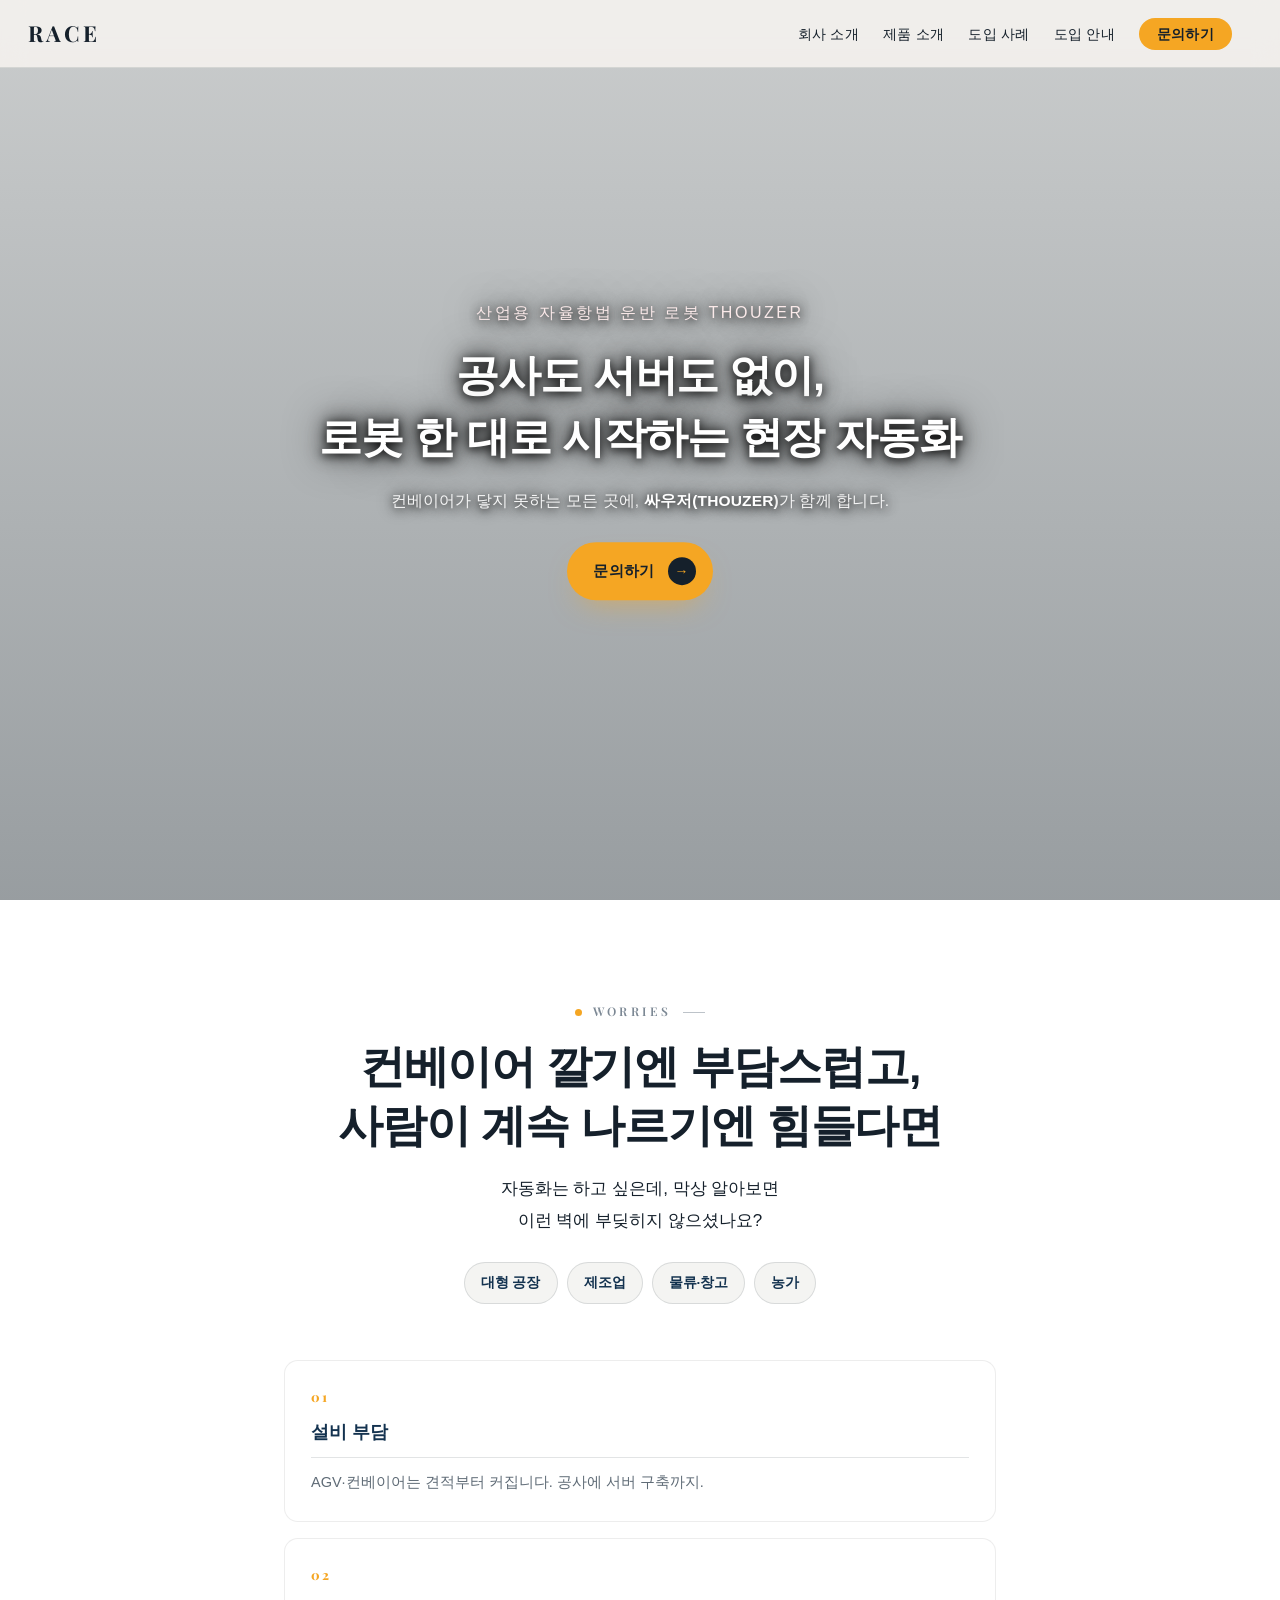
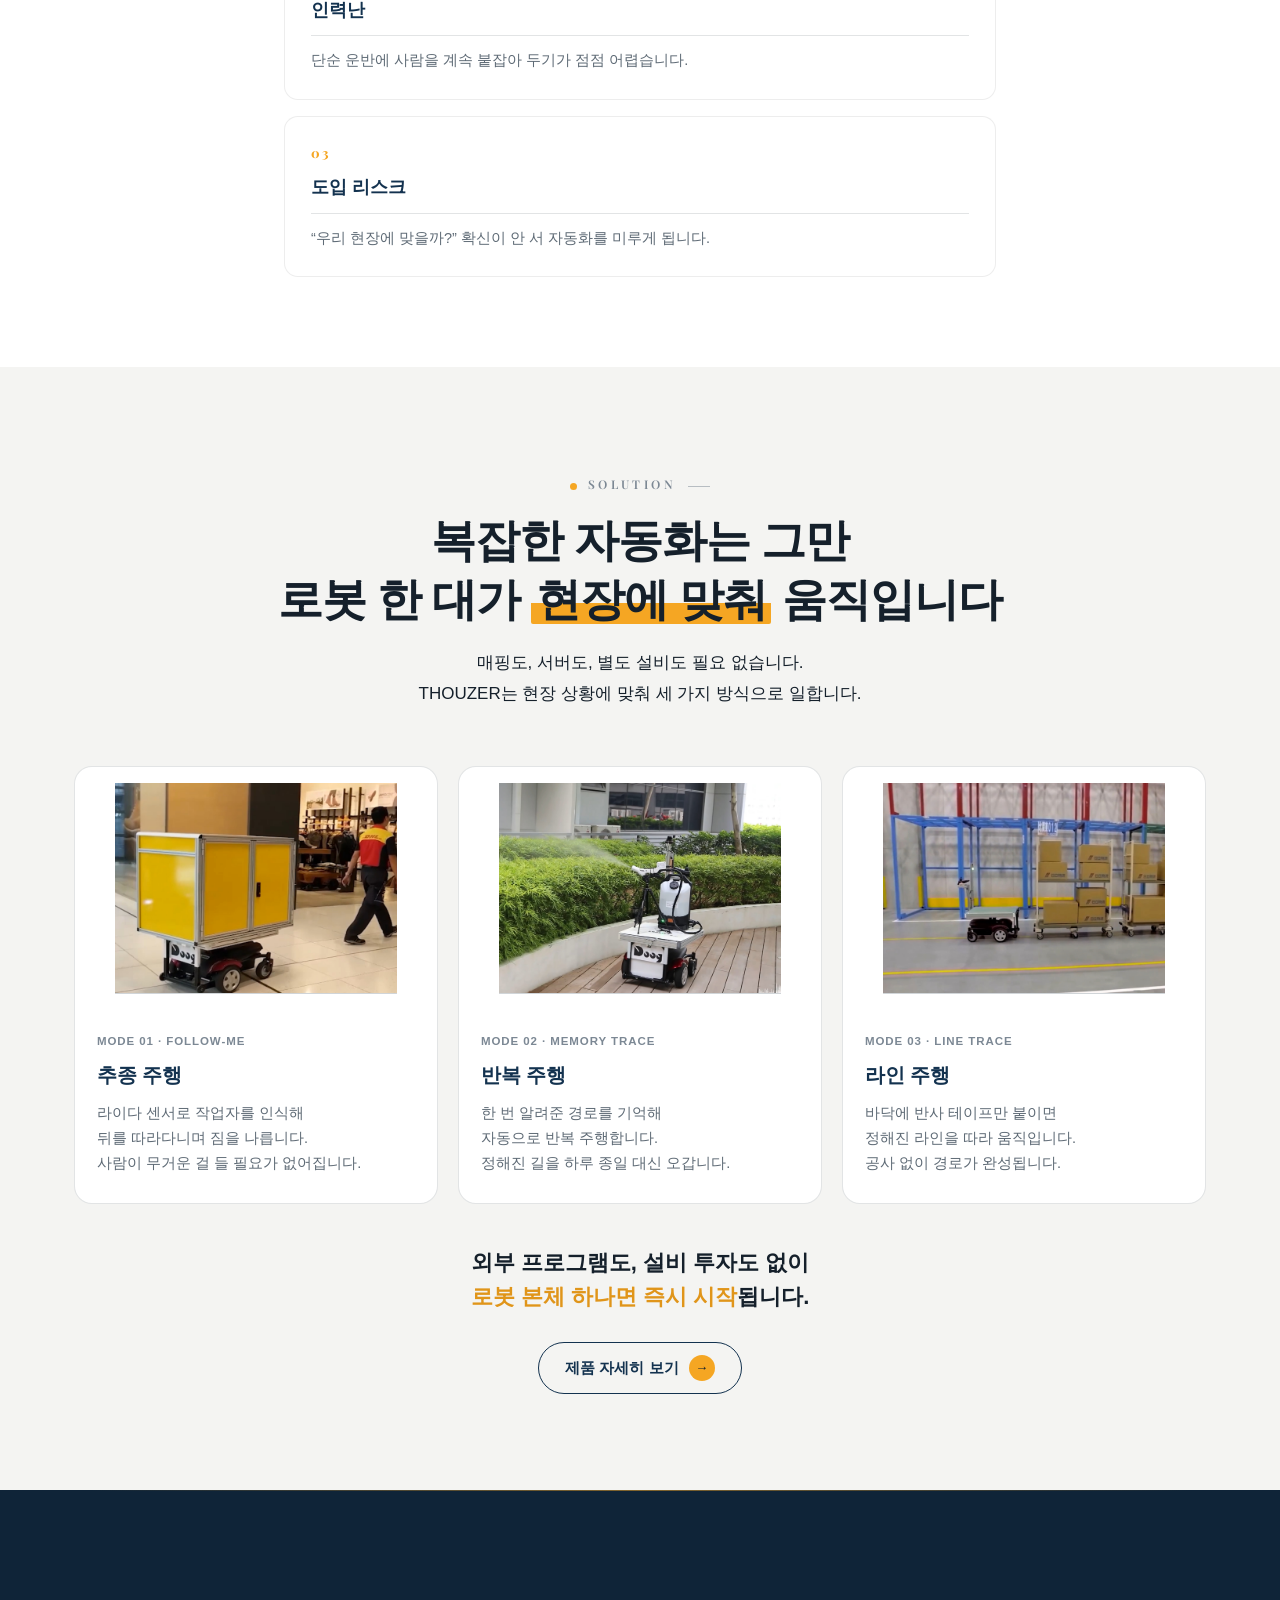
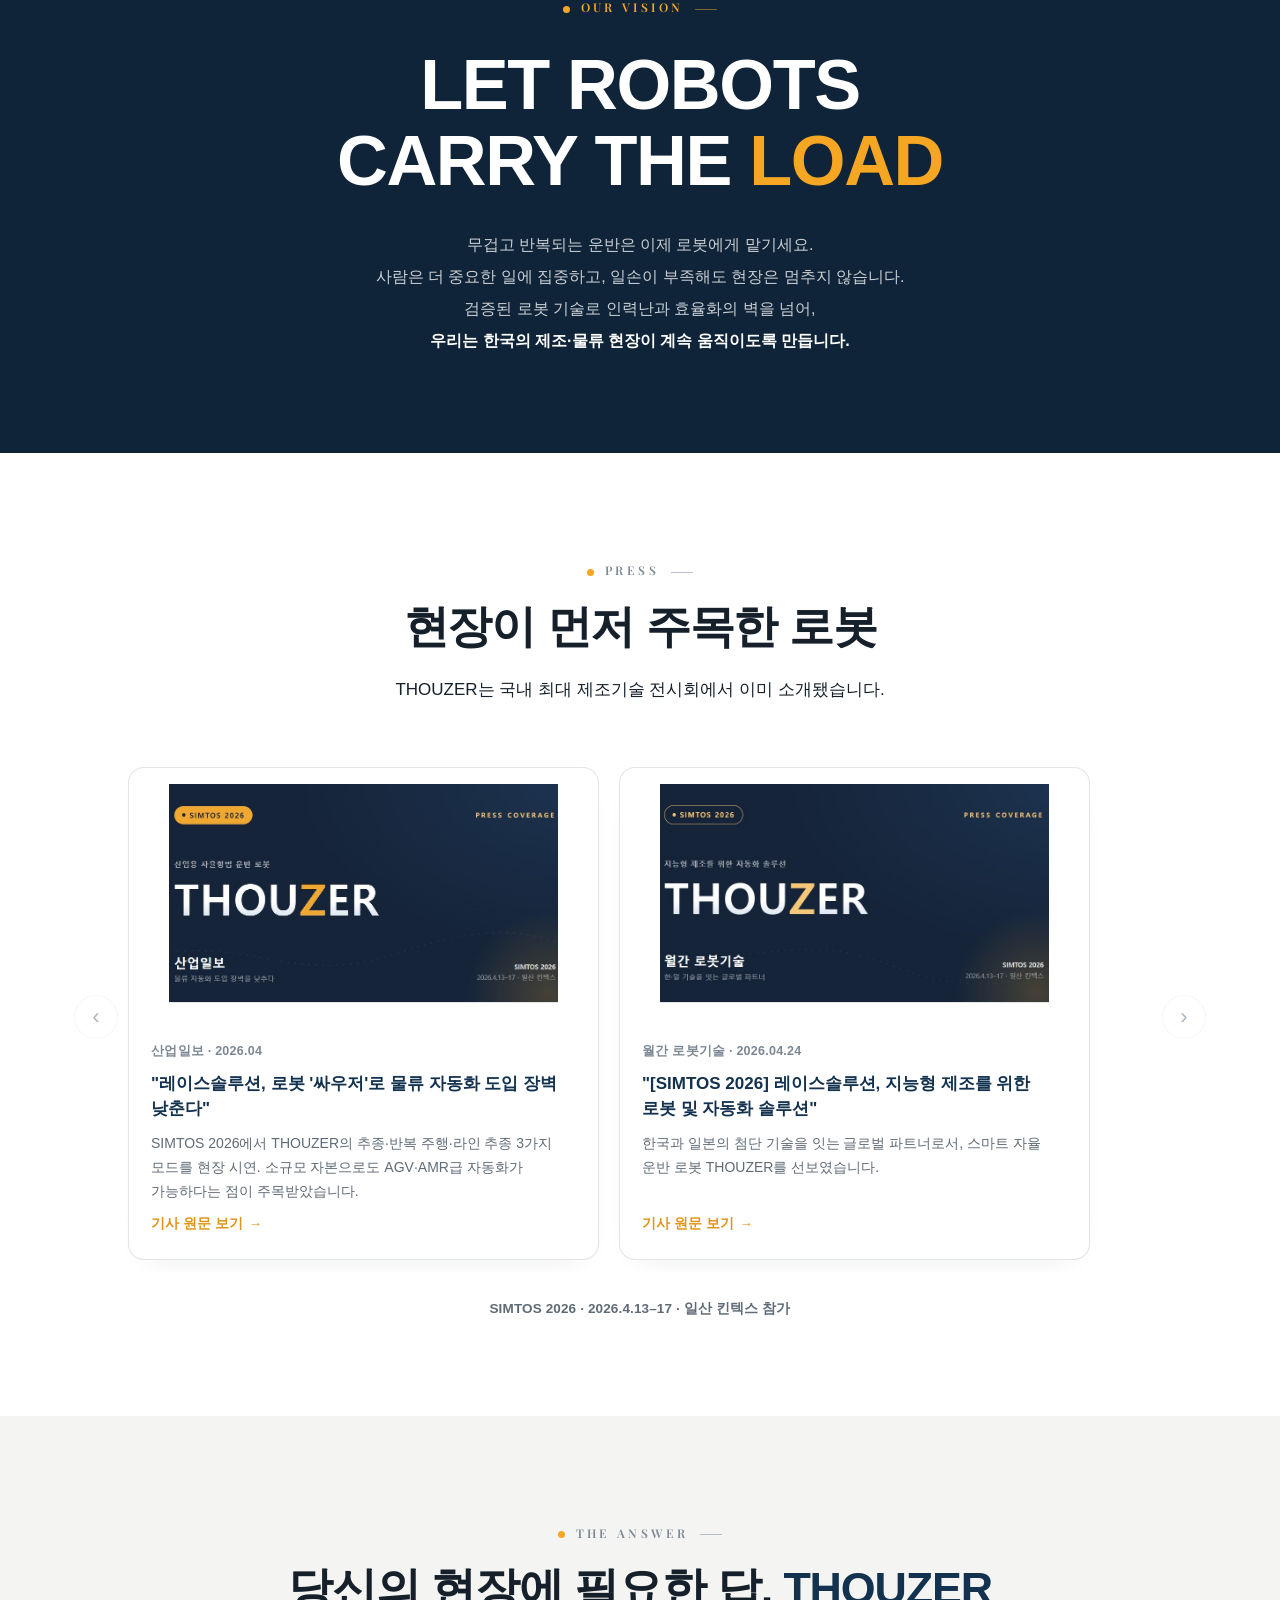
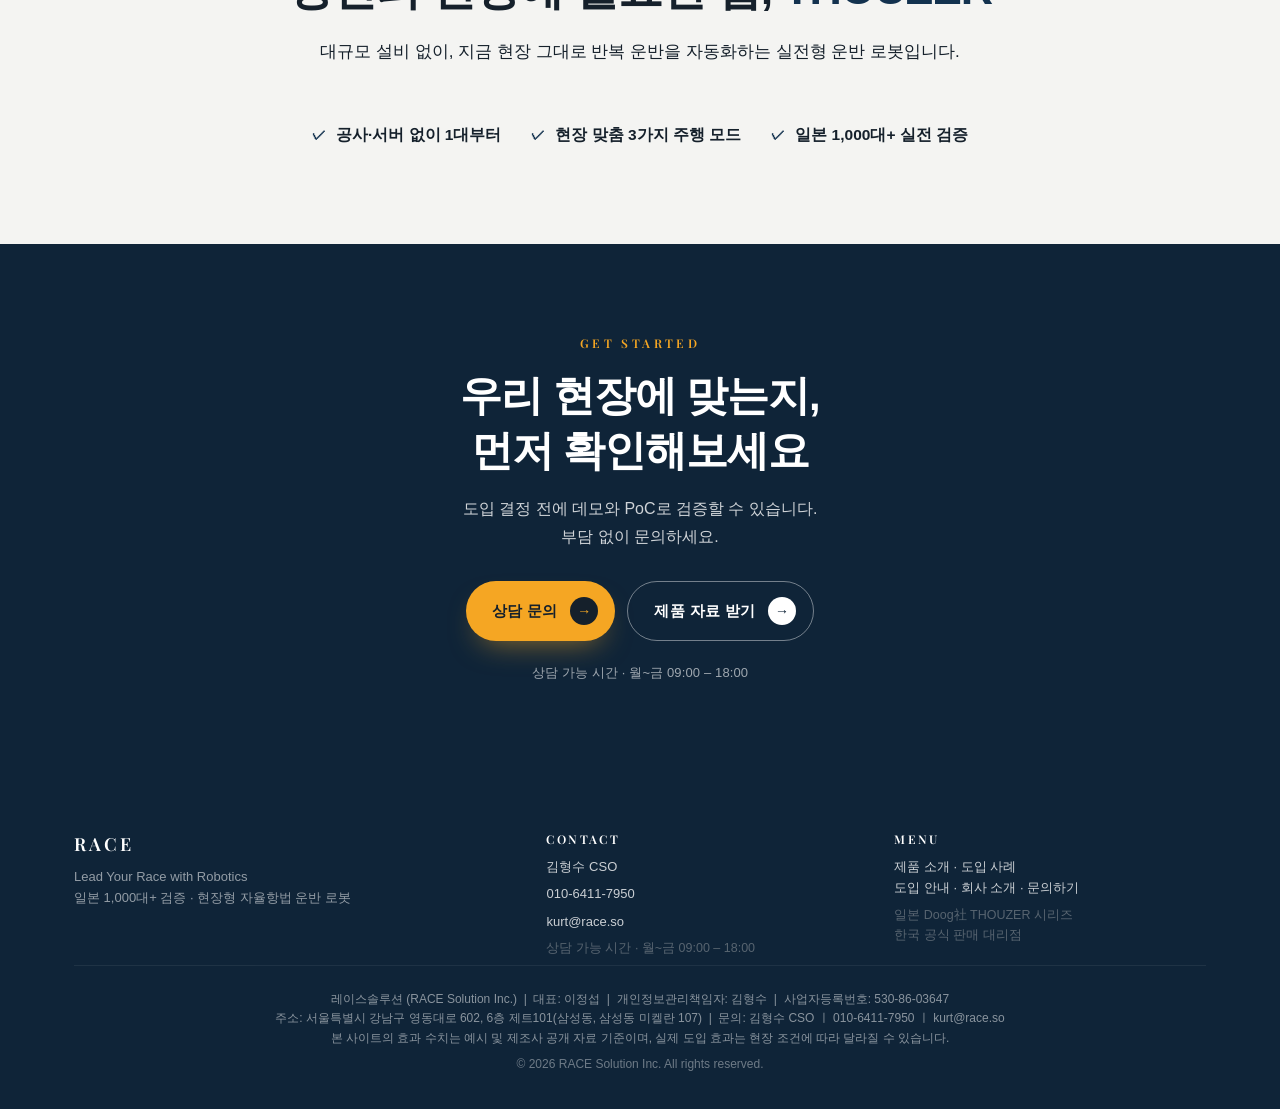
==== index.html @ 28250130 "재업로드" ====
<!DOCTYPE html>
<html lang="ko">
<head>
  <meta charset="UTF-8">
  <meta name="viewport" content="width=device-width, initial-scale=1.0, viewport-fit=cover">
  <title>THOUZER — 사람을 따라가는 현장형 운반 로봇 | RACE Solution</title>
  <meta name="description" content="공장 전체를 바꾸지 않아도, 사람이 매일 반복해서 걷고 옮기는 구간부터 자동화하세요. 일본 현장에서 1,000대 이상 배포된 검증된 자율항법 운반 로봇 THOUZER. 우리 현장에 맞는지 먼저 확인해보세요.">
  <meta property="og:title" content="사람이 계속 옮기는 그 일, 이제 로봇이 따라가게 하세요">
  <meta property="og:description" content="농가·제조업·물류 현장의 반복 운반 업무를 대규모 설비 없이 1대부터 자동화. 일본 1,000대+ 배포 실적. 우리 현장에 맞는지 무료 상담.">
  <meta property="og:type" content="website">

  <link rel="preconnect" href="https://fonts.googleapis.com">
  <link rel="preconnect" href="https://fonts.gstatic.com" crossorigin>
  <link rel="stylesheet" href="https://fonts.googleapis.com/css2?family=Playfair+Display:wght@400;500;600&family=Noto+Serif+KR:wght@400;500;600&family=Pretendard:wght@300;400;500;600;700;800&display=swap">

  <link rel="stylesheet" href="css/base.css?v=20260708a">
  <link rel="stylesheet" href="css/custom.css?v=20260709a">
</head>
<body class="has-v3 has-v7">

  <!-- Header -->
  <header class="v3-header">
    <a href="index.html" class="v3-logo">RACE</a>
    <nav class="v3-nav">
      <a href="company.html">회사 소개</a>
      <a href="product.html">제품 소개</a>
      <a href="cases.html">도입 사례</a>
      <a href="guide.html">도입 안내</a>
      <a href="contact.html" class="v3-nav-cta">문의하기</a>
    </nav>
  </header>

  <main>

    <!-- Hero -->
    <section class="v7-hero v3-hero">
      <div class="v7-hero-bg">
        <video id="v7-hero-video"
          src="image/hero/hero.mp4"
          autoplay muted loop playsinline preload="auto"
          controlslist="nodownload noplaybackrate" disablepictureinpicture
          oncontextmenu="return false"></video>
      </div>
      <div class="v7-hero-inner">
        <div class="v7-hero-panel">
          <p class="v7-hero-lead">산업용 자율항법 운반 로봇 THOUZER</p>
          <h1 class="v7-hero-headline">
            <span class="v7-hl-line">공사도 서버도 없이,</span>
            <span class="v7-hl-line">로봇 한 대로 시작하는 현장 자동화</span>
          </h1>
          <p class="v7-hero-subline">컨베이어가 닿지 못하는 모든 곳에, <strong>싸우저(THOUZER)</strong>가 함께 합니다.</p>
          <div class="v7-hero-cta-row">
            <a href="contact.html" class="v3-btn">문의하기 <span>→</span></a>
          </div>
        </div>
      </div>
    </section>

    <!-- 문제 공감 -->
    <section class="v5-worry">
      <div class="v3-container-narrow">
        <header class="v3-section-head">
          <p class="v3-eyebrow">WORRIES</p>
          <h2 class="v3-title worry-title">컨베이어 깔기엔 부담스럽고,<br>사람이 계속 나르기엔 힘들다면</h2>
          <p class="v3-lede">자동화는 하고 싶은데, 막상 알아보면<br>이런 벽에 부딪히지 않으셨나요?</p>
          <div class="case-fields worry-chips">
            <span>대형 공장</span><span>제조업</span><span>물류·창고</span><span>농가</span>
          </div>
        </header>
        <ul class="v5-worry-list">
          <li class="v5-worry-card">
            <span class="v5-worry-num">01</span>
            <p class="v5-worry-q">설비 부담</p>
            <p class="v5-worry-a">AGV·컨베이어는 견적부터 커집니다. 공사에 서버 구축까지.</p>
          </li>
          <li class="v5-worry-card">
            <span class="v5-worry-num">02</span>
            <p class="v5-worry-q">인력난</p>
            <p class="v5-worry-a">단순 운반에 사람을 계속 붙잡아 두기가 점점 어렵습니다.</p>
          </li>
          <li class="v5-worry-card">
            <span class="v5-worry-num">03</span>
            <p class="v5-worry-q">도입 리스크</p>
            <p class="v5-worry-a">“우리 현장에 맞을까?” 확신이 안 서 자동화를 미루게 됩니다.</p>
          </li>
        </ul>
      </div>
    </section>

    <!-- 제품 핵심 요약 (3가지 주행 모드) -->
    <section id="solution" class="v3-section features">
      <div class="v3-container">
        <header class="v3-section-head">
          <p class="v3-eyebrow">SOLUTION</p>
          <h2 class="v3-title">복잡한 자동화는 그만<br>로봇 한 대가 <strong>현장에 맞춰</strong> 움직입니다</h2>
          <p class="v3-lede">매핑도, 서버도, 별도 설비도 필요 없습니다.<br>THOUZER는 현장 상황에 맞춰 세 가지 방식으로 일합니다.</p>
        </header>

        <div class="mode-grid">
          <article class="mode-card">
            <figure class="mode-img"><img src="image/mode1.jpg" alt="자동추종(Follow-Me) 모드 — 작업자를 따라 운반하는 THOUZER" loading="lazy"></figure>
            <div class="mode-body">
              <span class="mode-en">Mode 01 · Follow-Me</span>
              <h3 class="mode-title">추종 주행</h3>
              <p class="mode-desc">라이다 센서로 작업자를 인식해<br>뒤를 따라다니며 짐을 나릅니다.<br>사람이 무거운 걸 들 필요가 없어집니다.</p>
            </div>
          </article>
          <article class="mode-card">
            <figure class="mode-img"><img src="image/mode2.jpg" alt="메모리트레이스(Memory Trace) 모드 — 경로를 기억해 반복 주행하는 THOUZER" loading="lazy"></figure>
            <div class="mode-body">
              <span class="mode-en">Mode 02 · Memory Trace</span>
              <h3 class="mode-title">반복 주행</h3>
              <p class="mode-desc">한 번 알려준 경로를 기억해<br>자동으로 반복 주행합니다.<br>정해진 길을 하루 종일 대신 오갑니다.</p>
            </div>
          </article>
          <article class="mode-card">
            <figure class="mode-img"><img src="image/mode3.jpg" alt="라인트레이스(Line Trace) 모드 — 바닥 라인을 따라 주행하는 THOUZER" loading="lazy"></figure>
            <div class="mode-body">
              <span class="mode-en">Mode 03 · Line Trace</span>
              <h3 class="mode-title">라인 주행</h3>
              <p class="mode-desc">바닥에 반사 테이프만 붙이면<br>정해진 라인을 따라 움직입니다.<br>공사 없이 경로가 완성됩니다.</p>
            </div>
          </article>
        </div>

        <p class="mode-close">외부 프로그램도, 설비 투자도 없이<br><strong>로봇 본체 하나면 즉시 시작</strong>됩니다.</p>
        <div class="home-more"><a href="product.html" class="more-link">제품 자세히 보기 <span>→</span></a></div>
      </div>
    </section>

    <!-- OUR VISION -->
    <section id="vision-home" class="v3-section vision-home">
      <div class="v3-container-narrow">
        <header class="v3-section-head">
          <p class="v3-eyebrow">OUR VISION</p>
          <h2 class="vision-en">LET ROBOTS<br>CARRY THE <span>LOAD</span></h2>
        </header>
        <p class="vision-copy">무겁고 반복되는 운반은 이제 로봇에게 맡기세요.<br>사람은 더 중요한 일에 집중하고, 일손이 부족해도 현장은 멈추지 않습니다.<br>검증된 로봇 기술로 인력난과 효율화의 벽을 넘어,<br><strong>우리는 한국의 제조·물류 현장이 계속 움직이도록 만듭니다.</strong></p>
      </div>
    </section>

    <!-- PRESS -->
    <section id="press" class="v3-section press">
      <div class="v3-container">
        <header class="v3-section-head">
          <p class="v3-eyebrow">PRESS</p>
          <h2 class="v3-title">현장이 먼저 주목한 로봇</h2>
          <p class="v3-lede">THOUZER는 국내 최대 제조기술 전시회에서 이미 소개됐습니다.</p>
        </header>

        <div class="press-slider">
          <button type="button" class="press-arrow press-prev" aria-label="이전 기사">‹</button>
          <div class="press-track">
            <article class="press-card">
              <a href="https://kidd.co.kr/news/245705" target="_blank" rel="noopener" class="press-card-link">
                <figure class="press-thumb"><img src="image/press/press1.jpg" alt="산업일보 기사 — THOUZER SIMTOS 2026 현장 시연"></figure>
                <div class="press-body">
                  <p class="press-meta">산업일보 · 2026.04</p>
                  <h3 class="press-title">"레이스솔루션, 로봇 '싸우저'로 물류 자동화 도입 장벽 낮춘다"</h3>
                  <p class="press-excerpt">SIMTOS 2026에서 THOUZER의 추종·반복 주행·라인 추종 3가지 모드를 현장 시연. 소규모 자본으로도 AGV·AMR급 자동화가 가능하다는 점이 주목받았습니다.</p>
                  <span class="press-more">기사 원문 보기 <em>→</em></span>
                </div>
              </a>
            </article>
            <article class="press-card">
              <a href="https://robotzine.co.kr/detail/277845" target="_blank" rel="noopener" class="press-card-link">
                <figure class="press-thumb"><img src="image/press/press2.jpg" alt="월간 로봇기술 기사 — THOUZER SIMTOS 2026 부스"></figure>
                <div class="press-body">
                  <p class="press-meta">월간 로봇기술 · 2026.04.24</p>
                  <h3 class="press-title">"[SIMTOS 2026] 레이스솔루션, 지능형 제조를 위한 로봇 및 자동화 솔루션"</h3>
                  <p class="press-excerpt">한국과 일본의 첨단 기술을 잇는 글로벌 파트너로서, 스마트 자율 운반 로봇 THOUZER를 선보였습니다.</p>
                  <span class="press-more">기사 원문 보기 <em>→</em></span>
                </div>
              </a>
            </article>
          </div>
          <button type="button" class="press-arrow press-next" aria-label="다음 기사">›</button>
        </div>

        <p class="press-note">SIMTOS 2026 · 2026.4.13–17 · 일산 킨텍스 참가</p>
      </div>
    </section>

    <!-- Why RACE 요약 -->
    <section class="v3-section whyrace">
      <div class="v3-container">
        <header class="v3-section-head">
          <p class="v3-eyebrow">THE ANSWER</p>
          <h2 class="v3-title">당신의 현장에 필요한 답, <strong>THOUZER</strong></h2>
          <p class="v3-lede">대규모 설비 없이, 지금 현장 그대로 반복 운반을 자동화하는 실전형 운반 로봇입니다.</p>
        </header>
        <ul class="why-points">
          <li>공사·서버 없이 1대부터</li>
          <li>현장 맞춤 3가지 주행 모드</li>
          <li>일본 1,000대+ 실전 검증</li>
        </ul>
      </div>
    </section>

    <!-- 최종 CTA 밴드 -->
    <section id="cta-band" class="cta-band">
      <div class="v3-container-narrow">
        <p class="cta-band-eyebrow">GET STARTED</p>
        <h2 class="cta-band-title">우리 현장에 맞는지,<br>먼저 확인해보세요</h2>
        <p class="cta-band-desc">도입 결정 전에 데모와 PoC로 검증할 수 있습니다.<br>부담 없이 문의하세요.</p>
        <div class="cta-band-btns">
          <a href="contact.html" class="v3-btn">상담 문의 <span>→</span></a>
          <a href="contact.html" class="v3-btn cta-ghost">제품 자료 받기 <span>→</span></a>
        </div>
        <p class="cta-hours">상담 가능 시간 · 월~금 09:00 – 18:00</p>
      </div>
    </section>

  </main>

  <!-- Sticky Mobile CTA -->
  <a href="contact.html" class="v3-sticky-cta">
    <span>우리 현장에 맞는지 확인하기</span>
    <svg width="14" height="14" viewBox="0 0 20 20" fill="none" stroke="currentColor" stroke-width="2" stroke-linecap="round" stroke-linejoin="round"><path d="M4 10h12M11 5l5 5-5 5"/></svg>
  </a>

  <!-- Footer -->
  <footer class="v3-footer">
    <div class="v3-container">
      <div class="v3-footer-grid">
        <div>
          <p class="v3-footer-logo">RACE</p>
          <p class="v3-footer-tag">Lead Your Race with Robotics<br>일본 1,000대+ 검증 · 현장형 자율항법 운반 로봇</p>
        </div>
        <div>
          <p class="v3-footer-heading">Contact</p>
          <p>김형수 CSO</p>
          <p><a href="tel:010-6411-7950">010-6411-7950</a></p>
          <p><a href="mailto:kurt@race.so">kurt@race.so</a></p>
          <p class="v3-footer-hours">상담 가능 시간 · 월~금 09:00 – 18:00</p>
        </div>
        <div>
          <p class="v3-footer-heading">Menu</p>
          <p><a href="product.html">제품 소개</a> · <a href="cases.html">도입 사례</a><br><a href="guide.html">도입 안내</a> · <a href="company.html">회사 소개</a> · <a href="contact.html">문의하기</a></p>
          <p class="v3-footer-partner">일본 Doog社 THOUZER 시리즈<br>한국 공식 판매 대리점</p>
        </div>
      </div>
      <p class="v3-footer-biz">레이스솔루션 (RACE Solution Inc.) &nbsp;|&nbsp; 대표: 이정섭 &nbsp;|&nbsp; 개인정보관리책임자: 김형수 &nbsp;|&nbsp; 사업자등록번호: 530-86-03647<br>주소: 서울특별시 강남구 영동대로 602, 6층 제트101(삼성동, 삼성동 미켈란 107) &nbsp;|&nbsp; 문의: 김형수 CSO ㅣ 010-6411-7950 ㅣ kurt@race.so<br>본 사이트의 효과 수치는 예시 및 제조사 공개 자료 기준이며, 실제 도입 효과는 현장 조건에 따라 달라질 수 있습니다.</p>
      <p class="v3-footer-copy">&copy; 2026 RACE Solution Inc. All rights reserved.</p>
    </div>
  </footer>

  <script src="js/config.js"></script>
  <script src="js/interactions.js"></script>
  <script>
  /* PRESS 슬라이더 — 좌우 화살표로 카드 이동 */
  (() => {
    const slider = document.querySelector('.press-slider');
    if (!slider) return;
    const track = slider.querySelector('.press-track');
    const prev = slider.querySelector('.press-prev');
    const next = slider.querySelector('.press-next');
    const step = () => (track.querySelector('.press-card')?.offsetWidth || 320) + 20;
    prev && prev.addEventListener('click', () => track.scrollBy({ left: -step(), behavior: 'smooth' }));
    next && next.addEventListener('click', () => track.scrollBy({ left: step(), behavior: 'smooth' }));
    const sync = () => {
      const max = track.scrollWidth - track.clientWidth - 2;
      if (prev) prev.style.opacity = track.scrollLeft <= 2 ? '.35' : '1';
      if (next) next.style.opacity = track.scrollLeft >= max ? '.35' : '1';
    };
    track.addEventListener('scroll', sync); window.addEventListener('resize', sync); sync();
  })();
  </script>
</body>
</html>
---- css/base.css ----
/* ============================================================
   base.css — 랜딩 디자인 시스템 (실제 v7 라이브 CSS 결합본)
   로드 순서대로 합침: landing-v2 → landing-v3 → landing-v5 → landing-v7
   --------------------------------------------------------------
   ★ 톤 바꾸기: 아래 :root 변수만 교체하면 전체 색이 바뀐다.
     - 메인 디자인 토큰(v3):  --v3-accent(포인트) / --v3-bg(배경) / --v3-text(글자)
     - 폼 디자인 토큰(v2):    --color-accent / --color-bg / --color-text
       (단계형 폼 step-form.html 은 v2 토큰을 쓰므로 폼 색도 바꾸려면 여기 수정)
   ★ 폰트: Playfair Display(영문 라벨) / Noto Serif KR(제목) / Pretendard(본문)
   ★ body 에 class="has-v3 has-v7" 를 줘야 v7 오버라이드가 적용된다.
   ============================================================ */


/* ===== landing-v2.css ===== */
/* ============================================================
   ROI STUDIO Landing v2
   디자인 토큰: 아이보리 + 샴페인골드 / Playfair + Pretendard
   ============================================================ */

.br-mobile { display: none; }
@media (max-width: 768px) {
  .br-mobile { display: inline; }
}

:root {
  --color-bg:        #faf8f5;
  --color-bg-alt:    #ffffff;
  --color-text:      #1a1a1a;
  --color-text-sub:  #707070;
  --color-accent:    #b8936a;
  --color-line:      #e5e0d8;

  --font-heading: 'Playfair Display', 'Noto Serif KR', serif;
  --font-body:    'Pretendard', -apple-system, BlinkMacSystemFont, 'Segoe UI', sans-serif;
  --ls-caps:      0.15em;

  --space-section: clamp(4rem, 10vw, 8rem);
  --space-block:   clamp(2rem, 5vw, 4rem);
  --container-max: 1280px;
}

/* Reset ------------------------------------------------------ */
*, *::before, *::after { box-sizing: border-box; }
html { -webkit-text-size-adjust: 100%; scroll-behavior: smooth; }
body {
  margin: 0;
  font-family: var(--font-body);
  font-weight: 400;
  font-size: 16px;
  line-height: 1.7;
  color: var(--color-text);
  background: var(--color-bg);
  -webkit-font-smoothing: antialiased;
  -moz-osx-font-smoothing: grayscale;
}
img { max-width: 100%; display: block; }
a { color: inherit; text-decoration: none; }
button { font-family: inherit; cursor: pointer; }
fieldset { border: 0; padding: 0; margin: 0; }
legend { padding: 0; }
[hidden] { display: none !important; }

/* Layout ----------------------------------------------------- */
.v2-container {
  width: 100%;
  max-width: var(--container-max);
  margin: 0 auto;
  padding: 0 24px;
}
.v2-container-narrow {
  width: 100%;
  max-width: 720px;
  margin: 0 auto;
  padding: 0 24px;
}

/* Header ----------------------------------------------------- */
.v2-header {
  position: sticky;
  top: 0;
  z-index: 50;
  background: rgba(250, 248, 245, 0.92);
  backdrop-filter: blur(12px);
  -webkit-backdrop-filter: blur(12px);
  border-bottom: 1px solid var(--color-line);
}
.v2-header .v2-container {
  display: flex;
  align-items: center;
  justify-content: space-between;
  padding-top: 18px;
  padding-bottom: 18px;
}
.v2-logo {
  display: inline-flex;
  align-items: center;
  color: var(--color-text);
}
.v2-logo img {
  height: 40px;
  width: auto;
  display: block;
}
@media (max-width: 768px) {
  .v2-logo img { height: 30px; }
}
.v2-header-cta {
  display: inline-flex;
  align-items: center;
  font-size: 14px;
  font-weight: 500;
  color: var(--color-text);
  border-bottom: 1px solid var(--color-text);
  padding-bottom: 2px;
  transition: color 0.2s, border-color 0.2s;
}
.v2-header-cta:hover {
  color: var(--color-accent);
  border-color: var(--color-accent);
}
@media (max-width: 640px) {
  .v2-header-cta { font-size: 13px; }
}

/* Buttons ---------------------------------------------------- */
.v2-btn {
  display: inline-flex;
  align-items: center;
  justify-content: center;
  font-family: var(--font-body);
  font-size: 15px;
  font-weight: 500;
  padding: 14px 32px;
  border-radius: 0;
  border: 1px solid transparent;
  cursor: pointer;
  transition: background 0.2s, color 0.2s, border-color 0.2s;
  letter-spacing: 0.02em;
}
.v2-btn-primary {
  background: #fff5f3;
  color: #1a1a1a;
  border: 1px solid #d4a5a5;
  border-radius: 999px;
  padding: 14px 36px;
  letter-spacing: 0.02em;
  transition: background 0.2s ease, color 0.2s ease, border-color 0.2s ease;
}
.v2-btn-primary:hover {
  background: #d4a5a5;
  color: #fff;
  border-color: #d4a5a5;
}
.v2-btn-outline {
  background: transparent;
  color: var(--color-text);
  border-color: var(--color-text);
}
.v2-btn-outline:hover {
  background: var(--color-text);
  color: var(--color-bg-alt);
}

/* Section common --------------------------------------------- */
.v2-section { padding: var(--space-section) 0; }
.v2-section + .v2-section { border-top: 1px solid var(--color-line); }
.v2-section-head { margin-bottom: var(--space-block); }
.v2-section-head-center { text-align: center; }
.v2-section-title {
  font-family: var(--font-heading);
  font-size: clamp(1.75rem, 4vw, 2.75rem);
  font-weight: 500;
  line-height: 1.35;
  margin: 0 0 24px;
  letter-spacing: -0.01em;
  color: var(--color-text);
}
.v2-section-lede {
  font-size: 16px;
  line-height: 1.85;
  color: var(--color-text-sub);
  margin: 0 0 16px;
}
.v2-section-lede:last-child { margin-bottom: 0; }

/* Hero ------------------------------------------------------- */
.v2-hero {
  position: relative;
  height: 100vh;
  height: 100svh;
  min-height: 640px;
  max-height: 1000px;
  overflow: hidden;
}
.v2-hero-image { position: absolute; inset: 0; }
.v2-hero-image img {
  width: 100%;
  height: 100%;
  object-fit: cover;
  object-position: center 30%;
  filter: none;
}
.v2-hero-image::after {
  content: '';
  position: absolute;
  inset: 0;
  background: linear-gradient(to bottom, rgba(0, 0, 0, 0) 35%, rgba(0, 0, 0, 0.35) 60%, rgba(0, 0, 0, 0.65) 80%, rgba(0, 0, 0, 0.88) 100%);
  pointer-events: none;
}
.v2-hero-content {
  position: absolute;
  inset: 0;
  display: flex;
  align-items: flex-end;
  padding-bottom: clamp(60px, 10vh, 100px);
  z-index: 1;
}
.v2-hero-content .v2-container-narrow {
  text-align: center;
}
.v2-hero-headline .hero-mobile { display: none; }
.v2-hero-headline .hero-pc { display: inline; }
@media (max-width: 768px) {
  .v2-hero-headline .hero-mobile { display: inline; }
  .v2-hero-headline .hero-pc { display: none; }
}
.v2-hero-headline {
  font-family: var(--font-heading);
  font-size: clamp(1.75rem, 4.5vw, 3rem);
  font-weight: 500;
  line-height: 1.4;
  color: #fff;
  margin: 0 0 20px;
  letter-spacing: -0.01em;
  text-shadow: 0 2px 28px rgba(0,0,0,0.55), 0 1px 4px rgba(0,0,0,0.35);
}
.v2-hero-sub {
  font-size: 17px;
  line-height: 1.85;
  color: rgba(255,255,255,0.95);
  margin: 0 0 36px;
  text-shadow: 0 2px 20px rgba(0,0,0,0.55), 0 1px 4px rgba(0,0,0,0.35);
}
.v2-hero-line { display: block; white-space: nowrap; }
@media (max-width: 768px) {
  .v2-hero-headline { font-size: clamp(1.2rem, 5.6vw, 1.8rem); line-height: 1.5; }
  .v2-hero-sub { font-size: 14.5px; line-height: 1.75; }
}
.v2-hero .v2-btn-primary {
  background: #fff5f3;
  color: #1a1a1a;
  border-color: rgba(255, 255, 255, 0.7);
}
.v2-hero .v2-btn-primary:hover {
  background: #d4a5a5;
  color: #fff;
  border-color: #d4a5a5;
}
.v2-hero-cta-btn {
  font-size: 13.5px;
  padding: 10px 24px;
}

/* PC: 좌하단 코너 배치 (Jacquemus / Burberry 스타일) ---- */
@media (min-width: 769px) {
  .v2-hero-image img { object-position: center 22%; }
  .v2-hero-content {
    justify-content: flex-start;
    padding-bottom: clamp(44px, 6vh, 72px);
  }
  .v2-hero-content .v2-container-narrow {
    text-align: left;
    max-width: 580px;
    margin: 0;
    padding-left: clamp(40px, 6vw, 80px);
    padding-right: 24px;
  }
  .v2-hero-headline {
    font-size: clamp(2.2rem, 3.7vw, 2.95rem);
    line-height: 1.4;
  }
}

/* Mood Intro ------------------------------------------------- */
.v2-mood-grid {
  display: grid;
  grid-template-columns: repeat(3, 1fr);
  gap: 12px;
}
.v2-mood-tile { margin: 0; }
.v2-mood-tile img {
  width: 100%;
  aspect-ratio: 3 / 4;
  object-fit: cover;
}
@media (max-width: 640px) {
  .v2-mood-grid { grid-template-columns: repeat(2, 1fr); gap: 8px; }
}

/* Empathy ---------------------------------------------------- */
.v2-empathy-grid {
  display: grid;
  grid-template-columns: 1fr 1fr;
  gap: 64px;
  align-items: stretch;
  margin-bottom: 64px;
}
.v2-empathy-photo {
  margin: 0;
  position: relative;
  overflow: hidden;
  border-radius: 4px;
  min-height: 0;
}
.v2-empathy-photo img {
  position: absolute;
  inset: 0;
  width: 100%;
  height: 100%;
  object-fit: cover;
  display: block;
}
.v2-empathy-bubbles {
  display: flex;
  flex-direction: column;
  gap: 20px;
}
.v2-empathy-bubble {
  position: relative;
  background: #f5f1ea;
  padding: 22px 28px;
  border-radius: 18px;
  font-size: 16px;
  line-height: 1.7;
  color: var(--color-text);
  align-self: flex-start;
  max-width: 92%;
  opacity: 0;
  transform: translateY(12px);
  transition: opacity 0.6s ease, transform 0.6s ease;
}
.v2-empathy-bubble.is-visible {
  opacity: 1;
  transform: translateY(0);
}
.v2-empathy-bubble p { margin: 0; }
.v2-highlight {
  position: relative;
  background: none;
  color: inherit;
  font-weight: 500;
  display: inline-block;
}
.v2-highlight::after {
  content: '';
  position: absolute;
  left: 0;
  bottom: -2px;
  width: 0;
  height: 2px;
  background: #d4a5a5;
  border-radius: 2px;
  transition: width 0.9s cubic-bezier(0.22, 1, 0.36, 1) 0.25s;
}
.v2-empathy-bubble.is-visible .v2-highlight::after,
.v2-mood-intro.is-visible .v2-highlight::after {
  width: 100%;
}
.v2-mood-intro .v2-highlight:nth-of-type(1)::after { transition-delay: 0.2s; }
.v2-mood-intro .v2-highlight:nth-of-type(2)::after { transition-delay: 0.5s; }
.v2-mood-intro .v2-highlight:nth-of-type(3)::after { transition-delay: 0.8s; }
.v2-empathy-bubble::before {
  content: '';
  position: absolute;
  left: -10px;
  top: 26px;
  width: 0;
  height: 0;
  border-style: solid;
  border-width: 8px 12px 8px 0;
  border-color: transparent #f5f1ea transparent transparent;
}
.v2-empathy-bubble.is-right {
  align-self: flex-end;
}
.v2-empathy-bubble.is-right::before {
  left: auto;
  right: -10px;
  border-width: 8px 0 8px 12px;
  border-color: transparent transparent transparent #f5f1ea;
}
.v2-empathy-lede {
  margin: 64px auto 8px;
  text-align: center;
  opacity: 0;
  transform: translateY(12px);
  transition: opacity 0.6s ease, transform 0.6s ease;
}
.v2-empathy-lede.is-visible {
  opacity: 1;
  transform: translateY(0);
}
.v2-empathy-conclusion {
  margin: 8px auto 0;
  font-family: inherit;
  font-size: 16px;
  line-height: 1.85;
  color: var(--color-text-sub);
  text-align: center;
  opacity: 0;
  transform: translateY(12px);
  transition: opacity 0.6s ease, transform 0.6s ease;
}
.v2-empathy-conclusion.is-visible {
  opacity: 1;
  transform: translateY(0);
}
.v2-empathy-conclusion strong { font-weight: 600; }
@media (max-width: 768px) {
  .v2-empathy-grid {
    grid-template-columns: 1fr;
    gap: 32px;
  }
  .v2-empathy-photo { order: 2; position: static; overflow: visible; }
  .v2-empathy-photo img { position: static; aspect-ratio: 3 / 4; height: auto; }
  .v2-empathy-bubbles { order: 1; }
  .v2-empathy-bubble { max-width: 85%; }
}
.v2-empathy-note {
  margin-top: 80px;
  text-align: center;
  font-family: var(--font-heading);
  font-size: clamp(1.125rem, 2.5vw, 1.5rem);
  font-weight: 500;
  line-height: 1.5;
  color: var(--color-accent);
}
.v2-empathy-note strong {
  font-weight: 600;
}

/* Portfolio (6 moods) --------------------------------------- */
.v2-mood-block { margin-top: var(--space-block); }
.v2-mood-block:first-of-type { margin-top: var(--space-block); }
.v2-mood-head { text-align: center; margin-bottom: 32px; }
.v2-mood-label {
  display: inline-block;
  font-family: var(--font-heading);
  font-size: 14px;
  font-weight: 600;
  letter-spacing: 0.22em;
  color: var(--color-accent);
  margin: 0 0 14px;
  padding: 6px 16px;
  text-transform: uppercase;
  border: 1px solid rgba(184, 147, 106, 0.4);
  border-radius: 999px;
  background: rgba(184, 147, 106, 0.06);
}
.v2-mood-title {
  font-family: var(--font-heading);
  font-size: clamp(1.25rem, 2.5vw, 1.625rem);
  font-weight: 500;
  margin: 0;
  color: var(--color-text);
}
.v2-mood-slider {
  position: relative;
}
.v2-mood-photos {
  display: flex;
  gap: 16px;
  overflow-x: auto;
  scroll-snap-type: x mandatory;
  scrollbar-width: none;
  -ms-overflow-style: none;
  -webkit-overflow-scrolling: touch;
  touch-action: pan-x pan-y;
  cursor: grab;
  user-select: none;
}
.v2-mood-photos.is-grabbing {
  cursor: grabbing;
  scroll-snap-type: none;
}
.v2-mood-photos figure { cursor: zoom-in; }
.v2-mood-photos.is-grabbing figure { cursor: grabbing; }
.v2-mood-photos img { -webkit-user-drag: none; user-drag: none; pointer-events: none; }

/* Lightbox */
.v2-lightbox {
  position: fixed;
  inset: 0;
  z-index: 9999;
  background: rgba(0, 0, 0, 0.92);
  display: flex;
  align-items: center;
  justify-content: center;
  padding: 40px;
  cursor: zoom-out;
  animation: v2LbFade 0.2s ease;
}
.v2-lightbox img {
  max-width: 100%;
  max-height: 100%;
  object-fit: contain;
  user-select: none;
  -webkit-user-drag: none;
}
.v2-lightbox-close {
  position: absolute;
  top: 24px;
  right: 24px;
  width: 44px;
  height: 44px;
  background: transparent;
  border: 1px solid rgba(255, 255, 255, 0.4);
  color: #fff;
  font-size: 22px;
  line-height: 1;
  border-radius: 50%;
  cursor: pointer;
  transition: background 0.2s;
}
.v2-lightbox-close:hover { background: rgba(255, 255, 255, 0.12); }
@keyframes v2LbFade {
  from { opacity: 0; }
  to { opacity: 1; }
}
.v2-mood-photos::-webkit-scrollbar { display: none; }
.v2-mood-photos figure {
  margin: 0;
  flex: 0 0 calc((100% - 32px) / 3);
  scroll-snap-align: start;
  position: relative;
  aspect-ratio: 3 / 4;
  overflow: hidden;
  background: #f5f1ea;
}
.v2-mood-photos figure::before {
  content: '';
  position: absolute;
  inset: 0;
  background-image: var(--bg-img);
  background-size: cover;
  background-position: center;
  filter: blur(28px) brightness(0.95);
  transform: scale(1.2);
  z-index: 0;
  opacity: 0;
  transition: opacity 0.2s;
}
.v2-mood-photos figure.is-landscape::before { opacity: 1; }
.v2-mood-photos img {
  position: relative;
  z-index: 1;
  width: 100%;
  height: 100%;
  object-fit: cover;
  display: block;
}
.v2-mood-photos figure.is-landscape img {
  object-fit: contain;
}
.v2-mood-arrow {
  position: absolute;
  top: 50%;
  transform: translateY(-50%);
  z-index: 2;
  width: 44px;
  height: 44px;
  border: none;
  border-radius: 50%;
  background: rgba(255, 255, 255, 0.92);
  color: #333;
  font-size: 22px;
  font-family: 'Playfair Display', serif;
  line-height: 1;
  cursor: pointer;
  display: flex;
  align-items: center;
  justify-content: center;
  box-shadow: 0 2px 12px rgba(0, 0, 0, 0.12);
  transition: background 0.2s, opacity 0.2s;
}
.v2-mood-arrow:hover { background: #fff; }
.v2-mood-arrow-prev { left: -22px; }
.v2-mood-arrow-next { right: -22px; }
.v2-mood-arrow.is-disabled {
  opacity: 0;
  pointer-events: none;
}
@media (max-width: 768px) {
  .v2-mood-photos { gap: 12px; overscroll-behavior-x: contain; }
  .v2-mood-photos figure { flex: 0 0 100%; scroll-snap-stop: always; }
  .v2-mood-arrow { display: none; }
  .v2-mood-title { font-size: 1.05rem; line-height: 1.45; }
}
.v2-mood-footer {
  text-align: center;
  margin-top: 64px;
  font-family: var(--font-heading);
  font-size: clamp(1rem, 2vw, 1.25rem);
  line-height: 1.7;
  color: var(--color-text);
}

/* Method ----------------------------------------------------- */
.v2-method-list {
  list-style: none;
  margin: 0;
  padding: 0;
  display: grid;
  grid-template-columns: repeat(3, 1fr);
  gap: 48px;
}
.v2-method-declaration {
  text-align: center;
  font-family: var(--font-heading);
  font-size: clamp(1.125rem, 2.5vw, 1.5rem);
  font-weight: 500;
  line-height: 1.65;
  color: var(--color-accent);
  margin: 0 0 32px;
}
.v2-method-detail {
  text-align: center;
  font-size: 15px;
  line-height: 2;
  color: var(--color-text-sub);
  margin: 0 0 16px;
}

/* Distinction (로이만의 차별점) ------------------------------ */
.v2-distinction {
  background: var(--color-bg-alt);
}
.v2-distinction-eyebrow {
  font-family: var(--font-heading);
  font-size: 12px;
  font-weight: 600;
  letter-spacing: 0.28em;
  color: var(--color-accent);
  margin: 0 0 14px;
  text-transform: uppercase;
}
.v2-distinction-list {
  list-style: none;
  margin: 0;
  padding: 0;
  display: grid;
  grid-template-columns: repeat(3, 1fr);
  gap: 24px;
}
.v2-distinction-item {
  position: relative;
  padding: 36px 30px 32px;
  background: #fdfaf6;
  border: 1px solid rgba(110, 90, 70, 0.16);
  border-radius: 22px;
  display: grid;
  grid-template-columns: auto 1fr;
  column-gap: 14px;
  row-gap: 14px;
  align-items: center;
  transition: transform 0.35s ease, box-shadow 0.35s ease, border-color 0.35s ease;
}
.v2-distinction-item:hover {
  transform: translateY(-3px);
  box-shadow: 0 14px 36px rgba(110, 90, 70, 0.08);
  border-color: rgba(110, 90, 70, 0.24);
}
.v2-distinction-num {
  display: inline-block;
  font-family: var(--font-heading);
  font-size: 12px;
  font-weight: 600;
  letter-spacing: 0.18em;
  color: var(--color-accent);
  margin: 0;
  padding: 0;
  background: none;
  border: none;
  align-self: center;
}
.v2-distinction-title {
  font-family: var(--font-heading);
  font-size: clamp(1.0625rem, 1.5vw, 1.2rem);
  font-weight: 500;
  line-height: 1.5;
  margin: 0;
  color: var(--color-text);
}
.v2-distinction-desc {
  grid-column: 1 / -1;
  font-size: 14px;
  line-height: 1.85;
  color: var(--color-text-sub);
  margin: 0;
  word-break: keep-all;
}
@media (max-width: 768px) {
  .v2-distinction-list { grid-template-columns: 1fr; gap: 14px; }
  .v2-distinction-item { padding: 28px 24px 24px; border-radius: 18px; }
}
.v2-method-list li { text-align: center; }
.v2-method-num {
  display: block;
  font-family: var(--font-heading);
  font-size: 14px;
  letter-spacing: var(--ls-caps);
  color: var(--color-accent);
  margin-bottom: 20px;
}
.v2-method-title {
  font-family: var(--font-heading);
  font-size: 22px;
  font-weight: 500;
  margin: 0 0 20px;
}
.v2-method-list p {
  font-size: 15px;
  line-height: 1.85;
  color: var(--color-text-sub);
  margin: 0;
}
@media (max-width: 768px) {
  .v2-method-list { grid-template-columns: 1fr; gap: 40px; }
}

/* Philosophy ------------------------------------------------- */
.v2-philosophy { background: var(--color-bg-alt); }
.v2-philosophy-body {
  text-align: center;
  font-size: 16px;
  line-height: 1.95;
  color: var(--color-text);
}
.v2-philosophy-body p { margin: 0 0 24px; }
.v2-philosophy-quote {
  margin-top: 48px;
  text-align: center;
  font-family: var(--font-heading);
  font-size: clamp(1.25rem, 3vw, 1.75rem);
  font-weight: 500;
  line-height: 1.5;
  color: var(--color-accent);
}

/* System ----------------------------------------------------- */
.v2-system-points {
  list-style: none;
  margin: 0 auto var(--space-block);
  padding: 0;
  max-width: 720px;
  text-align: center;
}
.v2-system-points li {
  font-size: 16px;
  line-height: 1.85;
  padding: 18px 0;
  border-top: 1px solid var(--color-line);
}
.v2-system-points li:last-child { border-bottom: 1px solid var(--color-line); }
.v2-system-visual { margin: var(--space-block) 0 0; }
.v2-system-visual img { width: 100%; }

/* Locations -------------------------------------------------- */
.v2-locations-grid {
  display: grid;
  grid-template-columns: 1fr 1fr;
  gap: 32px;
}
.v2-location {
  background: var(--color-bg-alt);
  padding: 40px 32px;
  border: 1px solid var(--color-line);
}
.v2-location-tag {
  font-size: 12px;
  letter-spacing: var(--ls-caps);
  color: var(--color-accent);
  margin: 0 0 12px;
  text-transform: uppercase;
}
.v2-location-title {
  font-family: var(--font-heading);
  font-size: clamp(1.25rem, 2.5vw, 1.625rem);
  font-weight: 500;
  margin: 0 0 16px;
  line-height: 1.4;
}
.v2-location p {
  font-size: 15px;
  line-height: 1.85;
  color: var(--color-text-sub);
  margin: 0 0 24px;
}
.v2-location figure { margin: 0; }
.v2-location img { width: 100%; aspect-ratio: 4 / 3; object-fit: cover; }
.v2-locations-quote {
  margin: var(--space-block) 0 0;
  text-align: center;
  font-family: var(--font-heading);
  font-size: clamp(1.125rem, 2.5vw, 1.5rem);
  color: var(--color-accent);
}
@media (max-width: 768px) {
  .v2-locations-grid { grid-template-columns: 1fr; }
}

/* Reviews ---------------------------------------------------- */
.v2-reviews {
  background: var(--color-bg-alt);
  padding-top: calc(var(--space-section) + 40px);
  padding-bottom: calc(var(--space-section) + 40px);
}
.v2-reviews .v2-section-title {
  font-family: var(--font-heading);
  font-size: clamp(1.125rem, 2.5vw, 1.5rem);
  font-weight: 500;
  line-height: 1.5;
  color: var(--color-accent);
}
.v2-reviews .v2-section-head { margin-bottom: calc(var(--space-block) + 24px); }
.v2-reviews-slider {
  position: relative;
}
.v2-reviews-grid {
  display: grid;
  grid-auto-flow: column;
  grid-auto-columns: calc((100% - 28px) / 2);
  gap: 28px;
  overflow-x: auto;
  scroll-snap-type: x mandatory;
  scroll-padding: 4px;
  padding: 4px 4px 28px;
  scrollbar-width: none;
  -ms-overflow-style: none;
}
.v2-reviews-grid::-webkit-scrollbar { display: none; }
.v2-review { scroll-snap-align: start; }
.v2-reviews-arrow {
  position: absolute;
  top: 50%;
  transform: translateY(-50%);
  width: 44px;
  height: 44px;
  border-radius: 50%;
  background: #fff;
  border: 1px solid rgba(110, 90, 70, 0.2);
  color: var(--color-text);
  font-size: 22px;
  line-height: 1;
  cursor: pointer;
  display: flex;
  align-items: center;
  justify-content: center;
  box-shadow: 0 6px 20px rgba(110, 90, 70, 0.1);
  transition: opacity 0.25s ease, transform 0.25s ease;
  z-index: 2;
  font-family: inherit;
}
.v2-reviews-arrow:hover { transform: translateY(-50%) scale(1.06); }
.v2-reviews-arrow.is-disabled { opacity: 0; pointer-events: none; }
.v2-reviews-arrow-prev { left: -22px; }
.v2-reviews-arrow-next { right: -22px; }
.v2-reviews-dots {
  display: flex;
  justify-content: center;
  gap: 8px;
  margin-top: 12px;
}
.v2-reviews-dot {
  width: 7px;
  height: 7px;
  border-radius: 50%;
  background: rgba(110, 90, 70, 0.25);
  border: none;
  cursor: pointer;
  padding: 0;
  transition: background 0.2s ease, width 0.2s ease;
}
.v2-reviews-dot.is-active {
  background: var(--color-accent);
  width: 22px;
  border-radius: 4px;
}
.v2-review {
  margin: 0;
  padding: 52px 40px 40px;
  background: #fdfaf6;
  border: 1px solid rgba(110, 90, 70, 0.18);
  border-radius: 28px;
  position: relative;
  box-shadow: 0 4px 18px rgba(110, 90, 70, 0.06), 0 1px 3px rgba(110, 90, 70, 0.04);
  transition: transform 0.4s ease, box-shadow 0.4s ease, border-color 0.4s ease;
  overflow: hidden;
}
.v2-review:hover {
  transform: translateY(-4px);
  box-shadow: 0 18px 44px rgba(110, 90, 70, 0.1), 0 4px 10px rgba(110, 90, 70, 0.05);
  border-color: rgba(110, 90, 70, 0.28);
}
.v2-review::before {
  content: '\201C';
  position: absolute;
  top: 22px;
  left: 30px;
  font-family: 'Playfair Display', serif;
  font-weight: 500;
  font-size: 72px;
  line-height: 1;
  color: var(--color-accent);
  opacity: 0.2;
  pointer-events: none;
}
.v2-review-body {
  font-size: 15px;
  line-height: 1.95;
  margin: 0;
  color: var(--color-text);
  white-space: pre-line;
  letter-spacing: -0.005em;
  word-break: keep-all;
}
.v2-reviews-note {
  margin: 32px 0 0;
  text-align: center;
  font-size: 12px;
  color: var(--color-text-sub);
}
@media (max-width: 768px) {
  .v2-reviews-grid { grid-auto-columns: 100%; gap: 18px; padding: 4px 4px 22px; }
  .v2-review { padding: 44px 28px 32px; border-radius: 22px; }
  .v2-review::before { top: 18px; left: 22px; font-size: 56px; }
  .v2-review-body { font-size: 14px; line-height: 1.9; }
  .v2-reviews-arrow { display: none; }
}

/* Story Teaser ----------------------------------------------- */
.v2-story-body {
  text-align: center;
  font-size: 16px;
  line-height: 1.95;
  color: var(--color-text);
}
.v2-story-body p { margin: 0 0 24px; }
.v2-story-body strong {
  font-weight: 500;
  color: var(--color-accent);
}
.v2-story-quote {
  margin: 40px 0 0;
  text-align: center;
  font-family: var(--font-heading);
  font-size: clamp(1.125rem, 2.5vw, 1.5rem);
  font-weight: 500;
  line-height: 1.5;
  color: var(--color-accent);
}
.v2-story-actions { margin-top: 48px; text-align: center; }

/* Brand Story — 폴라로이드 갤러리 */
.v2-story-gallery {
  display: flex;
  justify-content: center;
  align-items: center;
  gap: 28px;
  margin: 64px auto 0;
  padding: 24px 0;
}
.v2-story-photo {
  width: 220px;
  margin: 0;
  background: #fff;
  padding: 14px 14px 44px;
  box-shadow: 0 14px 36px rgba(40, 30, 20, 0.14);
  transition: transform 0.45s cubic-bezier(.2,.7,.2,1), box-shadow 0.4s ease;
  cursor: pointer;
}
.v2-story-photo img {
  width: 100%;
  aspect-ratio: 3 / 4;
  object-fit: cover;
  display: block;
  background: #f5f1ea;
}
.v2-story-photo-left   { transform: rotate(-7deg) translateY(10px); }
.v2-story-photo-center { transform: rotate(2deg);  z-index: 1; }
.v2-story-photo-right  { transform: rotate(6deg)  translateY(14px); }
.v2-story-photo:hover {
  transform: rotate(0deg) translateY(-6px);
  z-index: 2;
  box-shadow: 0 22px 50px rgba(40, 30, 20, 0.22);
}
@media (max-width: 768px) {
  .v2-story-gallery { gap: 8px; margin-top: 48px; padding: 16px 0; }
  .v2-story-photo { width: 28vw; max-width: 130px; padding: 8px 8px 24px; }
  .v2-story-photo-left   { transform: rotate(-6deg) translateY(6px); }
  .v2-story-photo-center { transform: rotate(2deg); }
  .v2-story-photo-right  { transform: rotate(5deg)  translateY(8px); }
}

/* Final CTA + Form ------------------------------------------ */
.v2-cta { background: var(--color-bg-alt); }
.v2-form {
  max-width: 560px;
  margin: 0 auto;
  background: var(--color-bg);
  border: 1px solid var(--color-line);
  padding: 40px 32px;
}
.v2-form-progress {
  display: flex;
  align-items: center;
  gap: 16px;
  margin-bottom: 32px;
}
.v2-form-progress-bar {
  flex: 1;
  height: 2px;
  background: var(--color-line);
  position: relative;
  display: block;
}
.v2-form-progress-fill {
  display: block;
  height: 100%;
  background: var(--color-accent);
  transition: width 0.3s ease;
}
.v2-form-progress-text {
  font-size: 12px;
  color: var(--color-text-sub);
  letter-spacing: var(--ls-caps);
  white-space: nowrap;
}
.v2-form-step-title {
  font-family: var(--font-heading);
  font-size: 20px;
  font-weight: 500;
  margin: 0 0 24px;
  line-height: 1.4;
  word-break: keep-all;
}
.v2-form-step-hint {
  display: inline-block;
  white-space: nowrap;
  font-family: var(--font-body);
  font-size: 12px;
  color: var(--color-text-sub);
  font-weight: 400;
  letter-spacing: 0;
  margin-left: 8px;
}
.v2-form-step-hint-final {
  color: #e0218a;
  font-size: 14px;
  font-weight: 500;
}
.v2-form-field { margin-bottom: 20px; }
.v2-form-field label {
  display: block;
  font-size: 13px;
  font-weight: 500;
  margin-bottom: 8px;
  color: var(--color-text);
  letter-spacing: 0.02em;
}
.v2-form-field input[type="text"],
.v2-form-field input[type="tel"],
.v2-form-field input[type="email"],
.v2-form-field input[type="date"],
.v2-form-field input[type="month"],
.v2-form-field textarea {
  width: 100%;
  padding: 12px 14px;
  border: 1px solid var(--color-line);
  border-radius: 0;
  background: var(--color-bg-alt);
  font: inherit;
  color: var(--color-text);
  transition: border-color 0.2s;
}
.v2-form-field input:focus,
.v2-form-field textarea:focus {
  outline: none;
  border-color: var(--color-accent);
}
.v2-form-field textarea { resize: vertical; min-height: 96px; }
.v2-form-field input[type="date"] {
  cursor: pointer;
  padding: 16px 16px 16px 48px;
  font-size: 15px;
  background-image: url("data:image/svg+xml;utf8,<svg xmlns='http://www.w3.org/2000/svg' width='20' height='20' viewBox='0 0 24 24' fill='none' stroke='%23707070' stroke-width='2' stroke-linecap='round' stroke-linejoin='round'><rect x='3' y='4' width='18' height='18' rx='2' ry='2'/><line x1='16' y1='2' x2='16' y2='6'/><line x1='8' y1='2' x2='8' y2='6'/><line x1='3' y1='10' x2='21' y2='10'/></svg>");
  background-repeat: no-repeat;
  background-position: 14px center;
}
.v2-form-field input[type="date"]::-webkit-calendar-picker-indicator {
  cursor: pointer;
  opacity: 0.5;
}
.v2-form-field input[type="date"]:hover {
  border-color: var(--color-accent);
}

.v2-form-checkbox {
  display: flex;
  align-items: center;
  gap: 8px;
  margin-top: 12px;
  font-size: 14px;
  font-weight: 400;
  color: var(--color-text-sub);
  cursor: pointer;
}
.v2-form-checkbox input { margin: 0; }

.v2-form-chips { display: flex; flex-wrap: wrap; gap: 10px; }
.v2-form-chips label { cursor: pointer; position: relative; }
.v2-form-chips input {
  position: absolute;
  opacity: 0;
  pointer-events: none;
}
.v2-form-chips span {
  display: inline-block;
  padding: 10px 18px;
  border: 1px solid var(--color-line);
  background: var(--color-bg-alt);
  font-size: 14px;
  letter-spacing: 0.02em;
  transition: all 0.2s;
}
.v2-form-chips input:checked + span {
  background: var(--color-text);
  color: var(--color-bg-alt);
  border-color: var(--color-text);
}

.v2-form-options {
  display: flex;
  flex-direction: column;
  gap: 10px;
}
.v2-form-option {
  position: relative;
  cursor: pointer;
}
.v2-form-option input {
  position: absolute;
  opacity: 0;
  pointer-events: none;
}
.v2-form-option span {
  display: block;
  padding: 14px 18px;
  border: 1px solid var(--color-line);
  background: var(--color-bg-alt);
  font-size: 15px;
  letter-spacing: 0.01em;
  transition: all 0.2s;
}
.v2-form-option:hover span { border-color: var(--color-accent); }
.v2-form-option input:checked + span {
  background: var(--color-text);
  color: var(--color-bg-alt);
  border-color: var(--color-text);
}
.v2-form-field .v2-form-options { margin-top: 4px; }
.v2-form-help {
  font-size: 13px;
  line-height: 1.6;
  color: var(--color-text-sub);
  margin: 16px 0 0;
}
.v2-form-error {
  margin: 16px 0 0;
  padding: 10px 14px;
  background: #fdf2f2;
  border-left: 3px solid #d96363;
  font-size: 13px;
  color: #b54545;
}

.v2-form-actions { margin-top: 32px; display: flex; }
.v2-form-actions .v2-btn { flex: 1; }
.v2-form-actions-split { gap: 12px; }

.v2-form-success { text-align: center; padding: 24px 0; }
.v2-form-success h3 {
  font-family: var(--font-heading);
  font-size: 22px;
  font-weight: 500;
  margin: 0 0 12px;
}
.v2-form-success p {
  font-size: 15px;
  line-height: 1.7;
  color: var(--color-text-sub);
  margin: 0 0 24px;
}

.v2-cta-note {
  margin: 32px auto 0;
  max-width: 560px;
  text-align: center;
  font-size: 13px;
  color: var(--color-text-sub);
  line-height: 1.7;
}
.v2-cta-note strong {
  color: var(--color-text);
  font-weight: 500;
}

/* Sticky Mobile CTA ----------------------------------------- */
.v2-sticky-cta {
  position: fixed;
  left: 50%;
  bottom: 20px;
  z-index: 30;
  display: none;
  white-space: nowrap;
  align-items: center;
  justify-content: center;
  padding: 11px 28px;
  background: #fff5f3;
  color: #1a1a1a;
  border: 1px solid #d4a5a5;
  font-size: 14px;
  font-weight: 500;
  letter-spacing: 0.02em;
  border-radius: 999px;
  box-shadow: 0 8px 22px rgba(0, 0, 0, 0.16);
  opacity: 0;
  transform: translate(-50%, 16px);
  pointer-events: none;
  transition: opacity 0.35s ease, transform 0.35s ease, background 0.2s ease, color 0.2s ease;
}
.v2-sticky-cta.is-visible {
  opacity: 1;
  transform: translate(-50%, 0);
  pointer-events: auto;
}
@media (max-width: 768px) {
  .v2-sticky-cta { display: flex; }
  body { padding-bottom: 72px; }
}

/* Footer ---------------------------------------------------- */
.v2-footer {
  background: var(--color-text);
  color: rgba(255,255,255,0.85);
  padding: 64px 0 32px;
}
.v2-footer-grid {
  display: grid;
  grid-template-columns: 1.4fr 1fr 1fr;
  gap: 32px;
  margin-bottom: 48px;
}
.v2-footer-logo {
  font-family: var(--font-body);
  font-size: 20px;
  font-weight: 600;
  letter-spacing: 0.06em;
  color: #ffffff;
  margin: 0 0 12px;
}
.v2-footer-tagline {
  font-size: 14px;
  line-height: 1.7;
  color: rgba(255,255,255,0.7);
  margin: 0;
}
.v2-footer-heading {
  font-size: 12px;
  font-weight: 500;
  letter-spacing: var(--ls-caps);
  color: var(--color-accent);
  margin: 0 0 16px;
  text-transform: uppercase;
}
.v2-footer-grid p {
  font-size: 14px;
  margin: 0 0 8px;
  color: rgba(255,255,255,0.85);
}
.v2-footer-grid a:hover { color: var(--color-accent); }
.v2-footer-copy {
  text-align: center;
  font-size: 12px;
  letter-spacing: var(--ls-caps);
  color: rgba(255,255,255,0.5);
  padding-top: 32px;
  border-top: 1px solid rgba(255,255,255,0.12);
  margin: 0;
}
@media (max-width: 768px) {
  .v2-footer-grid { grid-template-columns: 1fr; gap: 32px; }
}

/* ===== landing-v3.css ===== */
/* ============================================================
   Landing v3 — 전환형 랜딩 (Photo-led, High contrast)
   ============================================================ */

:root {
  --v3-bg:        #fbf8f4;
  --v3-bg-alt:    #ffffff;
  --v3-text:      #0e0e0e;
  --v3-text-sub:  #6b6b6b;
  --v3-line:      rgba(0,0,0,0.08);
  --v3-accent:    #7a2e2e;   /* 딥 와인 */
  --v3-accent-soft:#a85555;
  --v3-cream:     #fbf8f4;
  --v3-dark:      #181412;
}

* { box-sizing: border-box; }
html { scroll-behavior: smooth; -webkit-text-size-adjust: 100%; }
body {
  margin: 0;
  background: var(--v3-bg);
  color: var(--v3-text);
  font-family: 'Pretendard', -apple-system, BlinkMacSystemFont, sans-serif;
  font-size: 16px;
  line-height: 1.6;
  -webkit-font-smoothing: antialiased;
}
img { display: block; max-width: 100%; height: auto; }
a { color: inherit; text-decoration: none; }
button { font-family: inherit; cursor: pointer; }

.v3-container { max-width: 1180px; margin: 0 auto; padding: 0 24px; }
.v3-container-narrow { max-width: 760px; margin: 0 auto; padding: 0 24px; }

/* Header ----------------------------------------------------- */
.v3-header {
  position: fixed;
  top: 0; left: 0; right: 0;
  z-index: 50;
  display: flex;
  align-items: center;
  justify-content: space-between;
  padding: 16px 28px;
  backdrop-filter: blur(12px);
  -webkit-backdrop-filter: blur(12px);
  background: rgba(251, 248, 244, 0.78);
  border-bottom: 1px solid var(--v3-line);
}
.v3-logo {
  font-family: 'Playfair Display', serif;
  font-weight: 700;
  font-size: 22px;
  letter-spacing: 0.14em;
  color: var(--v3-text);
}
.v3-header-cta {
  font-size: 13px;
  font-weight: 500;
  color: var(--v3-text);
  padding: 9px 18px;
  border: 1px solid var(--v3-accent);
  border-radius: 999px;
  color: var(--v3-accent);
  transition: background 0.2s, color 0.2s;
}
.v3-header-cta:hover { background: var(--v3-accent); color: #fff; }
.v3-nav {
  display: flex;
  gap: 24px;
  margin-left: auto;
  margin-right: 20px;
}
.v3-nav a {
  font-size: 14px;
  font-weight: 500;
  color: var(--v3-text);
  letter-spacing: 0.02em;
  transition: color 0.2s;
}
.v3-nav a:hover { color: var(--v3-accent); }
@media (max-width: 640px) {
  .v3-header { padding: 12px 18px; }
  .v3-logo { font-size: 18px; }
  .v3-header-cta { font-size: 12px; padding: 7px 14px; }
  .v3-nav { margin-right: 12px; gap: 12px; }
  .v3-nav a { font-size: 13px; }
}

/* Buttons ---------------------------------------------------- */
.v3-btn {
  display: inline-flex;
  align-items: center;
  gap: 10px;
  padding: 16px 32px;
  background: var(--v3-accent);
  color: #fff;
  border-radius: 999px;
  font-size: 15px;
  font-weight: 600;
  letter-spacing: 0.02em;
  border: none;
  transition: transform 0.25s ease, box-shadow 0.25s ease, background 0.2s ease;
  box-shadow: 0 10px 24px rgba(122, 46, 46, 0.28);
}
.v3-btn:hover { transform: translateY(-2px); background: #6b2424; box-shadow: 0 14px 30px rgba(122, 46, 46, 0.36); }
.v3-btn-arrow { width: 16px; height: 16px; stroke: currentColor; }
.v3-btn-ghost {
  background: transparent;
  color: var(--v3-accent);
  border: 1px solid var(--v3-accent);
  box-shadow: none;
}
.v3-btn-ghost:hover { background: var(--v3-accent); color: #fff; }

/* Section common --------------------------------------------- */
.v3-section { padding: 96px 0; }
.v3-section-head { text-align: center; margin-bottom: 56px; }
.v3-eyebrow {
  display: inline-block;
  font-family: 'Playfair Display', serif;
  font-size: 12px;
  font-weight: 600;
  letter-spacing: 0.28em;
  text-transform: uppercase;
  color: var(--v3-accent);
  margin-bottom: 16px;
}
.v3-title {
  font-family: 'Noto Serif KR', serif;
  font-size: clamp(1.625rem, 3.4vw, 2.4rem);
  font-weight: 500;
  line-height: 1.4;
  margin: 0 0 18px;
  color: var(--v3-text);
  word-break: keep-all;
}
.v3-title strong { color: var(--v3-accent); font-weight: 500; }
.v3-lede {
  font-size: 17px;
  line-height: 1.85;
  color: var(--v3-text-sub);
  margin: 0;
  word-break: keep-all;
}
@media (max-width: 768px) {
  .v3-section { padding: 64px 0; }
  .v3-section-head { margin-bottom: 36px; }
  .v3-lede { font-size: 15px; line-height: 1.8; }
}

/* Section 1 — Hero ------------------------------------------- */
.v3-hero {
  position: relative;
  padding: 120px 0 80px;
  background: var(--v3-cream);
  overflow: hidden;
}
.v3-hero-grid {
  display: grid;
  grid-template-columns: 1.1fr 0.9fr;
  gap: 56px;
  align-items: center;
  width: 100%;
}
.v3-hero-copy {
  display: flex;
  flex-direction: column;
  align-items: center;
  text-align: center;
  gap: 28px;
}
.v3-hero-eyebrow {
  display: flex;
  align-items: center;
  gap: 14px;
  margin: 0;
  color: var(--v3-accent);
}
.v3-hero-eyebrow.v3-hero-eyebrow-mobile { display: none; }
.v3-hero-eyebrow-top {
  justify-content: center;
  margin: 0 0 40px;
}
.v3-hero-eyebrow-line {
  width: 36px;
  height: 1px;
  background: currentColor;
  opacity: 0.45;
  flex-shrink: 0;
}
.v3-hero-eyebrow-text {
  font-family: 'Playfair Display', serif;
  font-size: 14px;
  font-weight: 600;
  letter-spacing: 0.3em;
  text-transform: uppercase;
}
.v3-hero-headline {
  font-family: 'Noto Serif KR', serif;
  font-size: clamp(1.1rem, 3.2vw, 2.4rem);
  font-weight: 500;
  line-height: 1.5;
  letter-spacing: -0.01em;
  margin: 0;
  color: var(--v3-text);
  word-break: keep-all;
}
.v3-hero-headline .v3-hl-line {
  display: block;
  white-space: nowrap;
}
.v3-hero-headline em {
  font-style: normal;
  color: var(--v3-accent);
  font-weight: 500;
}
.v3-hero-sub {
  font-size: clamp(15px, 1.4vw, 17px);
  line-height: 1.8;
  color: var(--v3-text-sub);
  margin: 0;
  word-break: keep-all;
}
.v3-hero-image {
  margin: 0;
  width: 100%;
  aspect-ratio: 3 / 4;
  overflow: hidden;
  border-radius: 6px;
  background: #efe6df;
}
.v3-hero-image img { width: 100%; height: 100%; object-fit: cover; }
.v3-hero-cta-row {
  display: flex;
  align-items: center;
  gap: 16px;
  justify-content: center;
}
.v3-hero-note {
  margin: 0;
  font-size: 13px;
  color: var(--v3-text-sub);
  text-align: center;
}
.v3-hero-note strong { color: var(--v3-accent); font-weight: 600; }

.v3-hero-cta-row {
  display: flex;
  align-items: center;
  gap: 16px;
  margin-top: 8px;
  align-self: center;
}
.v3-hero-note { align-self: center; }

@media (max-width: 900px) {
  .v3-hero { padding: 96px 0 56px; }
  .v3-hero-grid {
    grid-template-columns: 1fr;
    gap: 32px;
  }
  .v3-hero-copy {
    order: 2;
    text-align: center;
    align-items: center;
    gap: 32px;
  }
  .v3-hero-headline { padding: 14px 0; }
  .v3-hero-eyebrow { justify-content: center; }
  .v3-hero-eyebrow.v3-hero-eyebrow-mobile { display: flex; margin: 0 0 8px; justify-content: center; gap: 10px; }
  .v3-hero-eyebrow.v3-hero-eyebrow-mobile .v3-hero-eyebrow-line { width: 24px; }
  .v3-hero-eyebrow.v3-hero-eyebrow-mobile .v3-hero-eyebrow-text {
    font-size: 11px;
    letter-spacing: 0.22em;
    white-space: nowrap;
  }
  .v3-hero-eyebrow.v3-hero-eyebrow-pc { display: none; }
  .v3-hero-sub { display: none; }
  .v3-hero-image {
    order: 1;
    aspect-ratio: 5 / 4;
    max-height: 60vh;
  }
  .v3-hero-cta-row { justify-content: center; }
}

/* Section 2 — 고민 (Dark contrast) --------------------------- */
.v3-pain {
  background: var(--v3-dark);
  color: #f2ebe5;
  padding: 96px 0;
}
.v3-pain .v3-title {
  color: #fff;
  font-size: clamp(1.375rem, 3vw, 2.2rem);
  line-height: 1.45;
}
.v3-pain .v3-eyebrow { color: #d4a5a5; }
@media (max-width: 480px) {
  .v3-pain .v3-title { font-size: 1.25rem; line-height: 1.5; }
}
.v3-pain-list {
  display: grid;
  grid-template-columns: repeat(2, 1fr);
  gap: 16px;
  margin-top: 56px;
  list-style: none;
  padding: 0;
}
.v3-pain-item {
  padding: 28px 26px;
  background: rgba(255, 255, 255, 0.06);
  border: 1px solid rgba(255, 255, 255, 0.12);
  border-radius: 14px;
  font-size: 16px;
  line-height: 1.6;
  color: #f5ece5;
  position: relative;
  padding-left: 56px;
}
.v3-pain-item::before {
  content: '"';
  position: absolute;
  left: 22px;
  top: 18px;
  font-family: 'Playfair Display', serif;
  font-size: 36px;
  color: #d4a5a5;
  line-height: 1;
  opacity: 0.7;
}
@media (max-width: 640px) {
  .v3-pain-list { grid-template-columns: 1fr; gap: 10px; margin-top: 36px; }
  .v3-pain-item { font-size: 15px; padding: 22px 22px 22px 50px; }
  .v3-pain-item::before { font-size: 30px; left: 20px; top: 14px; }
}

/* Section 3 — Standard --------------------------------------- */
.v3-standard {
  padding: 120px 0;
  background: var(--v3-bg-alt);
}
.v3-standard-stack {
  display: flex;
  flex-direction: column;
  align-items: center;
  text-align: center;
  max-width: 760px;
  margin: 0 auto;
}
.v3-standard-stack .v3-section-head { margin-bottom: 40px; }
.v3-standard-stack .v3-title { font-size: clamp(1.75rem, 3.6vw, 2.6rem); margin: 0; }
.v3-standard-copy { margin-top: 40px; }
.v3-standard-keywords {
  display: flex;
  gap: 14px;
  margin-top: 28px;
  flex-wrap: wrap;
  justify-content: center;
}
@media (max-width: 560px) {
  .v3-standard-keywords { flex-direction: column; align-items: stretch; gap: 8px; }
  .v3-standard-keyword { width: 100%; text-align: center; }
}
.v3-standard-keyword {
  font-family: 'Playfair Display', serif;
  font-size: 14px;
  font-weight: 600;
  letter-spacing: 0.18em;
  padding: 8px 18px;
  border: 1px solid var(--v3-accent);
  color: var(--v3-accent);
  border-radius: 999px;
}
.v3-standard-image {
  width: 100%;
  margin: 0;
  overflow: hidden;
  border-radius: 8px;
  aspect-ratio: 16 / 10;
  background: #efe6df;
}
.v3-standard-image img { width: 100%; height: 100%; object-fit: cover; }
@media (max-width: 768px) {
  .v3-standard { padding: 80px 0; }
  .v3-standard-image { aspect-ratio: 5 / 4; }
}

/* Section 4 — Portfolio (Tabbed moods) ----------------------- */
/* Location section ----------------------------------------- */
.v3-location { background: var(--v3-bg-alt); }
.v3-location-map {
  border-radius: 8px;
  overflow: hidden;
  box-shadow: 0 4px 24px rgba(0, 0, 0, 0.08);
  margin-bottom: 28px;
}
.v3-location-map iframe { display: block; }
.v3-location-info {
  text-align: center;
}
.v3-location-addr {
  font-size: 16px;
  font-weight: 500;
  color: var(--v3-text);
  margin: 0 0 20px;
  line-height: 1.6;
}
.v3-location-actions {
  display: flex;
  gap: 12px;
  justify-content: center;
  flex-wrap: wrap;
}
@media (max-width: 640px) {
  .v3-location-map iframe { height: 320px; }
  .v3-location-addr { font-size: 14px; }
}

.v3-portfolio { background: var(--v3-bg); }
.v3-mood-more {
  margin-top: 40px;
  text-align: center;
}
.v3-btn-outline {
  display: inline-flex;
  align-items: center;
  gap: 8px;
  padding: 14px 32px;
  background: transparent;
  color: var(--v3-text);
  border: 1px solid var(--v3-text);
  border-radius: 999px;
  font-size: 14px;
  font-weight: 500;
  letter-spacing: 0.02em;
  transition: background 0.2s, color 0.2s, transform 0.2s;
}
.v3-btn-outline:hover {
  background: var(--v3-text);
  color: #fff;
  transform: translateY(-2px);
}
.v3-btn-outline span { transition: transform 0.2s; }
.v3-btn-outline:hover span { transform: translateX(4px); }
.v3-mood-tabs {
  display: flex;
  justify-content: center;
  gap: 8px;
  margin: 0 0 32px;
  flex-wrap: wrap;
}
.v3-mood-tab {
  font-family: 'Playfair Display', serif;
  font-size: 14px;
  font-weight: 600;
  letter-spacing: 0.16em;
  padding: 10px 22px;
  background: transparent;
  border: 1px solid var(--v3-line);
  color: var(--v3-text-sub);
  border-radius: 999px;
  transition: all 0.2s ease;
  white-space: nowrap;
}
@media (max-width: 560px) {
  .v3-mood-tabs { flex-wrap: nowrap; gap: 5px; padding: 0; }
  .v3-mood-tab {
    flex: 1 1 0;
    min-width: 0;
    font-size: 10px;
    letter-spacing: 0.04em;
    padding: 8px 4px;
    text-align: center;
  }
}
@media (max-width: 360px) {
  .v3-mood-tab {
    font-size: 9px;
    letter-spacing: 0.02em;
    padding: 8px 2px;
  }
}
.v3-mood-tab:hover { color: var(--v3-text); border-color: rgba(0,0,0,0.2); }
.v3-mood-tab.is-active {
  background: var(--v3-text);
  color: #fff;
  border-color: var(--v3-text);
}
.v3-mood-panel {
  display: none;
  grid-template-columns: repeat(2, 1fr);
  gap: 16px;
}
.v3-mood-panel.is-active { display: grid; }
.v3-mood-panel figure {
  margin: 0;
  overflow: hidden;
  border-radius: 6px;
  background: #efe6df;
  aspect-ratio: 4 / 5;
}
.v3-mood-panel figure img { width: 100%; height: 100%; object-fit: cover; transition: transform 0.6s ease; }
.v3-mood-panel figure:hover img { transform: scale(1.04); }
@media (min-width: 769px) {
  .v3-mood-panel { grid-template-columns: repeat(4, 1fr); }
}

/* Section 5 — 25년 신뢰 (Wide quote) ------------------------- */
.v3-trust {
  position: relative;
  padding: 0;
  min-height: 60vh;
  display: flex;
  align-items: center;
  justify-content: center;
  background: var(--v3-dark);
  color: #fff;
  overflow: hidden;
}
.v3-trust-bg {
  position: absolute;
  inset: 0;
  opacity: 0.28;
}
.v3-trust-bg img {
  width: 100%; height: 100%; object-fit: cover;
}
.v3-trust-inner {
  position: relative;
  text-align: center;
  padding: 96px 24px;
  max-width: 720px;
}
.v3-trust-eyebrow {
  font-family: 'Playfair Display', serif;
  font-size: 13px;
  font-weight: 600;
  letter-spacing: 0.3em;
  color: #d4a5a5;
  margin: 0 0 24px;
}
.v3-trust-number {
  font-family: 'Playfair Display', serif;
  font-size: clamp(4rem, 11vw, 8rem);
  font-weight: 500;
  line-height: 1;
  margin: 0 0 18px;
  letter-spacing: -0.02em;
}
.v3-trust-title {
  font-family: 'Noto Serif KR', serif;
  font-size: clamp(1.375rem, 2.6vw, 1.875rem);
  font-weight: 500;
  line-height: 1.5;
  margin: 0 0 24px;
  color: #fff;
}
.v3-trust-text {
  font-size: 16px;
  line-height: 1.85;
  color: rgba(255, 255, 255, 0.78);
  margin: 0;
  word-break: keep-all;
}

/* Section 6 — Locations -------------------------------------- */
.v3-places { background: var(--v3-bg-alt); }
.v3-places-grid {
  display: grid;
  grid-template-columns: 1fr 1fr;
  gap: 24px;
  margin-top: 24px;
}
.v3-place {
  position: relative;
  overflow: hidden;
  border-radius: 8px;
  aspect-ratio: 4 / 5;
}
.v3-place img { width: 100%; height: 100%; object-fit: cover; transition: transform 0.6s ease; }
.v3-place:hover img { transform: scale(1.04); }
.v3-place-overlay {
  position: absolute;
  inset: 0;
  background: linear-gradient(to bottom, rgba(0,0,0,0) 50%, rgba(0,0,0,0.7) 100%);
  display: flex;
  flex-direction: column;
  justify-content: flex-end;
  padding: 32px;
  color: #fff;
}
.v3-place-tag {
  font-family: 'Playfair Display', serif;
  font-size: 12px;
  font-weight: 600;
  letter-spacing: 0.22em;
  margin: 0 0 8px;
  opacity: 0.85;
}
.v3-place-name {
  font-family: 'Noto Serif KR', serif;
  font-size: 22px;
  font-weight: 500;
  margin: 0 0 6px;
}
.v3-place-desc {
  font-size: 13px;
  line-height: 1.6;
  margin: 0;
  opacity: 0.85;
}
@media (max-width: 720px) {
  .v3-places-grid { grid-template-columns: 1fr; gap: 14px; }
  .v3-place-overlay { padding: 22px; }
  .v3-place-name { font-size: 19px; }
}

/* Section 7 — Reviews ---------------------------------------- */
.v3-reviews { background: var(--v3-bg); }
.v3-reviews-grid {
  display: grid;
  grid-template-columns: repeat(2, 1fr);
  gap: 20px;
}
.v3-review {
  margin: 0;
  padding: 32px 28px 24px;
  background: var(--v3-bg-alt);
  border: 1px solid var(--v3-line);
  border-radius: 14px;
  position: relative;
  transition: box-shadow 0.3s, transform 0.3s;
}
.v3-review:hover { box-shadow: 0 12px 28px rgba(0,0,0,0.05); transform: translateY(-2px); }
.v3-review-quote {
  font-family: 'Noto Serif KR', serif;
  font-size: 17px;
  line-height: 1.65;
  font-weight: 500;
  color: var(--v3-text);
  margin: 0 0 18px;
  word-break: keep-all;
}
.v3-review-body {
  font-size: 14px;
  line-height: 1.8;
  color: var(--v3-text-sub);
  margin: 0;
  display: none;
  white-space: pre-line;
  word-break: keep-all;
}
.v3-review.is-open .v3-review-body { display: block; margin-bottom: 14px; }
.v3-review-footer {
  display: flex;
  justify-content: space-between;
  align-items: center;
  padding-top: 14px;
  border-top: 1px solid var(--v3-line);
  font-size: 13px;
  color: var(--v3-text-sub);
}
.v3-review-author { font-weight: 500; color: var(--v3-text); }
.v3-review-toggle {
  background: none;
  border: none;
  color: var(--v3-accent);
  font-size: 13px;
  font-weight: 500;
  padding: 0;
  letter-spacing: -0.005em;
}
@media (max-width: 720px) {
  .v3-reviews-grid { grid-template-columns: 1fr; gap: 12px; }
  .v3-review-quote { font-size: 16px; }
}

/* Mid CTA banner --------------------------------------------- */
.v3-midcta {
  background: var(--v3-cream);
  text-align: center;
  padding: 80px 24px;
  border-top: 1px solid var(--v3-line);
  border-bottom: 1px solid var(--v3-line);
}
.v3-midcta-title {
  font-family: 'Noto Serif KR', serif;
  font-size: clamp(1.0625rem, 2.6vw, 1.875rem);
  font-weight: 500;
  line-height: 1.6;
  margin: 0 0 24px;
  color: var(--v3-text);
  word-break: keep-all;
}
.v3-midcta-title .v3-hl-line { display: block; white-space: nowrap; }
@media (max-width: 480px) {
  .v3-midcta { padding: 60px 12px; }
}

/* Submit loading spinner ------------------------------------- */
.v2-btn.is-loading {
  pointer-events: none;
  opacity: 0.9;
  display: inline-flex;
  align-items: center;
  justify-content: center;
  gap: 10px;
}
.v2-btn-spinner {
  display: inline-block;
  width: 16px;
  height: 16px;
  border: 2px solid currentColor;
  border-right-color: transparent;
  border-radius: 50%;
  animation: v2-spin 0.7s linear infinite;
  flex-shrink: 0;
}
@keyframes v2-spin {
  to { transform: rotate(360deg); }
}

/* Privacy consent ------------------------------------------- */
.v3-privacy {
  margin: 20px 0 8px;
  padding: 14px 16px;
  background: #fbf8f4;
  border: 1px solid var(--v3-line);
  border-radius: 10px;
}
.v3-privacy-label {
  display: flex;
  align-items: center;
  gap: 10px;
  flex-wrap: wrap;
  cursor: pointer;
  font-size: 14px;
  color: var(--v3-text);
  margin: 0;
}
.v3-privacy-label input[type="checkbox"] {
  width: 18px;
  height: 18px;
  accent-color: var(--v3-accent);
  flex-shrink: 0;
  cursor: pointer;
}
.v3-privacy-text { flex: 1; line-height: 1.5; }
.v3-privacy-req { color: #e5484d; font-weight: 700; font-size: 15px; line-height: 1; }
.v3-privacy-more {
  background: transparent;
  border: none;
  color: var(--v3-accent);
  font-size: 12px;
  font-weight: 500;
  padding: 4px 8px;
  border-radius: 999px;
  cursor: pointer;
  text-decoration: underline;
  text-underline-offset: 2px;
}
.v3-privacy-more:hover { color: var(--v3-text); }
.v3-privacy-detail {
  margin-top: 12px;
  padding: 14px 14px 12px;
  background: #fff;
  border: 1px solid var(--v3-line);
  border-radius: 8px;
  font-size: 12.5px;
  line-height: 1.7;
  color: var(--v3-text-sub);
}
.v3-privacy-detail p { margin: 0 0 6px; }
.v3-privacy-detail p:last-child { margin-bottom: 0; }
.v3-privacy-detail strong { color: var(--v3-text); font-weight: 600; margin-right: 4px; }
.v3-privacy-note { margin-top: 8px !important; font-size: 11.5px; color: #999; }

/* Section 8 — Consult form ----------------------------------- */
.v3-consult {
  background: var(--v3-bg-alt);
  padding: 96px 0;
}
.v3-consult-preface {
  text-align: center;
  margin-bottom: 48px;
}
.v3-consult-preface .v3-title {
  font-size: clamp(1.375rem, 2.6vw, 1.875rem);
}
.v3-consult-preface .v3-lede {
  max-width: 560px;
  margin: 16px auto 0;
}
.v3-consult-note {
  margin: 36px auto 0;
  max-width: 560px;
  text-align: center;
  font-size: 14px;
  color: var(--v3-text-sub);
  line-height: 1.7;
}
.v3-consult-note strong { color: var(--v3-accent); font-weight: 600; }

/* Footer ----------------------------------------------------- */
.v3-footer {
  background: var(--v3-dark);
  color: rgba(255,255,255,0.78);
  padding: 56px 0 28px;
  font-size: 13px;
}
.v3-footer-grid {
  display: grid;
  grid-template-columns: 1.4fr 1fr 1fr;
  gap: 36px;
}
.v3-footer-logo {
  font-family: 'Playfair Display', serif;
  font-size: 18px;
  font-weight: 600;
  letter-spacing: 0.16em;
  color: #fff;
  margin: 0 0 10px;
}
.v3-footer-tag { margin: 0; opacity: 0.7; line-height: 1.6; }
.v3-footer-heading {
  font-family: 'Playfair Display', serif;
  font-size: 12px;
  font-weight: 600;
  letter-spacing: 0.2em;
  color: #fff;
  margin: 0 0 14px;
  text-transform: uppercase;
}
.v3-footer p { margin: 0 0 6px; line-height: 1.65; }
.v3-footer a:hover { color: #fff; }
.v3-footer-biz {
  margin: 40px 0 0;
  padding-top: 24px;
  border-top: 1px solid rgba(255,255,255,0.1);
  text-align: center;
  font-size: 12px;
  line-height: 1.7;
  opacity: 0.65;
  word-break: keep-all;
}
.v3-footer-copy {
  margin: 6px 0 0;
  text-align: center;
  font-size: 12px;
  opacity: 0.5;
}
@media (max-width: 720px) {
  .v3-footer-grid { grid-template-columns: 1fr; gap: 28px; }
}

/* Sticky mobile CTA ------------------------------------------ */
.v3-sticky-cta {
  position: fixed;
  left: 50%;
  bottom: 20px;
  transform: translate(-50%, 16px);
  z-index: 40;
  display: none;
  align-items: center;
  gap: 8px;
  padding: 13px 24px;
  background: var(--v3-accent);
  color: #fff;
  font-size: 14px;
  font-weight: 600;
  letter-spacing: 0;
  white-space: nowrap;
  border-radius: 999px;
  box-shadow: 0 12px 28px rgba(122, 46, 46, 0.36);
  opacity: 0;
  pointer-events: none;
  transition: opacity 0.35s ease, transform 0.35s ease;
}
.v3-sticky-cta > span { white-space: nowrap; }
.v3-sticky-cta.is-visible {
  opacity: 1;
  transform: translate(-50%, 0);
  pointer-events: auto;
}
@media (max-width: 768px) {
  .v3-sticky-cta { display: inline-flex; }
  body.has-v3 { padding-bottom: 72px; }
}

/* ===== landing-v5.css ===== */
/* ============================================================
   landing-v5.css — v5 전용 오버라이드 (라이브 v3 영향 없음)
   히어로: 세로 중앙 정렬 (헤드라인 → 사진 → 서브불릿 → CTA)
   ============================================================ */

/* 가로 오버플로 차단 — 모바일에서 우측 빈 여백/좌우 스크롤 방지 (v5 전용, sticky 없음) */
html, body { overflow-x: clip; max-width: 100%; }

/* 히어로 세로 스택 */
.v3-hero-stack {
  display: flex;
  flex-direction: column;
  align-items: center;
  text-align: center;
  gap: 28px;
  width: 100%;
}

/* 헤드라인 줄을 nowrap에서 해제 — 모바일 가로 오버플로 방지 (줄바꿈은 <br>로 유지) */
.v3-hero-stack .v3-hero-headline .v3-hl-line { white-space: normal; }

/* ── WORRIES (라이트 카드) 섹션 ────────────────────────────── */
.v5-worry { padding: clamp(72px, 10vh, 110px) 0; background: var(--v3-bg-alt); }
.v5-worry-list {
  margin: 44px 0 0;
  padding: 0;
  list-style: none;
  display: flex;
  flex-direction: column;
  gap: 16px;
}
.v5-worry-card {
  background: #fff;
  border: 1px solid rgba(0, 0, 0, 0.07);
  border-radius: 14px;
  padding: 22px 24px;
}
.v5-worry-num {
  display: block;
  font-family: 'Playfair Display', serif;
  font-size: 14px;
  font-weight: 600;
  letter-spacing: 0.12em;
  color: var(--v3-accent);
  margin-bottom: 10px;
}
.v5-worry-q {
  margin: 0 0 2px;
  font-size: 16px;
  font-weight: 500;
  line-height: 1.55;
  color: var(--v3-text);
  word-break: keep-all;
}
.v5-worry-a {
  margin: 0;
  font-size: 16px;
  font-weight: 400;
  line-height: 1.55;
  color: var(--v3-text-sub);
  word-break: keep-all;
}
@media (max-width: 640px) {
  .v5-worry-list { gap: 10px; margin-top: 32px; }
  .v5-worry-card { padding: 20px 20px; }
}

/* CONCERNS 카드 — 인용부호 → 넘버링 */
.v3-pain-item::before { content: none !important; }
.v3-pain-item { padding: 28px 26px !important; }
.v3-pain-item p { margin: 0; }
.v5-pain-num {
  display: block;
  font-family: 'Playfair Display', serif;
  font-size: 15px;
  font-weight: 600;
  letter-spacing: 0.12em;
  color: #d4a5a5;
  margin-bottom: 14px;
}
/* CONCERNS 카드 키워드 강조 (다크 배경) */
.v3-pain-item strong { color: #e3b7b7; font-weight: 600; }
@media (max-width: 640px) {
  .v3-pain-item { padding: 22px 22px !important; }
}

/* 히어로 체크 pill */
.v5-hero-pills {
  display: flex;
  flex-wrap: wrap;
  justify-content: center;
  gap: 8px;
}
.v5-hero-pill {
  font-size: 13px;
  font-weight: 500;
  color: var(--v3-accent);
  background: rgba(122, 46, 46, 0.07);
  border: 1px solid rgba(122, 46, 46, 0.18);
  border-radius: 999px;
  padding: 8px 16px;
  white-space: nowrap;
}

/* 메인카피 위 리드 문구 */
.v5-hero-lead {
  margin: 0 0 -10px;
  font-size: clamp(14px, 1.4vw, 16px);
  letter-spacing: 0.02em;
  color: var(--v3-accent);
  font-weight: 500;
  word-break: keep-all;
}

/* 메인 사진 — 1080 x 1350 (4:5 세로) */
.v3-hero-stack .v3-hero-image {
  aspect-ratio: 1080 / 1350;
  width: 100%;
  max-width: 440px;
  border-radius: 8px;
  border: 1px solid rgba(0, 0, 0, 0.06);
  box-shadow: 0 20px 44px -20px rgba(58, 36, 24, 0.32);
}
/* 하단 주황색 선 잘라내기 (위 기준 정렬 + 살짝 확대) */
.v3-hero-stack .v3-hero-image img {
  height: 105%;
  object-fit: cover;
  object-position: center top;
}

/* 메인 이미지 A↔B 크로스페이드 순환 (A>B>A>B...) */
.v5-hero-fade { position: relative; }
.v5-hero-fade img {
  position: absolute;
  top: 0;
  left: 0;
  width: 100%;
}
.v5-hero-fade-b {
  opacity: 0;
  animation: v5HeroFade 6s ease-in-out infinite;
}
@keyframes v5HeroFade {
  0%, 42%  { opacity: 0; }   /* A 노출 */
  50%, 92% { opacity: 1; }   /* B 노출 */
  100%     { opacity: 0; }   /* 다시 A */
}
@media (prefers-reduced-motion: reduce) {
  .v5-hero-fade-b { animation: none; }
}

/* 서브 카피 — 사진 아래 불릿 */
.v3-hero-points {
  list-style: none;
  margin: 0;
  padding: 0;
  display: flex;
  flex-direction: column;
  align-items: center;
  gap: 12px;
}
.v3-hero-points li {
  position: relative;
  padding-left: 22px;
  font-size: clamp(15px, 1.4vw, 17px);
  line-height: 1.6;
  color: var(--v3-text-sub);
  word-break: keep-all;
}
.v3-hero-points li::before {
  content: "";
  position: absolute;
  left: 0;
  top: 0.62em;
  width: 6px;
  height: 6px;
  border-radius: 50%;
  background: var(--v3-accent);
  opacity: 0.7;
}

/* ── EXPERIENCE (25년 기준) — 다크 + 숫자 강조 ─────────────── */
.v5-exp {
  padding: clamp(80px, 12vh, 140px) 0;
  background: var(--v3-dark);
  color: #f2ebe5;
  text-align: center;
}
.v5-exp-eyebrow { color: #d4a5a5; }
.v5-exp-num {
  font-family: 'Playfair Display', serif;
  font-size: clamp(5rem, 18vw, 9rem);
  font-weight: 600;
  line-height: 1;
  color: #fff;
  margin: 18px 0 0;
  display: flex;
  align-items: baseline;
  justify-content: center;
  gap: 14px;
}
.v5-exp-num span {
  font-size: clamp(1rem, 3vw, 1.6rem);
  font-weight: 500;
  letter-spacing: 0.3em;
  color: #d4a5a5;
}
.v5-exp-lead {
  margin: 16px 0 0;
  font-size: 15px;
  letter-spacing: 0.02em;
  color: rgba(242, 235, 229, 0.75);
}
.v5-exp-copy {
  max-width: 560px;
  margin: 40px auto 0;
  display: flex;
  flex-direction: column;
  gap: 20px;
}
.v5-exp-copy p {
  margin: 0;
  font-family: 'Noto Serif KR', serif;
  font-size: clamp(15px, 1.6vw, 17px);
  line-height: 1.85;
  color: #f2ebe5;
  word-break: keep-all;
}

/* ── SPACES 오버레이 가독성 강화 ───────────────────────────── */
.v5-place-main .v3-place-overlay {
  background: linear-gradient(to bottom, rgba(0,0,0,0) 40%, rgba(0,0,0,0.55) 72%, rgba(0,0,0,0.82) 100%);
}
.v5-place-main .v3-place-tag {
  font-size: 14px;
  font-weight: 700;
  letter-spacing: 0.16em;
  opacity: 1;
  color: #fff;
  text-shadow: 0 1px 6px rgba(0,0,0,0.45);
}
.v5-place-main .v3-place-name {
  text-shadow: 0 1px 8px rgba(0,0,0,0.4);
}
.v5-place-main .v3-place-desc {
  opacity: 0.95;
  text-shadow: 0 1px 6px rgba(0,0,0,0.4);
}

/* ── SPACES (서울/제주) — 메인 + 썸네일 선택 ──────────────── */
.v5-places-grid {
  display: grid;
  grid-template-columns: 1fr 1fr;
  gap: 24px;
  margin-top: 24px;
}
.v5-place { display: flex; flex-direction: column; gap: 12px; min-width: 0; }
.v5-place-main {
  position: relative;
  margin: 0;
  overflow: hidden;
  border-radius: 8px;
  aspect-ratio: 4 / 5;
}
.v5-place-main img { width: 100%; height: 100%; object-fit: cover; }
.v5-place-thumbs {
  display: flex;
  gap: 8px;
  min-width: 0;
  overflow-x: auto;
  scrollbar-width: none;
  -ms-overflow-style: none;
  padding-bottom: 2px;
}
.v5-place-thumbs::-webkit-scrollbar { display: none; }
.v5-place-thumb {
  flex: 0 0 auto;
  width: 64px;
  aspect-ratio: 1 / 1;
  padding: 0;
  border: 2px solid transparent;
  border-radius: 6px;
  overflow: hidden;
  cursor: pointer;
  background: none;
  opacity: 0.6;
  transition: opacity 0.2s ease, border-color 0.2s ease;
}
.v5-place-thumb img { width: 100%; height: 100%; object-fit: cover; }
.v5-place-thumb:hover { opacity: 0.85; }
.v5-place-thumb.is-active { opacity: 1; border-color: var(--v3-accent); }
@media (max-width: 720px) {
  .v5-places-grid { grid-template-columns: 1fr; gap: 32px; }
  .v5-place-thumb { width: 56px; }
}

/* ── REVIEWS 가로 캐러셀 (v4 이식) ────────────────────────── */
.v5-reviews { padding: 110px 0; background: var(--v3-bg-alt); }
.v5-reviews .v3-section-head { margin-bottom: 48px; }
.v5-reviews-trackwrap {
  position: relative; overflow: hidden; padding: 6px 0 8px;
  -webkit-mask-image: linear-gradient(to right, transparent, #000 40px, #000 calc(100% - 40px), transparent);
  mask-image: linear-gradient(to right, transparent, #000 40px, #000 calc(100% - 40px), transparent);
}
.v5-reviews-track {
  display: flex; align-items: flex-start; gap: 16px; overflow-x: auto;
  padding: 0 20px; cursor: grab; scroll-behavior: auto; touch-action: pan-x pan-y;
  scrollbar-width: none; -ms-overflow-style: none; will-change: scroll-position;
}
@media (min-width: 768px) { .v5-reviews-track { padding: 0 40px; } }
.v5-reviews-track::-webkit-scrollbar { display: none; }
.v5-reviews-track.dragging { cursor: grabbing; }
.v5-reviews-track.dragging .v5-review { pointer-events: none; }
.v5-review {
  flex: 0 0 300px; background: #fff; border-radius: 14px;
  border: 1px solid rgba(0, 0, 0, 0.06); box-shadow: 0 14px 36px -22px rgba(58, 36, 24, 0.28);
  padding: 26px; display: flex; flex-direction: column;
}
@media (min-width: 768px) { .v5-review { flex-basis: 340px; padding: 30px; } }
.v5-review-stars { color: #F5A623; font-size: 14px; letter-spacing: 2px; margin-bottom: 14px; }
.v5-review-quote {
  font-size: 17px; font-weight: 600; line-height: 1.5; letter-spacing: -.01em;
  margin: 0 0 14px; color: var(--v3-text); word-break: keep-all;
}
.v5-review-body {
  margin: 0; font-size: 14.5px; color: var(--v3-text-sub); line-height: 1.75; white-space: pre-line;
  max-height: 4.6em; overflow: hidden; position: relative; transition: max-height .4s ease;
}
.v5-review.is-open .v5-review-body { max-height: 1200px; }
.v5-review-body::after {
  content: ""; position: absolute; left: 0; right: 0; bottom: 0; height: 2.4em;
  background: linear-gradient(180deg, rgba(255,255,255,0), #fff); transition: opacity .3s;
}
.v5-review.is-open .v5-review-body::after { opacity: 0; }
.v5-review-footer { display: flex; align-items: center; justify-content: space-between; gap: 12px; margin-top: 18px; }
.v5-review-author { font-size: 13px; color: var(--v3-text-sub); }
.v5-review-toggle {
  background: none; border: none; color: var(--v3-accent); font-size: 13px;
  font-weight: 600; cursor: pointer; padding: 0;
}
@media (max-width: 768px) { .v5-reviews { padding: 72px 0; } }

/* ── PORTFOLIO 하단 안내 문구 ─────────────────────────────── */
.v5-portfolio-note {
  margin: 24px 0 0;
  text-align: center;
  font-size: 13px;
  line-height: 1.6;
  color: var(--v3-text-sub);
  opacity: 0.85;
  word-break: keep-all;
}

/* ── WHY IT MATTERS (필요) 섹션 ───────────────────────────── */
.v5-need {
  padding: 110px 0;
  background: var(--v3-cream);
  text-align: center;
}
.v5-need .v3-title {
  font-size: clamp(1.6rem, 3.4vw, 2.4rem);
  line-height: 1.45;
}
.v5-need-image {
  margin: 40px auto 0;
  max-width: 560px;
  aspect-ratio: 1 / 1;
  overflow: hidden;
  border-radius: 10px;
  box-shadow: 0 22px 48px -22px rgba(58, 36, 24, 0.34);
}
.v5-need-image img { width: 100%; height: 100%; object-fit: cover; }

/* OUR STANDARD 이미지 1:1 (v5 전용 오버라이드) */
.v3-standard-image { aspect-ratio: 1 / 1; max-width: 560px; margin: 0 auto; }
.v5-need-copy {
  margin-top: 44px;
  display: flex;
  flex-direction: column;
  gap: 30px;
}
.v5-need-copy p {
  margin: 0;
  font-family: 'Noto Serif KR', serif;
  font-size: clamp(16px, 1.5vw, 18px);
  line-height: 1.85;
  color: var(--v3-text-sub);
  word-break: keep-all;
}
.v5-need-copy em {
  font-style: normal;
  color: var(--v3-accent);
  font-weight: 500;
}
.v5-need-closing {
  margin-top: 8px !important;
  color: var(--v3-text) !important;
  font-weight: 500;
}

@media (max-width: 900px) {
  .v5-need { padding: 72px 0; }
  .v5-need-copy { margin-top: 32px; gap: 22px; }

  .v3-hero-stack { gap: 24px; }
  .v3-hero-headline { font-size: 1.45rem; }
  .v3-hero-points { gap: 6px; }
  .v3-hero-stack .v3-hero-image {
    order: 0;              /* v3 모바일의 order:1 무력화 — 이미지를 헤드라인 바로 아래로 */
    max-width: 360px;
    max-height: none;
  }
}

/* ===== landing-v7.css ===== */
/* ============================================================
   landing-v7.css — v7 전용 (v5와 동일 + 히어로만 풀폭 배너)
   이미지가 좌우로 꽉 차고 텍스트가 위에 오버레이. 가독성 강화.
   ============================================================ */

.v7-hero {
  position: relative;
  min-height: 100svh;
  display: flex;
  align-items: flex-end;          /* 텍스트를 중하부로 */
  justify-content: center;
  text-align: center;
  overflow: hidden;
  isolation: isolate;
  padding: 0;                      /* v3-hero 패딩 무력화 */
  background: transparent;        /* v3-hero 배경 무력화 (영상이 채움) */
}

/* 배경 영상 — 좌우 꽉 차게, 그라데이션 없음 */
.v7-hero-bg {
  position: absolute;
  inset: 0;
  z-index: -1;
}
.v7-hero-bg video {
  width: 100%;
  height: 100%;
  object-fit: cover;
  object-position: center 30%;
}

/* 텍스트 영역 — 리드 줄이 영상 세로 중앙에 오도록 상단을 50%에 고정 */
.v7-hero-inner {
  position: absolute;
  top: 50%;
  left: 0;
  right: 0;
  transform: translateY(-50%);   /* 블록 중앙을 50% 지점에 — 텍스트가 더 위로 */
  width: 100%;
  max-width: 800px;
  margin: 0 auto;
  padding: 0 24px;
  display: flex;
  justify-content: center;
}

/* 글자 묶음 — 박스/프레임 없이 레이아웃만 */
.v7-hero-panel {
  display: inline-flex;
  flex-direction: column;
  align-items: center;
  gap: 18px;
  color: #fff;
}
/* 텍스트 뒤 안개처럼 번지는 검은 그림자 (박스 없음) */
.v7-hero-panel .v7-hero-lead,
.v7-hero-panel .v7-hero-headline {
  text-shadow:
    0 0 18px rgba(0, 0, 0, 0.95),
    0 0 40px rgba(0, 0, 0, 0.75),
    0 2px 8px rgba(0, 0, 0, 0.8);
}

/* OUR STANDARD 하단으로 이동한 pill 간격 */
.v7-std-pills { margin-top: 32px; }

/* ── v7 본문 통일: 색(검정) + 폰트(프리텐다드) ───────────────
   소제목/헤딩은 그대로, 본문만 프리텐다드 + 검은색.            */
body.has-v7 .v5-need-copy p,
body.has-v7 .v3-lede,
body.has-v7 .v5-worry-a,
body.has-v7 .v5-review-body {
  color: var(--v3-text);
}
/* 명조(Noto Serif) 본문 → 프리텐다드로 통일 */
body.has-v7 .v5-need-copy p,
body.has-v7 .v5-exp-copy p {
  font-family: 'Pretendard', -apple-system, BlinkMacSystemFont, sans-serif;
}

/* 상담 폼 섹션 — 위 섹션과 구분 (웜 로즈 틴트 + 상단 구분선) */
body.has-v7 .v3-consult {
  background: #f4ebe8;
  border-top: 1px solid rgba(122, 46, 46, 0.16);
}

/* 폼 버튼 줄바꿈 방지 */
body.has-v7 .v2-btn { white-space: nowrap; }
body.has-v7 .v2-form-actions-split .v2-btn {
  padding-left: 16px;
  padding-right: 16px;
  font-size: 14.5px;
}

/* 이미지·영상 저장 방지 (드래그/선택) */
body.has-v7 img,
body.has-v7 video {
  -webkit-user-drag: none;
  -khtml-user-drag: none;
  -moz-user-drag: none;
  user-select: none;
  -webkit-user-select: none;
}
.v7-hero-lead {
  margin: 0;
  font-size: clamp(14px, 1.5vw, 16px);
  font-weight: 500;
  letter-spacing: 0.02em;
  color: #fbeaea;
  text-shadow: 0 2px 10px rgba(0,0,0,0.5);
  word-break: keep-all;
}
.v7-hero-headline {
  margin: 0;
  font-family: 'Noto Serif KR', serif;
  font-size: clamp(1.5rem, 4.4vw, 2.7rem);
  font-weight: 500;
  line-height: 1.45;
  letter-spacing: -0.01em;
  color: #fff;
  text-shadow: 0 2px 16px rgba(0,0,0,0.55);
  word-break: keep-all;
}
.v7-hl-line { display: block; }
.v7-hero-headline em {
  font-style: normal;
  color: #f3d2d2;
}

/* 체크 pill — 어두운 배경용 */
.v7-hero-pills {
  display: flex;
  flex-wrap: wrap;
  justify-content: center;
  gap: 8px;
  margin-top: 4px;
}
.v7-hero-pill {
  font-size: 13px;
  font-weight: 500;
  color: #fff;
  background: rgba(255, 255, 255, 0.14);
  border: 1px solid rgba(255, 255, 255, 0.4);
  border-radius: 999px;
  padding: 8px 16px;
  white-space: nowrap;
  backdrop-filter: blur(4px);
  -webkit-backdrop-filter: blur(4px);
}

.v7-hero-cta-row { margin-top: 10px; }

@media (max-width: 768px) {
  .v7-hero-inner { padding: 110px 22px 64px; gap: 18px; }
}

/* ============================================================
   PC 셸 — 모바일 폭(390px) iframe로 실제 모바일 화면을 그대로 표시
   (iframe 내부는 뷰포트=390px라 모바일 미디어쿼리가 적용됨 = S24 동일)
   ============================================================ */
.v7-shell-html,
.v7-shell-html body {
  margin: 0;
  height: 100%;
  background: #e7e1d8;
}
.v7-shell-html body {
  display: flex;
  justify-content: center;
  align-items: stretch;
  overflow: hidden;
}
.v7-shell-html body > *:not(.v7-shell-frame) { display: none !important; }
.v7-shell-frame {
  width: 390px;
  max-width: 100vw;
  height: 100vh;
  border: 0;
  border-left: 1px solid rgba(0, 0, 0, 0.15);
  border-right: 1px solid rgba(0, 0, 0, 0.15);
  box-shadow: 0 0 60px rgba(0, 0, 0, 0.12);
  background: #fff;
  display: block;
}
---- css/custom.css ----
/* ============================================================
   custom.css — 현장형 AI 운반 로봇 전용 (base.css 뒤에 로드)
   슈슈몽드 디자인 시스템(v2/v3/v5/v7)을 그대로 쓰되
   ① 색 토큰을 산업용 B2B 톤(딥 네이비 + 스틸 블루)으로 재조정
   ② 기능카드 / 업종 탭 패널 / 가격표 / 체크리스트 등 신규 컴포넌트 추가
   ============================================================ */

/* ── ① 색 토큰 재조정 (전체 톤 전환) ───────────────────────── */
:root{
  /* v3 메인 토큰 */
  --v3-bg:        #f4f7fa;   /* 쿨 라이트 그레이 */
  --v3-bg-alt:    #ffffff;
  --v3-text:      #15222e;
  --v3-text-sub:  #5d6c79;
  --v3-line:      rgba(20,40,58,0.10);
  --v3-accent:    #1f6390;   /* 스틸 블루 (포인트) */
  --v3-accent-soft:#3b86b8;
  --v3-cream:     #eef3f7;   /* 연한 블루그레이 */
  --v3-dark:      #0e1b26;   /* 딥 네이비 (다크 섹션) */

  /* v2 폼 토큰 */
  --color-bg:        #f4f7fa;
  --color-bg-alt:    #ffffff;
  --color-text:      #15222e;
  --color-text-sub:  #5d6c79;
  --color-accent:    #1f6390;
  --color-line:      #dde6ee;
}

/* CTA(전환) 단일 강조색 — 오렌지. 버튼/스티키만 따뜻하게 빼서 클릭 유도 */
:root{ --cta:#ff6a1a; --cta-press:#e85c0f; }

/* 헤더 CTA / 폼 주요 버튼 / 스티키를 CTA 컬러로 통일 */
.v3-btn,
.v2-btn-primary{
  background:var(--cta) !important;
  border-color:var(--cta) !important;
  color:#fff !important;
  box-shadow:0 12px 26px rgba(255,106,26,.30);
}
.v3-btn:hover,
.v2-btn-primary:hover{ background:var(--cta-press) !important; border-color:var(--cta-press) !important; color:#fff !important; }
.v3-sticky-cta{ background:var(--cta); box-shadow:0 12px 28px rgba(255,106,26,.38); }
.v3-header-cta{ border-color:var(--cta); color:var(--cta); }
.v3-header-cta:hover{ background:var(--cta); color:#fff; }

/* 라이트 pill(공감/기준) 색 재조정 */
.v5-hero-pill{
  color:var(--v3-accent);
  background:rgba(31,99,144,.08);
  border-color:rgba(31,99,144,.20);
}

/* 폼 섹션 구분 배경 — 웜로즈 대신 쿨 틴트 */
body.has-v7 .v3-consult{
  background:#e9f0f6;
  border-top:1px solid rgba(31,99,144,.16);
}

/* 헤딩 세리프 → 산세리프(산업용 가독성). 슈슈몽드 구조 유지하되 톤만 실무형 */
.v3-title,.v7-hero-headline,.v3-place-name,.v5-review-quote{
  font-family:'Pretendard',-apple-system,BlinkMacSystemFont,sans-serif;
  font-weight:700;
  letter-spacing:-.02em;
}
.v3-title strong,.v3-title em{ color:var(--v3-accent); font-weight:700; font-style:normal; }
.v3-title strong.hl-mark{ background:linear-gradient(transparent 52%, rgba(245,166,35,.5) 52%); padding:0 3px; border-radius:2px; }
.v7-hero-headline em{ color:#ffb27a; }

/* ── 이미지 placeholder (실제 사진 들어올 자리) ─────────────── */
.ph{
  position:relative;display:flex;align-items:center;justify-content:center;text-align:center;
  width:100%;height:100%;min-height:180px;padding:24px;
  background:repeating-linear-gradient(135deg,#e7eef5 0 14px,#e1eaf2 14px 28px);
  color:#67788a;font-size:13px;line-height:1.6;font-weight:500;word-break:keep-all;
}
.ph::before{content:"🖼 이미지";position:absolute;top:10px;left:12px;font-size:10.5px;font-weight:700;color:#9aabba;letter-spacing:.04em;}
/* 다크 배경용 placeholder */
.ph--dark{ background:linear-gradient(135deg,#1a3145,#11212e);color:rgba(255,255,255,.55); }
.ph--dark::before{ color:rgba(255,255,255,.32); }

/* 히어로 배경 placeholder (영상/이미지 대체) */
.v7-hero-bg .ph{
  min-height:100%;
  background:linear-gradient(180deg,rgba(22,38,52,.2),#0e1b26 92%),repeating-linear-gradient(135deg,#142433 0 18px,#11202d 18px 36px);
  color:rgba(255,255,255,.4);
}
.v7-hero-bg .ph::before{ color:rgba(255,255,255,.28); }
/* 히어로 텍스트 가독성 위해 살짝 어둡게 */
.v7-hero::after{content:"";position:absolute;inset:0;z-index:-1;background:linear-gradient(180deg,rgba(14,27,38,.18),rgba(14,27,38,.4));}

/* 히어로 솔루션 한 줄 (문제 → 해결 전환 문구) */
.v7-hero-solution{
  margin:6px 0 0;font-size:clamp(16px,2.4vw,22px);font-weight:700;line-height:1.5;
  color:#fff;letter-spacing:-.01em;word-break:keep-all;
  text-shadow:0 0 18px rgba(0,0,0,.92),0 0 40px rgba(0,0,0,.7),0 2px 8px rgba(0,0,0,.8);
}
.v7-hero-solution em{font-style:normal;color:#ffb27a;font-weight:800;}

/* 히어로 서브 문구 (헤드라인 아래 작은 신뢰 문구) */
.v7-hero-subline{
  margin:2px 0 0;font-size:clamp(13px,1.5vw,15.5px);font-weight:500;
  color:rgba(255,255,255,.92);letter-spacing:.01em;word-break:keep-all;
  text-shadow:0 0 16px rgba(0,0,0,.9),0 2px 8px rgba(0,0,0,.8);
}
.v7-hero-subline strong{color:#fff;font-weight:700;}

/* 히어로 상단 배지 줄 */
.v7-hero-badges{ display:flex;flex-wrap:wrap;justify-content:center;gap:7px;margin-bottom:2px; }
.v7-hero-badge{
  font-size:12px;font-weight:600;color:#dce6f0;background:rgba(255,255,255,.10);
  border:1px solid rgba(255,255,255,.22);padding:6px 12px;border-radius:999px;white-space:nowrap;
  backdrop-filter:blur(4px);-webkit-backdrop-filter:blur(4px);
}
.v7-hero-badge strong{color:#fff;}

/* ── ② 해결책: 기능 4카드 ──────────────────────────────────── */
.feat-grid{
  display:grid;grid-template-columns:repeat(2,1fr);gap:16px;margin:44px 0 0;
}
.feat{
  display:flex;gap:16px;padding:26px 24px;background:var(--v3-bg);
  border:1px solid var(--v3-line);border-radius:14px;
}
.feat-ic{
  flex:0 0 48px;width:48px;height:48px;border-radius:12px;
  background:rgba(31,99,144,.10);color:var(--v3-accent);
  display:flex;align-items:center;justify-content:center;font-size:24px;
}
.feat-en{display:block;font-size:11.5px;font-weight:700;letter-spacing:.08em;text-transform:uppercase;color:var(--v3-accent);margin-bottom:3px;}
.feat h3{font-size:17px;font-weight:700;margin:0 0 6px;color:var(--v3-text);}
.feat p{font-size:14.5px;line-height:1.72;color:var(--v3-text-sub);margin:0;word-break:keep-all;}

/* 3단계 흐름 pill */
.flow{display:flex;flex-wrap:wrap;justify-content:center;align-items:center;gap:12px;margin:40px 0 0;}
.flow-step{display:flex;align-items:center;gap:10px;background:var(--v3-bg-alt);border:1px solid var(--v3-line);border-radius:999px;padding:11px 20px;font-size:14.5px;font-weight:600;}
.flow-step .n{width:22px;height:22px;border-radius:50%;background:var(--v3-accent);color:#fff;font-size:12px;display:flex;align-items:center;justify-content:center;}
.flow-arrow{color:var(--v3-text-sub);font-size:18px;}
.flow-break{flex-basis:100%;height:0;}
.flow-note{max-width:720px;margin:22px auto 0;text-align:center;font-size:13.5px;line-height:1.6;color:var(--v3-text-sub);word-break:keep-all;}
.flow-note strong{color:var(--cta);font-weight:700;}

/* 유튜브 임베드 */
.yt{margin:44px auto 0;max-width:880px;}
.yt-box{position:relative;width:100%;aspect-ratio:16/9;border-radius:14px;overflow:hidden;background:#000;box-shadow:0 18px 44px -18px rgba(14,27,38,.4);}
.yt-box iframe{position:absolute;inset:0;width:100%;height:100%;border:0;}
.yt-cap{margin:14px 0 0;text-align:center;font-size:13.5px;color:var(--v3-text-sub);}

.solve-quote{margin:44px auto 0;max-width:680px;text-align:center;font-size:clamp(1.05rem,2.5vw,1.4rem);font-weight:700;line-height:1.55;color:var(--v3-text);word-break:keep-all;}
.solve-quote em{font-style:normal;color:var(--v3-accent);}

/* 섹션 하단 중앙 CTA */
.mid-cta{text-align:center;margin-top:44px;}

/* ── ② 업종 탭 패널: 텍스트 + 이미지 2단 (mood-panel override) ── */
.v3-industry .v3-mood-panel{ grid-template-columns:1fr; gap:0; }
.v3-industry .v3-mood-panel.is-active{ display:block; }
.ind-grid{ display:grid;grid-template-columns:1.05fr .95fr;gap:36px;align-items:center; }
.ind-grid .ph{ aspect-ratio:4/3;border-radius:12px;min-height:0; }
.ind-grid .ind-img{ aspect-ratio:4/3;border-radius:12px;overflow:hidden;min-height:0;margin:0; }
.ind-grid .ind-img img{ width:100%;height:100%;object-fit:cover;display:block; }
.ind-body h3{font-size:clamp(1.2rem,2.8vw,1.5rem);font-weight:800;line-height:1.4;margin:0 0 18px;color:var(--v3-text);word-break:keep-all;}
.ind-body ul{list-style:none;margin:0 0 20px;padding:0;}
.ind-body li{position:relative;padding-left:24px;font-size:15px;line-height:1.85;color:var(--v3-text-sub);word-break:keep-all;}
.ind-body li::before{content:"";position:absolute;left:3px;top:12px;width:8px;height:8px;border-radius:50%;background:var(--cta);}
.ind-appeal{padding:16px 20px;background:rgba(31,99,144,.07);border-left:3px solid var(--v3-accent);border-radius:0 10px 10px 0;font-size:14.5px;line-height:1.7;color:var(--v3-text);font-weight:600;word-break:keep-all;}
@media (max-width:820px){
  .ind-grid{grid-template-columns:1fr;gap:22px;}
  .ind-grid .ph,.ind-grid .ind-img{order:-1;}
}

/* ── ② 가격 / 투자 ─────────────────────────────────────────── */
.price-table{max-width:680px;margin:8px auto 0;border:1px solid var(--v3-line);border-radius:14px;overflow:hidden;box-shadow:0 14px 40px -20px rgba(14,27,38,.25);background:#fff;}
.price-row{display:flex;justify-content:space-between;align-items:center;gap:16px;padding:17px 24px;border-bottom:1px solid var(--v3-line);font-size:15px;}
.price-row:last-child{border-bottom:0;}
.price-row.head{background:var(--v3-dark);color:#fff;font-weight:700;}
.price-row .label{color:var(--v3-text-sub);}
.price-row .val{font-weight:800;font-size:17px;color:var(--v3-text);white-space:nowrap;}
.price-row.is-main{background:rgba(31,99,144,.08);}
.price-row.is-main .label{color:var(--v3-text);font-weight:700;}
.price-row.is-main .val{color:var(--v3-accent);font-size:20px;}
.price-note{max-width:680px;margin:14px auto 0;font-size:12.5px;color:var(--v3-text-sub);line-height:1.7;text-align:center;}
.price-key{max-width:720px;margin:40px auto 0;text-align:center;font-size:clamp(1.02rem,2.4vw,1.3rem);font-weight:700;line-height:1.6;color:var(--v3-text);word-break:keep-all;}
.price-key em{font-style:normal;color:var(--cta);}
@media (max-width:560px){ .price-row{padding:14px 16px;font-size:13.5px;} .price-row .val{font-size:15px;} .price-row.is-main .val{font-size:17px;} }

/* ── ② 도입 전 체크리스트 ─────────────────────────────────── */
.chk{background:var(--v3-cream);}
.chk-list{max-width:780px;margin:8px auto 0;display:grid;grid-template-columns:1fr 1fr;grid-auto-rows:1fr;gap:12px;}
.chk-item{display:flex;align-items:center;gap:12px;padding:16px 18px;background:#fff;border:1px solid var(--v3-line);border-radius:12px;cursor:pointer;transition:border-color .2s;user-select:none;}
.chk-item:hover{border-color:var(--v3-accent);}
.chk-item input{position:absolute;opacity:0;pointer-events:none;}
.chk-box{flex:0 0 22px;width:22px;height:22px;border-radius:6px;border:2px solid #bcccd9;display:flex;align-items:center;justify-content:center;color:#fff;font-size:13px;transition:all .15s;}
.chk-item input:checked + .chk-box{background:var(--v3-accent);border-color:var(--v3-accent);}
.chk-item input:checked ~ .chk-text{color:var(--v3-text);font-weight:600;}
.chk-text{font-size:14.5px;line-height:1.5;color:var(--v3-text-sub);word-break:keep-all;}
.chk-result{max-width:780px;margin:26px auto 0;text-align:center;}
.chk-count{font-size:15px;color:var(--v3-text-sub);margin:0 0 18px;}
.chk-count strong{color:var(--v3-accent);font-size:20px;}
.chk.is-hot .mid-cta .v3-btn{animation:chkPulse 1.3s ease-in-out infinite;}
@keyframes chkPulse{0%,100%{transform:scale(1);}50%{transform:scale(1.045);}}
@media (max-width:620px){ .chk-list{grid-template-columns:1fr;grid-auto-rows:auto;} }

/* ── ② 신뢰 / 검토 기준 ──────────────────────────────────── */
.trust-grid{display:grid;grid-template-columns:1.1fr .9fr;gap:40px;align-items:center;}
.trust-panel{background:#fff;border:1px solid var(--v3-line);border-radius:16px;padding:24px 24px 26px;box-shadow:0 14px 38px -26px rgba(14,27,38,.28);}
.trust-panel .trust-side-label{margin:0 0 16px;padding-bottom:13px;border-bottom:1px solid var(--v3-line);font-size:14px;color:var(--v3-text);}
.trust-panel .trust-chip{background:var(--v3-bg);}
.trust-checklist{list-style:none;margin:0;padding:0;display:grid;grid-template-columns:1fr 1fr;gap:12px 20px;}
.trust-check{display:flex;align-items:center;gap:9px;font-size:13.5px;font-weight:600;color:var(--v3-text);word-break:keep-all;}
.trust-check .tc-ic{flex:0 0 18px;width:18px;height:18px;display:flex;align-items:center;justify-content:center;border-radius:50%;background:rgba(31,99,144,.10);color:var(--v3-accent);font-size:10px;font-weight:800;}
@media (max-width:460px){ .trust-checklist{grid-template-columns:1fr;} }
.trust-grid .v3-title{font-size:clamp(1.35rem,3.2vw,1.95rem);text-align:left;}
.trust-grid .v3-eyebrow{display:block;text-align:left;}
.trust-quote{margin-top:26px;padding:22px 24px;background:rgba(31,99,144,.07);border-radius:14px;font-size:15px;line-height:1.75;color:var(--v3-text);word-break:keep-all;}
#review .trust-quote{max-width:620px;margin:30px auto 0;text-align:center;}
.trust-quote strong{color:var(--v3-accent);}
.trust-side-label{font-size:13px;font-weight:700;color:var(--v3-text-sub);margin:6px 0 14px;letter-spacing:.02em;}
.trust-chips{display:flex;flex-wrap:wrap;gap:9px;}
.trust-chip{font-size:13.5px;font-weight:600;color:var(--v3-text);background:var(--v3-bg);border:1px solid var(--v3-line);padding:9px 15px;border-radius:999px;}
@media (max-width:820px){ .trust-grid{grid-template-columns:1fr;gap:26px;} .trust-grid .v3-title,.trust-grid .v3-eyebrow{text-align:center;} }

/* PROVEN(실적) 섹션 — 와인색 → 스틸블루 보정 */
.v5-exp-eyebrow{ color:var(--v3-accent-soft) !important; }
.v5-exp-num span{ color:var(--v3-accent-soft) !important; }
.v5-exp-copy p strong{ color:#fff; font-weight:700; }

/* 창업자 권위 블록 */
.founder{
  display:flex;gap:22px;align-items:flex-start;width:fit-content;max-width:100%;margin:40px auto 0;
  padding:26px;background:var(--v3-bg);border:1px solid var(--v3-line);border-radius:16px;
}
.founder-ph{flex:0 0 175px;width:175px;height:auto;border-radius:14px;font-size:11px;overflow:hidden;}
.founder-ph img{width:100%;height:auto;display:block;}
.founder-name{margin:0 0 16px;padding-bottom:14px;border-bottom:1px solid var(--v3-line);font-size:17px;font-weight:800;color:var(--v3-text);white-space:nowrap;}
.founder-name span{font-size:12px;font-weight:600;color:var(--v3-accent);margin-left:8px;letter-spacing:.01em;white-space:nowrap;}
.founder-desc{margin:0;font-size:14px;line-height:1.7;color:var(--v3-text-sub);word-break:keep-all;}
@media (max-width:560px){
  .founder{flex-direction:column;text-align:center;gap:16px;padding:24px 20px;}
  .founder-name span{display:block;margin:6px 0 0;}
}

/* ── 도입/활용 사례 섹션 ──────────────────────────────────── */
.cases{ background:var(--v3-bg-alt); }
.case-grid{ display:grid;grid-template-columns:repeat(3,1fr);gap:16px;margin-top:8px; }
.case-card{
  display:flex;flex-direction:column;gap:12px;padding:26px 24px;
  background:var(--v3-bg);border:1px solid var(--v3-line);border-radius:14px;
  transition:transform .25s ease,box-shadow .25s ease,border-color .25s ease;
}
.case-card:hover{ transform:translateY(-3px);box-shadow:0 14px 34px -18px rgba(14,27,38,.22);border-color:rgba(31,99,144,.28); }
.case-logo{
  display:flex;align-items:center;justify-content:center;height:56px;border-radius:10px;
  background:#fff;border:1px solid var(--v3-line);
  font-weight:800;font-size:17px;letter-spacing:.01em;color:var(--v3-accent);text-align:center;padding:0 12px;
}
.case-name{ margin:0;font-size:15px;font-weight:800;color:var(--v3-text);line-height:1.4;word-break:keep-all; }
.case-use{ margin:0;font-size:13.5px;line-height:1.6;color:var(--v3-text-sub);word-break:keep-all; }
.case-card .case-use{ padding-top:10px;border-top:1px solid var(--v3-line);margin-top:auto; }
.case-card-wide{ grid-column:1 / -1; }
.case-card-wide .case-logo{ align-self:flex-start;min-width:120px; }
.case-trust{
  max-width:820px;margin:36px auto 0;text-align:center;font-size:15px;line-height:1.8;
  color:var(--v3-text-sub);word-break:keep-all;
}
.case-trust strong{ color:var(--v3-accent);font-weight:700; }
@media (max-width:820px){ .case-grid{ grid-template-columns:repeat(2,1fr); } .case-card-wide{ grid-column:1 / -1; } }
@media (max-width:560px){ .case-grid{ grid-template-columns:1fr; } }

/* 도입 사례 — 단일 박스 리스트 */
.case-list{ max-width:920px;margin:8px auto 0;background:#fff;border:1px solid var(--v3-line);border-radius:16px;box-shadow:0 16px 44px -28px rgba(14,27,38,.24);overflow:hidden; }
.case-row{ display:flex;gap:24px;align-items:center;padding:20px 28px;border-top:1px solid var(--v3-line); }
.case-row:first-child{ border-top:0; }
.case-row-head{ flex:0 0 46%;max-width:46%;display:flex;align-items:center;gap:18px; }
.case-row-no{ flex:0 0 34px;width:34px;height:34px;border-radius:9px;background:rgba(31,99,144,.10);color:var(--v3-accent);font-weight:800;font-size:14px;display:flex;align-items:center;justify-content:center; }
.case-row-org{ display:flex;flex-direction:column;gap:3px;min-width:0; }
.case-row-name{ font-weight:800;font-size:15.5px;color:var(--v3-text);word-break:keep-all; }
.case-row-full{ font-size:12.5px;color:var(--v3-text-sub);word-break:keep-all; }
.case-row-use{ flex:1;margin:0;font-size:14px;line-height:1.55;color:var(--v3-text-sub);word-break:keep-all; }
@media (max-width:640px){ .case-row{ flex-direction:column;align-items:flex-start;gap:8px;padding:18px 20px; } .case-row-head{ flex-basis:auto;max-width:100%;width:100%; } .case-row-use{ padding-left:48px; } }

/* ── 비용 절감 / 운반 비용 계산 섹션 ───────────────────────── */
.cost{ background:var(--v3-bg); }
.cost .v3-title strong{ color:var(--cta); }
.cost-grid{ display:grid;grid-template-columns:1fr 1fr;gap:36px;align-items:start;margin-top:8px; }

/* 좌: 문제 카피 */
.cost-copy .cost-h{ font-size:clamp(1.25rem,3vw,1.7rem);font-weight:800;line-height:1.4;color:var(--v3-text);margin:0 0 18px;word-break:keep-all; }
.cost-copy p{ font-size:15px;line-height:1.8;color:var(--v3-text-sub);margin:0 0 16px;word-break:keep-all; }
.cost-copy strong{ color:var(--v3-text);font-weight:700; }
.cost-copy .hl-orange{ color:var(--cta);font-weight:800; }
.cost-30{ padding:16px 18px;background:rgba(255,106,26,.08);border-left:3px solid var(--cta);border-radius:0 10px 10px 0; }
.cost-30 strong{ color:var(--cta) !important; }
.cost-desc{ font-size:14px !important;color:var(--v3-text-sub) !important; }

/* 우: 계산기 카드 */
.calc{ background:#fff;border:1px solid var(--v3-line);border-radius:16px;padding:26px 24px;box-shadow:0 16px 44px -22px rgba(14,27,38,.3); }
.calc-title{ font-size:16px;font-weight:800;color:var(--v3-text);margin:0 0 18px; }
.calc-inputs{ display:grid;grid-template-columns:1fr 1fr;gap:12px;margin-bottom:18px; }
.calc-field{ display:flex;flex-direction:column;gap:6px;font-size:12.5px;font-weight:600;color:var(--v3-text-sub);position:relative; }
.calc-field-wide{ grid-column:1 / -1; }
.calc-field .unit{ position:absolute;right:12px;bottom:12px;font-size:12px;color:var(--v3-text-sub);font-weight:500;pointer-events:none; }
.calc-field input,.calc-field select{
  width:100%;padding:11px 12px;border:1px solid var(--v3-line);border-radius:9px;background:#fff;
  font:inherit;font-size:15px;font-weight:600;color:var(--v3-text);transition:border-color .15s,box-shadow .15s;
}
.calc-field input{ padding-right:38px; }
.calc-field input:focus,.calc-field select:focus{ outline:none;border-color:var(--v3-accent);box-shadow:0 0 0 3px rgba(31,99,144,.12); }
.calc-formula{ font-size:13px;font-weight:600;color:var(--v3-text);background:var(--v3-cream);border-radius:9px;padding:12px 14px;margin:0 0 18px;text-align:center;word-break:keep-all;line-height:1.5; }
.calc-out{ display:flex;flex-direction:column;gap:1px;background:var(--v3-line);border:1px solid var(--v3-line);border-radius:10px;overflow:hidden; }
.calc-out-row{ display:flex;justify-content:space-between;align-items:center;gap:12px;padding:13px 16px;background:#fff;font-size:13.5px;color:var(--v3-text-sub); }
.calc-out-row b{ font-size:16px;font-weight:800;color:var(--v3-text);white-space:nowrap; }
.calc-out-row em{ font-style:normal;font-size:11.5px;color:var(--v3-text-sub);font-weight:500; }
.calc-out-row.hot{ background:rgba(31,99,144,.07); }
.calc-out-row.hot b{ color:var(--v3-accent);font-size:18px; }
.calc-hint{ margin:16px 0 0;font-size:13px;font-weight:600;color:var(--v3-text-sub);line-height:1.6; }
/* 계산기 '예시' 안내 + 회수기간 상담 표기 */
.calc-note{ margin:-8px 0 16px;font-size:12.5px;font-style:italic;color:var(--v3-text-sub); }
/* 비용 예시 화살표 문장 — 행잉 인덴트(둘째 줄이 '사람이'와 정렬) */
.cost-arrow{ display:block;padding-left:1.35em;text-indent:-1.35em; }
.calc-out-row b.calc-consult{ font-size:12.5px;font-weight:700;color:var(--amber-press); }

/* 절감률 표 */
.cost-table-wrap{ margin-top:44px; }
.cost-table-cap{ text-align:center;font-size:clamp(17px,2.4vw,21px);font-weight:600;line-height:1.5;color:var(--v3-text);margin:0 0 16px;word-break:keep-all; }
.cost-table-cap strong{ color:var(--cta);font-weight:800; }
.cost-table{ width:100%;max-width:760px;margin:0 auto;table-layout:fixed;border-collapse:separate;border-spacing:0;border:1px solid var(--v3-line);border-radius:14px;overflow:hidden;background:#fff;box-shadow:0 14px 40px -22px rgba(14,27,38,.22); }
.cost-table th,.cost-table td{ padding:14px 12px;text-align:center;font-size:14px;border-bottom:1px solid var(--v3-line); }
.cost-table th:first-child,.cost-table td:first-child{ width:26%; }
.cost-table th:nth-child(2),.cost-table td:nth-child(2),
.cost-table th:nth-child(3),.cost-table td:nth-child(3){ width:37%; }
.cost-table thead th{ background:var(--v3-dark);color:#fff;font-weight:700;font-size:13px; }
.cost-table td:first-child{ font-weight:800;color:var(--v3-accent); }
.cost-table tbody tr:last-child td{ border-bottom:0; }
.cost-table tr.is-main td{ background:rgba(31,99,144,.07);font-weight:700; }
.cost-table-sub{ display:inline-block;margin-top:9px;font-size:11.5px;color:var(--v3-text-sub);font-weight:400; }
.rate-badge{ display:block;width:fit-content;margin:0 auto 5px;padding:2px 9px;border-radius:999px;background:var(--cta);color:#fff;font-size:11px;font-weight:700;letter-spacing:.02em;line-height:1.4; }
@media (max-width:560px){ .cost-table th,.cost-table td{ padding:11px 6px;font-size:12.5px; } .rate-badge{ font-size:10px;padding:1px 6px; } }

/* 강조 박스 */
.cost-emph{ max-width:720px;margin:40px auto 0;text-align:center;font-size:clamp(1.05rem,2.5vw,1.4rem);font-weight:700;line-height:1.55;color:var(--v3-text);word-break:keep-all; }
.cost-emph strong{ color:var(--cta);font-weight:800; }

/* 섹션 CTA 블록 */
.cost-cta{ max-width:620px;margin:40px auto 0;text-align:center;padding:32px 28px;background:var(--v3-cream);border:1px solid var(--v3-line);border-radius:16px; }
.cost-cta h3{ font-size:clamp(1.1rem,2.6vw,1.4rem);font-weight:800;color:var(--v3-text);margin:0 0 12px;word-break:keep-all; }
.cost-cta p{ font-size:14.5px;line-height:1.7;color:var(--v3-text-sub);margin:0 0 22px;word-break:keep-all; }

.cost-legal{ max-width:760px;margin:28px auto 0;font-size:11.5px;line-height:1.7;color:var(--v3-text-sub);opacity:.8;text-align:center;word-break:keep-all; }

@media (max-width:820px){ .cost-grid{ grid-template-columns:1fr;gap:24px; } }
@media (max-width:420px){ .calc-inputs{ grid-template-columns:1fr; } }

/* 폼 단계 흔들림 피드백 */
@keyframes v2-shake{0%,100%{transform:translateX(0);}25%{transform:translateX(-5px);}75%{transform:translateX(5px);}}
.v2-form-step--error{animation:v2-shake .3s ease;}

@media (max-width:640px){
  .feat-grid{grid-template-columns:1fr;}
  .flow-arrow{display:none;}
}

/* ============================================================
   신규 섹션 스타일 (THOUZER 개선 — v2)
   3주행모드 리드 / 비교표 / 라인업 / Why RACE / 회사소개·비전 / FAQ
   ============================================================ */

/* ── 주행 모드 리드 문구 + 모드 카드 강조 ─────────────────── */
.feat-lead{
  text-align:center;margin:40px 0 -8px;font-size:clamp(15px,2.4vw,17px);
  font-weight:600;color:var(--v3-text-sub);word-break:keep-all;
}
.feat-lead strong{ color:var(--v3-accent);font-weight:800; }
.feat-mode{ border-color:rgba(31,99,144,.22); background:var(--v3-bg-alt); }
.feat-mode .feat-ic{ background:var(--v3-accent);color:#fff; }

/* v5-exp 근거 문구 */
.v5-exp-basis{ margin:10px 0 0;font-size:12px;color:rgba(255,255,255,.55);letter-spacing:.01em; }

/* ── 기존 방식 비교표 ─────────────────────────────────────── */
.compare{ background:var(--v3-bg-alt); }
.compare-wrap{ margin:8px auto 0;max-width:900px;overflow-x:auto;-webkit-overflow-scrolling:touch;border-radius:14px;box-shadow:0 16px 44px -22px rgba(14,27,38,.28); }
.compare-table{ width:100%;min-width:640px;border-collapse:separate;border-spacing:0;background:#fff;border:1px solid var(--v3-line);border-radius:14px;overflow:hidden; }
.compare-table th,.compare-table td{ padding:15px 14px;text-align:center;font-size:14px;border-bottom:1px solid var(--v3-line);border-right:1px solid var(--v3-line);white-space:nowrap; }
.compare-table th:last-child,.compare-table td:last-child{ border-right:0; }
.compare-table thead th{ background:var(--v3-dark);color:#fff;font-weight:700;font-size:13.5px; }
.compare-table thead th.is-main{ background:var(--cta);color:#fff; }
.compare-table .compare-crit{ text-align:left;font-weight:700;color:var(--v3-text);background:var(--v3-cream); }
.compare-table tbody tr:last-child td{ border-bottom:0; }
.compare-table td.is-main{ background:rgba(255,106,26,.08);font-weight:800;color:var(--v3-text); }
.compare-table td.good{ color:#1f7a4d;font-weight:700; }
.compare-table td.bad{ color:#c0563a; }
.compare-table td.ok{ color:var(--v3-text-sub); }
.compare-table td.is-main.good{ color:var(--cta-press); }
.compare-key{ max-width:720px;margin:36px auto 0;text-align:center;font-size:clamp(1.05rem,2.5vw,1.4rem);font-weight:700;line-height:1.55;color:var(--v3-text);word-break:keep-all; }
.compare-key em{ font-style:normal;color:var(--v3-accent); }

/* ── 제품 라인업 ─────────────────────────────────────────── */
.lineup{ background:var(--v3-cream); }
.lineup-grid{ display:grid;grid-template-columns:repeat(4,1fr);gap:16px;margin-top:8px; }
.lineup-card{
  position:relative;display:flex;flex-direction:column;gap:8px;padding:28px 22px;
  background:#fff;border:1px solid var(--v3-line);border-radius:16px;
  transition:transform .25s ease,box-shadow .25s ease,border-color .25s ease;
}
.lineup-card:hover{ transform:translateY(-4px);box-shadow:0 18px 40px -20px rgba(14,27,38,.26);border-color:rgba(31,99,144,.28); }
.lineup-card.is-featured{ border-color:var(--cta);box-shadow:0 18px 44px -20px rgba(255,106,26,.34); }
.lineup-badge{ position:absolute;top:-11px;left:50%;transform:translateX(-50%);background:var(--cta);color:#fff;font-size:11.5px;font-weight:700;padding:5px 12px;border-radius:999px;white-space:nowrap; }
.lineup-name{ margin:4px 0 0;font-size:18px;font-weight:800;color:var(--v3-text); }
.lineup-pos{ margin:0;font-size:13px;font-weight:700;color:var(--v3-accent);letter-spacing:.01em; }
.lineup-fit{ margin:6px 0 0;font-size:14px;line-height:1.7;color:var(--v3-text-sub);word-break:keep-all; }
.lineup-spec{ margin:auto 0 0;padding-top:14px;border-top:1px solid var(--v3-line);font-size:12.5px;font-weight:600;color:var(--v3-text-sub); }
.lineup-note{ max-width:820px;margin:26px auto 0;text-align:center;font-size:11.5px;line-height:1.7;color:var(--v3-text-sub);opacity:.85;word-break:keep-all; }
@media (max-width:900px){ .lineup-grid{ grid-template-columns:repeat(2,1fr);gap:20px; } }
@media (max-width:460px){ .lineup-grid{ grid-template-columns:1fr; } }

/* ── Why RACE Solution ───────────────────────────────────── */
.whyrace{ background:var(--v3-bg-alt); }
.whyrace-grid{ display:grid;grid-template-columns:repeat(3,1fr);gap:18px;margin-top:8px; }
.whyrace-card{ position:relative;padding:32px 26px 28px;background:var(--v3-bg);border:1px solid var(--v3-line);border-radius:16px; }
.whyrace-num{ display:inline-flex;align-items:center;justify-content:center;width:40px;height:40px;border-radius:11px;background:rgba(31,99,144,.10);color:var(--v3-accent);font-size:15px;font-weight:800;margin-bottom:16px; }
.whyrace-card h3{ margin:0 0 10px;font-size:17.5px;font-weight:800;line-height:1.4;color:var(--v3-text);word-break:keep-all; }
.whyrace-card p{ margin:0;font-size:14.5px;line-height:1.75;color:var(--v3-text-sub);word-break:keep-all; }
@media (max-width:820px){ .whyrace-grid{ grid-template-columns:1fr;gap:14px; } }

/* ── 회사 소개 + 비전 (다크 섹션) ────────────────────────── */
.about{ background:var(--v3-dark);color:#fff; }
.about-grid{ display:grid;grid-template-columns:1.15fr .85fr;gap:44px;align-items:start; }
.about-main{ text-align:center; }
.about-main .v3-eyebrow{ text-align:center;color:var(--v3-accent-soft); }
.about-main .v3-title{ text-align:center;color:#fff;margin-bottom:22px; }
.about-main .v3-title strong{ color:#7fbde3; }
.about-body{ font-size:15px;line-height:1.8;color:rgba(255,255,255,.78);margin:0 auto;max-width:720px;text-align:center;word-break:keep-all; }
.about-body:not(:last-of-type){ margin-bottom:26px; }
.about-body:not(:last-of-type)::after{ content:"";display:block;width:40px;height:2px;margin:26px auto 0;background:rgba(245,166,35,.5);border-radius:2px; }
.about-body strong{ color:#fff;font-weight:700; }
.about-vision{ background:rgba(255,255,255,.05);border:1px solid rgba(255,255,255,.12);border-radius:18px;padding:30px 28px; }
.about-vision-label{ font-size:12px;font-weight:700;letter-spacing:.14em;color:var(--v3-accent-soft);margin:0 0 14px; }
.about-vision-title{ font-size:clamp(1.2rem,2.8vw,1.5rem);font-weight:800;line-height:1.4;color:#fff;margin:0 0 16px;word-break:keep-all; }
.about-vision-body{ font-size:14.5px;line-height:1.8;color:rgba(255,255,255,.72);margin:0 0 20px;word-break:keep-all; }
.about-vision-tags{ display:flex;flex-wrap:wrap;gap:8px; }
.about-vision-tags span{ font-size:13px;font-weight:600;color:#dce6f0;background:rgba(255,255,255,.08);border:1px solid rgba(255,255,255,.16);padding:7px 14px;border-radius:999px; }
@media (max-width:820px){ .about-grid{ grid-template-columns:1fr;gap:28px; } }

/* 대표 이력 자격 리스트 */
.founder-cred-label{ margin:16px 0 0;font-size:11.5px;font-weight:700;letter-spacing:.06em;text-transform:uppercase;color:var(--v3-accent); }
.founder-cred{ list-style:none;margin:8px 0 0;padding:0;display:grid;grid-template-columns:1fr;gap:8px; }
.founder-cred li{ position:relative;padding-left:16px;font-size:13px;line-height:1.6;color:var(--v3-text-sub);word-break:keep-all; }
.founder-cred li::before{ content:"";position:absolute;left:2px;top:8px;width:5px;height:5px;border-radius:50%;background:var(--v3-accent); }
.founder-cred .cred-role{ white-space:nowrap; }
@media (max-width:560px){ .founder-cred{ grid-template-columns:1fr; } }

/* ── FAQ (native details/summary) ────────────────────────── */
.faq{ background:var(--v3-bg); }
.faq-list{ max-width:760px;margin:8px auto 0;display:flex;flex-direction:column;gap:12px; }
.faq-item{ background:#fff;border:1px solid var(--v3-line);border-radius:12px;overflow:hidden;transition:border-color .2s,box-shadow .2s; }
.faq-item[open]{ border-color:rgba(31,99,144,.28);box-shadow:0 12px 30px -20px rgba(14,27,38,.28); }
.faq-item summary{
  list-style:none;cursor:pointer;padding:19px 52px 19px 22px;position:relative;
  font-size:15.5px;font-weight:700;color:var(--v3-text);line-height:1.5;word-break:keep-all;
}
.faq-item summary::-webkit-details-marker{ display:none; }
.faq-item summary::before{ content:"Q";position:absolute;left:22px;display:none; }
.faq-item summary::after{
  content:"";position:absolute;right:22px;top:50%;width:11px;height:11px;
  border-right:2px solid var(--v3-accent);border-bottom:2px solid var(--v3-accent);
  transform:translateY(-70%) rotate(45deg);transition:transform .2s;
}
.faq-item[open] summary::after{ transform:translateY(-30%) rotate(225deg); }
.faq-a{ padding:0 22px 20px; }
.faq-a p{ margin:0;font-size:14.5px;line-height:1.8;color:var(--v3-text-sub);word-break:keep-all; }

/* 푸터 추가 항목 */
.v3-footer-hours{ margin-top:8px;font-size:12.5px;color:var(--v3-text-sub);opacity:.9; }
.v3-footer-partner{ margin-top:10px;font-size:12.5px;line-height:1.6;color:var(--v3-text-sub);opacity:.9; }

/* ============================================================
   THOUZER 테마 v2 — 딥 네이비 베이스 + 인더스트리얼 앰버 포인트
   레퍼런스(Skyfront/Soltera): 밝은 B2B / 큰 헤드라인 / 단일 액센트로 강조
   역할 분리 → 네이비=구조·신뢰, 앰버=강조·행동(CTA·핵심 1곳만)
   ============================================================ */

/* ① 팔레트 */
:root{
  --v3-bg:#f4f4f2;          /* 웜 라이트 그레이 */
  --v3-bg-alt:#ffffff;
  --v3-text:#15202b;
  --v3-text-sub:#5f6b76;
  --v3-line:rgba(21,32,43,.12);
  --v3-accent:#13324f;      /* 딥 네이비 */
  --v3-accent-soft:#3b5f83;
  --v3-cream:#eceef0;
  --v3-dark:#0f2438;        /* 네이비 다크 밴드 */
  --color-bg:#f4f4f2; --color-bg-alt:#fff; --color-text:#15202b;
  --color-text-sub:#5f6b76; --color-accent:#13324f; --color-line:#e3e6e6;
  --ink:#15202b;
  --navy:#13324f;
  --amber:#f5a623;          /* 포컬 액센트 — 안전 앰버 */
  --amber-press:#e0951a;
  --amber-soft:rgba(245,166,35,.16);
  --label:#7c8894;
  --cta:#f5a623; --cta-press:#e0951a;
}

/* ② 타이포 — 큰 클린 산세리프 + 굵기 대비 */
.v3-title,.v7-hero-headline,.about-main .v3-title,.about-vision-title,
.solve-quote,.compare-key,.cost-emph,.price-key,.v3-place-name,.v5-review-quote{
  font-family:'Pretendard',-apple-system,BlinkMacSystemFont,sans-serif !important;
  letter-spacing:-.025em !important;
}
.v3-title{ font-size:clamp(1.85rem,4vw,2.8rem);font-weight:600;line-height:1.32; }
.v3-title strong,.v3-title em{ color:var(--navy);font-weight:800;font-style:normal; }
.v7-hero-headline{ font-weight:700 !important; }
.v7-hero-headline em,.v7-hero-solution em{ color:#fff !important; }
.solve-quote,.compare-key,.cost-emph,.price-key{ font-weight:600 !important; }
.solve-quote em,.compare-key em,.price-key em{ color:var(--navy) !important; }
.cost-emph strong{ color:var(--amber-press) !important; }

/* eyebrow — 그레이 라벨 + 앰버 점 + 우측 헤어라인 */
.v3-eyebrow{ color:var(--label) !important; }
.v3-section-head .v3-eyebrow{ position:relative; }
.v3-section-head .v3-eyebrow::before{
  content:"";display:inline-block;width:7px;height:7px;border-radius:50%;
  background:var(--amber);vertical-align:middle;margin-right:11px;
}
.v3-section-head .v3-eyebrow::after{
  content:"";display:inline-block;width:22px;height:1px;background:currentColor;
  opacity:.5;vertical-align:middle;margin-left:12px;
}
.v3-section-head{ margin-bottom:clamp(36px,5vw,56px); }
.v7-hero-lead{ letter-spacing:.16em; }

/* ③ CTA — 앰버 알약 + 다크 원형 화살표 */
.v3-btn,.v2-btn-primary{
  background:var(--amber) !important;border-color:var(--amber) !important;color:var(--ink) !important;
  border-radius:999px !important;display:inline-flex;align-items:center;gap:13px;
  padding:15px 17px 15px 26px !important;font-weight:700 !important;
  box-shadow:0 14px 30px -14px rgba(245,166,35,.6) !important;
}
.v3-btn:hover,.v2-btn-primary:hover{ background:var(--amber-press) !important;border-color:var(--amber-press) !important;color:var(--ink) !important; }
.v3-btn span{
  display:inline-flex;align-items:center;justify-content:center;
  width:28px;height:28px;border-radius:50%;background:var(--ink);color:var(--amber);
  font-size:14px;font-weight:700;line-height:1;flex:0 0 28px;
}
.v3-header-cta{ background:var(--amber) !important;border-color:var(--amber) !important;color:var(--ink) !important;border-radius:999px; }
.v3-header-cta:hover{ background:var(--amber-press) !important;border-color:var(--amber-press) !important; }
.v3-sticky-cta{ background:var(--amber) !important;color:var(--ink) !important;box-shadow:0 12px 28px rgba(245,166,35,.42) !important; }

/* ④ 아이콘·리스트 — 3주행모드만 앰버, 나머지 뉴트럴 */
.feat-ic{ background:var(--v3-cream);color:var(--navy); }
.feat-mode{ border-color:rgba(245,166,35,.35); }
.feat-mode .feat-ic{ background:var(--amber);color:var(--ink); }
.feat-en,.lineup-pos{ color:var(--label) !important; }
.whyrace-num{ background:var(--amber-soft);color:var(--navy); }
.ind-appeal{ background:#fff;border-left-color:var(--amber); }
.ind-body li::before{ background:var(--amber); }
.chk-item:hover{ border-color:var(--navy); }
.chk-item input:checked + .chk-box{ background:var(--navy);border-color:var(--navy); }
.chk-count strong{ color:var(--navy); }
.calc-field input:focus,.calc-field select:focus{ border-color:var(--navy);box-shadow:0 0 0 3px rgba(19,50,79,.12); }
.calc-out-row.hot{ background:var(--amber-soft); }
.calc-out-row.hot b{ color:var(--amber-press); }
.cost .v3-title strong,.cost-copy .hl-orange,.cost-30 strong{ color:var(--amber-press) !important; }
.cost-30{ background:var(--amber-soft);border-left-color:var(--amber); }
.cost-table tr.is-main td{ background:var(--amber-soft); }
.cost-table td:first-child{ color:var(--navy); }
.cost-table-cap strong{ color:var(--amber-press) !important; }
.trust-quote{ background:var(--v3-cream); }
.trust-quote strong{ color:var(--navy); }
.trust-chip{ background:#fff; }
.founder-cred li::before{ background:var(--amber); }
.founder-name span{ color:var(--navy); }

/* ⑤ 비교표 — 헤더 네이비, THOUZER 열만 앰버로 확 강조 */
.compare-table thead th{ background:var(--navy);color:#fff; }
.compare-table thead th.is-main{ background:var(--amber);color:var(--ink); }
.compare-table .compare-crit{ background:var(--v3-cream);color:var(--navy); }
.compare-table td.is-main{ background:var(--amber-soft); }
.compare-table td.good{ color:var(--navy);font-weight:700; }
.compare-table td.bad{ color:#a7adb4; }
.compare-table td.ok{ color:var(--v3-text-sub); }
.compare-table td.is-main.good{ color:var(--amber-press); }

/* ⑥ 섹션 배경 교차 — 흰색 ↔ 웜그레이로 구분 강화 (재정비 순서) */
.v5-worry{ background:var(--v3-bg-alt); }        /* 흰 */
#intro{ background:var(--v3-bg); }                /* 그레이 */
.features{ background:var(--v3-bg); }             /* 그레이 (WORRIES 흰과 구분) */
.v3-industry{ background:var(--v3-bg-alt); }      /* 흰 (도입안내 첫 섹션) */
.compare{ background:var(--v3-bg); }              /* 그레이 */
.v5-exp{ background:linear-gradient(180deg,rgba(15,36,56,.62) 0%,rgba(15,36,56,.48) 52%,rgba(15,36,56,.60) 100%),url('../image/proven/bg4.jpg') center/cover no-repeat !important;color:#fff !important; }  /* 다크 네이비(음영 완화) + 현장 배경 */
.cases{ background:var(--v3-bg-alt); }            /* 흰 */
.lineup{ background:var(--v3-bg-alt); }           /* 흰색 (모드와 구분) */
.cost{ background:var(--v3-bg-alt); }             /* 흰 */
.chk{ background:var(--v3-bg); }                  /* 그레이 */
#review{ background:var(--v3-bg); }               /* 그레이 */
.whyrace{ background:var(--v3-bg); }              /* 그레이 */
.vision{ background:var(--v3-bg-alt); }           /* 흰 */
.ceo{ background:var(--v3-bg-alt); }              /* 흰 */
.faq{ background:var(--v3-bg); }                  /* 그레이 */
.process-sec{ background:var(--v3-bg-alt); }      /* 흰 (도입 프로세스) */

/* ⑦ 실적(PROVEN) → 다크 네이비 + 큰 숫자 임팩트 */
.v5-exp-eyebrow{ color:#c3d3e2 !important; text-shadow:0 1px 6px rgba(8,20,34,.7); }
.v5-exp-num{ color:#fff !important; text-shadow:0 2px 18px rgba(8,20,34,.8),0 1px 3px rgba(8,20,34,.7); }
.v5-exp-num span{ color:var(--amber) !important; text-shadow:0 2px 14px rgba(8,20,34,.7); }
.v5-exp-lead{ color:#fff !important; text-shadow:0 1px 8px rgba(8,20,34,.85); }
.v5-exp-basis{ color:rgba(255,255,255,.7) !important; text-shadow:0 1px 6px rgba(8,20,34,.8); }
.v5-exp-copy{ max-width:940px; }
.v5-exp-copy p{ color:#fff !important; text-shadow:0 1px 8px rgba(8,20,34,.85); }
.v5-exp-copy p strong{ color:#fff !important; text-shadow:0 1px 10px rgba(8,20,34,.9); }

/* ⑧ 회사소개 = 네이비 다크 밴드(강한 섹션 구분 앵커) + 앰버 악센트 */
.about{ background:var(--v3-dark) !important;color:#fff !important;position:relative; }
.about::before{ content:"";position:absolute;top:0;left:50%;transform:translateX(-50%);width:min(1100px,90%);height:1px;background:linear-gradient(90deg,transparent,rgba(245,166,35,.5),transparent); }
.about-main .v3-eyebrow{ color:#9fb3c6 !important; }
.about-main .v3-title{ color:#fff !important; }
.about-main .v3-title strong{ color:var(--amber) !important; }
.about-body{ color:rgba(255,255,255,.8) !important; }
.about-body strong{ color:#fff !important; }
.about-vision{ background:rgba(255,255,255,.05) !important;border:1px solid rgba(255,255,255,.15) !important; }
.about-vision-label{ color:var(--amber) !important; }
.about-vision-title{ color:#fff !important; }
.about-vision-body{ color:rgba(255,255,255,.72) !important; }
.about-vision-tags span{ color:#dbe4ec;background:rgba(255,255,255,.07);border-color:rgba(255,255,255,.16); }

/* 상담 폼 섹션 배경 */
body.has-v7 .v3-consult{ background:var(--v3-bg-alt);border-top:1px solid var(--v3-line); }

/* ⑨ 실적 스탯 밴드 (큰 숫자 3블록 · 1블록만 앰버) */
.statband{ display:grid;grid-template-columns:repeat(3,1fr);gap:16px;max-width:920px;margin:44px auto 0; }
.statband-item{ background:#fff;border:1px solid var(--v3-line);border-radius:18px;padding:30px 28px;text-align:left; }
.statband-item:first-child{ background:var(--amber);border-color:var(--amber);box-shadow:0 18px 40px -18px rgba(245,166,35,.5); }
.statband-num{ font-size:clamp(2.1rem,5.4vw,3rem);font-weight:800;letter-spacing:-.035em;color:var(--navy);line-height:1;margin:0; }
.statband-label{ margin:14px 0 0;font-size:14px;font-weight:700;letter-spacing:.01em;color:var(--v3-text); }
.statband-desc{ margin:8px 0 0;font-size:13px;line-height:1.65;color:var(--v3-text-sub);word-break:keep-all; }
.statband-item:first-child .statband-num{ color:var(--ink); }
.statband-item:first-child .statband-label{ color:var(--ink); }
.statband-item:first-child .statband-desc{ color:rgba(21,32,43,.72); }
@media (max-width:720px){ .statband{ grid-template-columns:1fr;gap:12px; } }

/* ⑩ 히어로 스탯 스트립 (떠 있는 미니 카드 · 1개만 앰버) */
.hero-stats{ display:flex;flex-wrap:wrap;gap:10px;margin:20px 0 0; }
.hero-stat{ flex:1 1 150px;min-width:150px;text-align:center;display:flex;flex-direction:column;justify-content:center;background:rgba(255,255,255,.95);border-radius:14px;padding:14px 14px;backdrop-filter:blur(6px);-webkit-backdrop-filter:blur(6px);box-shadow:0 10px 24px -14px rgba(0,0,0,.55); }
.hero-stat:first-child{ background:var(--amber); }
.hero-stat b{ display:block;font-size:19px;font-weight:800;letter-spacing:-.02em;color:var(--navy);line-height:1.15;white-space:nowrap; }
.hero-stat span{ display:block;margin-top:4px;font-size:12px;font-weight:600;color:#5f6b76;white-space:nowrap;word-break:keep-all; }
.hero-stat:first-child b{ color:var(--ink); }
.hero-stat:first-child span{ color:rgba(21,32,43,.72); }

/* WORRIES 제목 — 정확히 2줄 유지(둘째 줄이 안 넘치게 크기 조정) */
.worry-title strong{ color:#ef6c00 !important; }

/* WORRIES 카드 — 번호·제목 vs 설명 위계 강화 */
.v5-worry-card{ padding:26px 26px; }
.v5-worry-num{ color:var(--amber) !important;font-size:13px !important;font-weight:800 !important;letter-spacing:.14em !important;margin-bottom:12px !important; }
.v5-worry-q{ font-size:17.5px !important;font-weight:800 !important;color:var(--navy) !important;line-height:1.45 !important;margin:0 0 12px !important;padding-bottom:12px;border-bottom:1px solid var(--v3-line); }
body.has-v7 .v5-worry-a,
.v5-worry-a{ font-size:14.5px !important;font-weight:400 !important;color:var(--v3-text-sub) !important;line-height:1.7 !important; }

/* 히어로 업종 pill — 동일 크기 정렬 */
.v7-hero-pills{ display:flex;flex-wrap:wrap;gap:8px; }
.v7-hero-pill{ flex:0 0 auto;min-width:92px;text-align:center;justify-content:center;white-space:nowrap;box-sizing:border-box; }


/* ⑫ 상담/자료요청 CTA 밴드 — 네이비 앵커 + 앰버 주버튼 */
.cta-band{ background:var(--v3-dark);color:#fff;text-align:center;padding:clamp(56px,9vw,90px) 0; }
.cta-band-eyebrow{ font-family:'Playfair Display',serif;font-size:12px;font-weight:600;letter-spacing:.28em;text-transform:uppercase;color:var(--amber);margin:0 0 16px; }
.cta-band-title{ font-family:'Pretendard',sans-serif;font-size:clamp(1.7rem,4vw,2.6rem);font-weight:700;line-height:1.32;letter-spacing:-.025em;color:#fff;margin:0 0 16px;word-break:keep-all; }
.cta-band-desc{ font-size:16px;line-height:1.75;color:rgba(255,255,255,.8);margin:0 auto 30px;max-width:560px;word-break:keep-all; }
.cta-band-btns{ display:flex;flex-wrap:wrap;justify-content:center;gap:12px; }
.cta-ghost{ background:transparent !important;border:1px solid rgba(255,255,255,.42) !important;color:#fff !important;box-shadow:none !important; }
.cta-ghost:hover{ background:rgba(255,255,255,.1) !important;border-color:#fff !important;color:#fff !important; }
.cta-ghost span{ background:#fff !important;color:var(--v3-dark) !important; }

/* ============================================================
   기업형(Enterprise) 요소 — 번호형 챕터 / CASE / 크리덴셜 / 사양표
   ============================================================ */

/* ⑬ 번호형 챕터 마커 (01~04 핵심 챕터) */
.chapter-no{ display:block;font-family:'Playfair Display',serif;font-size:clamp(2.1rem,5.5vw,3.4rem);font-weight:600;line-height:1;letter-spacing:.02em;color:#cbd1d8;margin:0 0 12px; }

/* ⑭ CASE — 도입 현장 유형 칩 */
.case-fields{ display:flex;flex-wrap:wrap;justify-content:center;gap:9px;margin:0 auto 34px; }
.case-fields span{ font-size:13.5px;font-weight:700;color:var(--navy);background:var(--v3-bg);border:1px solid var(--v3-line);padding:9px 16px;border-radius:999px; }

/* ⑮ 크리덴셜 배지월 (다크 회사소개 섹션 내부) */
.cred-wall{ display:grid;grid-template-columns:repeat(4,1fr);gap:14px;margin:44px 0 0; }
.cred-badge{ display:flex;flex-direction:column;align-items:center;text-align:center;gap:14px;padding:24px 22px;background:rgba(255,255,255,.05);border:1px solid rgba(255,255,255,.14);border-radius:14px; }
.cred-ic{ display:inline-flex;align-items:center;justify-content:center;width:40px;height:40px;border-radius:11px;background:var(--amber);color:var(--ink);font-size:18px;font-weight:800; }
.cred-badge p{ margin:0;font-size:14px;font-weight:700;line-height:1.55;color:#fff;word-break:keep-all; }
@media (max-width:820px){ .cred-wall{ grid-template-columns:repeat(2,1fr); } }
@media (max-width:460px){ .cred-wall{ grid-template-columns:1fr; } }

/* 글로벌 고객사 로고 마퀴 */
.global-clients .v3-section-head{ margin-bottom:8px; }
.logo-marquee{ position:relative;overflow:hidden;margin-top:36px;padding:6px 0;
  -webkit-mask-image:linear-gradient(90deg,transparent,#000 7%,#000 93%,transparent);
  mask-image:linear-gradient(90deg,transparent,#000 7%,#000 93%,transparent); }
.logo-track{ display:flex;width:max-content;gap:18px;animation:logoScroll 45s linear infinite;will-change:transform; }
@keyframes logoScroll{ from{ transform:translateX(0); } to{ transform:translateX(-50%); } }
.logo-cell{ flex:0 0 auto;width:158px;height:88px;display:flex;align-items:center;justify-content:center;
  background:#fff;border-radius:14px;box-shadow:0 10px 28px -18px rgba(14,27,38,.28); }
.logo-cell img{ max-width:70%;max-height:56%;object-fit:contain; }
.logo-ph{ font-weight:800;font-size:15px;letter-spacing:.01em;color:#1f2d3a;text-align:center;padding:0 10px;word-break:keep-all; }
@media (max-width:560px){ .logo-cell{ width:132px;height:76px; } .logo-track{ gap:14px; } }
@media (prefers-reduced-motion:reduce){ .logo-track{ animation:none;flex-wrap:wrap;justify-content:center;width:auto; } }

/* ⑯ 라인업 사양표 + 견적 CTA (Model / 견적) */
.spec-table-wrap{ margin:40px auto 0;max-width:820px;overflow-x:auto;-webkit-overflow-scrolling:touch;border-radius:14px;box-shadow:0 16px 44px -24px rgba(21,32,43,.28); }
.spec-table{ width:100%;min-width:560px;border-collapse:separate;border-spacing:0;background:#fff;border:1px solid var(--v3-line);border-radius:14px;overflow:hidden; }
.spec-table th,.spec-table td{ padding:15px 16px;text-align:center;font-size:14px;border-bottom:1px solid var(--v3-line);white-space:nowrap; }
.spec-table thead th{ background:var(--navy);color:#fff;font-weight:700;font-size:13.5px; }
.spec-table td:first-child{ font-weight:800;color:var(--navy); }
.spec-table tbody tr:last-child td{ border-bottom:0; }
.spec-table tr.is-main td{ background:var(--amber-soft);font-weight:700; }
.spec-table tr.is-main td:first-child{ color:var(--amber-press); }
.lineup-quote-cta{ margin:40px auto 0;max-width:680px;text-align:center; }
.lineup-quote-cta p{ margin:0 0 20px;font-size:15px;line-height:1.7;color:var(--v3-text-sub);word-break:keep-all; }
.lineup-quote-cta strong{ color:var(--navy); }

/* ============================================================
   멀티페이지 — GNB / 서브페이지 솔리드 헤더 / 홈 요약 링크
   ============================================================ */
/* 서브페이지: 솔리드 헤더 + 상단 여백(고정 헤더 오프셋) */
.site-solid-header .v3-header{ background:#fff;border-bottom:1px solid var(--v3-line); }
.site-solid-header .v3-logo{ color:var(--ink); }
.site-solid-header .v3-nav a{ color:var(--v3-text); }
.site-solid-header main{ padding-top:66px; }

/* GNB 정렬 — 텍스트 링크와 앰버 알약을 같은 라인 중앙 정렬 */
.v3-nav{ align-items:center; }
.v3-nav a{ display:inline-flex;align-items:center;line-height:1; }
/* 업종 탭 — 세리프(Playfair) → Pretendard 통일 */
.v3-mood-tab{ font-family:'Pretendard',-apple-system,BlinkMacSystemFont,sans-serif;font-weight:700;letter-spacing:-.01em; }
/* GNB 활성 메뉴 + 문의하기 앰버 알약 */
.v3-nav a.is-active{ color:var(--navy) !important;font-weight:700; }
.v3-nav-cta{ background:var(--amber);color:var(--ink) !important;padding:9px 18px;border-radius:999px;font-weight:700 !important; }
.v3-nav-cta:hover{ background:var(--amber-press);color:var(--ink) !important; }

/* 홈 '자세히 보기' 링크 + 섹션 하단 정렬 */
.why-points{ list-style:none;margin:30px auto 0;padding:0;max-width:760px;display:flex;flex-wrap:wrap;justify-content:center;gap:12px 30px; }
.why-points li{ position:relative;padding-left:24px;font-size:15.5px;font-weight:600;color:var(--v3-text);word-break:keep-all; }
.why-points li::before{ content:"✓";position:absolute;left:0;top:0;color:var(--v3-accent);font-weight:800;font-size:14px; }
.home-more{ text-align:center;margin-top:28px; }
.more-link{ display:inline-flex;align-items:center;gap:10px;font-size:15px;font-weight:700;color:var(--navy);padding:12px 26px;border:1.5px solid var(--navy);border-radius:999px;transition:background .2s,color .2s,border-color .2s; }
.more-link:hover{ background:var(--navy);color:#fff; }
.more-link span{ display:inline-flex;align-items:center;justify-content:center;width:26px;height:26px;border-radius:50%;background:var(--amber);color:var(--ink);font-size:13px;transition:background .2s,color .2s; }
.more-link:hover span{ background:#fff;color:var(--navy); }

/* 서브페이지 첫 섹션 상단 여백 정리 */
.page-intro{ padding-top:clamp(40px,6vw,72px); }

/* 문의 페이지 — 전화/이메일 안내 */
.contact-info{ max-width:680px;margin:36px auto 0;text-align:center;padding-top:28px;border-top:1px solid var(--v3-line); }
.contact-info-label{ font-size:13px;font-weight:700;color:var(--label);margin:0 0 12px;letter-spacing:.02em; }
.contact-info-line{ font-size:15px;color:var(--v3-text-sub);margin:0 0 6px; }
.contact-info-line strong{ color:var(--navy); }
.contact-info-line a{ color:var(--navy);font-weight:600; }

/* 하단 고정(스티키) CTA — 모바일에서만 노출, 데스크톱 숨김 */
@media (min-width:768px){ .v3-sticky-cta{ display:none !important; } }

/* WORRIES 타깃 칩 — 서브 문구 아래 배치 여백 */
.worry-chips{ margin:26px auto 0; }

/* 솔루션 섹션 — 이미지 박스 3모드 카드 */
.mode-grid{ display:grid;grid-template-columns:repeat(3,1fr);gap:20px;margin-top:8px; }
.mode-card{ display:flex;flex-direction:column;background:var(--v3-bg-alt);border:1px solid var(--v3-line);border-radius:18px;overflow:hidden;transition:transform .25s ease,box-shadow .25s ease,border-color .25s ease; }
.mode-card:hover{ transform:translateY(-4px);box-shadow:0 20px 44px -22px rgba(21,32,43,.26);border-color:rgba(21,32,43,.2); }
.mode-img{ aspect-ratio:4/3;min-height:0;border-radius:0;border:0;border-bottom:1px solid var(--v3-line);overflow:hidden;background:var(--v3-cream); }
.mode-img img,.mode-img video{ width:100%;height:100%;object-fit:cover;display:block; }
.mode-body{ padding:22px 22px 26px; }
.mode-en{ display:block;font-size:11.5px;font-weight:800;letter-spacing:.08em;text-transform:uppercase;color:var(--label);margin-bottom:8px; }
.mode-title{ font-size:20px;font-weight:800;color:var(--navy);margin:0 0 10px;letter-spacing:-.01em; }
.mode-desc{ font-size:14.5px;line-height:1.75;color:var(--v3-text-sub);margin:0;word-break:keep-all; }
.mode-close{ max-width:760px;margin:42px auto 0;text-align:center;font-size:clamp(1.05rem,2.5vw,1.38rem);font-weight:600;line-height:1.55;color:var(--v3-text);word-break:keep-all; }
.mode-close strong{ color:var(--amber-press);font-weight:800; }

/* 솔루션 헤드라인 강조 — 앰버 형광펜 하이라이트 */
#solution .v3-title strong{
  color:var(--ink) !important;
  font-weight:800;
  background:linear-gradient(180deg, transparent 58%, var(--amber) 58%);
  padding:0 .1em;border-radius:2px;
  -webkit-box-decoration-break:clone;box-decoration-break:clone;
}

/* OUR VISION — 다크 네이비 + 대형 영문 헤드라인 */
.vision-home{ background:var(--v3-dark);color:#fff;text-align:center;position:relative;overflow:hidden; }
.vision-home::before{ content:"";position:absolute;top:0;left:50%;transform:translateX(-50%);width:min(1100px,90%);height:1px;background:linear-gradient(90deg,transparent,rgba(245,166,35,.5),transparent); }
.vision-home .v3-section-head{ margin-bottom:0; }
.vision-home .v3-eyebrow{ color:var(--amber) !important; }
.vision-en{
  font-family:'Pretendard',-apple-system,BlinkMacSystemFont,sans-serif;
  font-weight:800;font-size:clamp(2.3rem,7vw,4.4rem);line-height:1.08;letter-spacing:-.02em;
  color:#fff;margin:14px 0 0;
}
.vision-en span{ color:var(--amber);font-style:normal; }
.vision-copy{ max-width:740px;margin:30px auto 0;font-size:16px;line-height:2;color:rgba(255,255,255,.78);word-break:keep-all; }
.vision-copy strong{ color:#fff;font-weight:700; }
@media (max-width:560px){ .vision-copy{ font-size:15px;line-height:1.9; } }

/* 중간 CTA 섹션 */
.midcta{ background:var(--v3-bg-alt);text-align:center; }
.midcta-title{ font-size:clamp(1.6rem,3.8vw,2.4rem);font-weight:800;color:var(--navy);letter-spacing:-.02em;margin:0 0 14px;word-break:keep-all; }
.midcta-title strong{ color:var(--amber-press);font-weight:800; }
.midcta-sub{ font-size:16px;line-height:1.7;color:var(--v3-text-sub);margin:0 0 30px;word-break:keep-all; }

/* PRESS 슬라이더 */
.press{ background:var(--v3-bg-alt); }            /* 흰 (THE ANSWER 그레이와 구분) */
.press-slider{ position:relative;display:flex;align-items:center;gap:8px;margin-top:8px; }
.press-track{ display:flex;gap:20px;overflow-x:auto;scroll-snap-type:x mandatory;scroll-behavior:smooth;padding:6px 2px 12px;-ms-overflow-style:none;scrollbar-width:none; }
.press-track::-webkit-scrollbar{ display:none; }
.press-card{ flex:0 0 clamp(290px,46%,520px);scroll-snap-align:start; }
.press-card-link{ display:flex;flex-direction:column;height:100%;background:#fff;border:1px solid var(--v3-line);border-radius:16px;overflow:hidden;box-shadow:0 12px 30px -22px rgba(21,32,43,.16);transition:transform .25s ease,box-shadow .25s ease,border-color .25s ease; }
.press-card-link:hover{ transform:translateY(-4px);box-shadow:0 20px 44px -22px rgba(21,32,43,.26);border-color:rgba(21,32,43,.2); }
.press-thumb{ aspect-ratio:16/9;min-height:0;border:0;border-bottom:1px solid var(--v3-line);overflow:hidden; }
.press-thumb img{ width:100%;height:100%;object-fit:cover;display:block; }
.press-body{ display:flex;flex-direction:column;gap:10px;padding:22px 22px 24px;flex:1; }
.press-meta{ margin:0;font-size:12.5px;font-weight:700;letter-spacing:.02em;color:var(--label); }
.press-title{ margin:0;font-size:17px;font-weight:800;line-height:1.5;color:var(--navy);word-break:keep-all; }
.press-excerpt{ margin:0;font-size:14px;line-height:1.7;color:var(--v3-text-sub);word-break:keep-all; }
.press-more{ margin-top:auto;font-size:13.5px;font-weight:700;color:var(--amber-press);display:inline-flex;align-items:center;gap:6px; }
.press-more em{ font-style:normal;transition:transform .2s; }
.press-card-link:hover .press-more em{ transform:translateX(3px); }
.press-arrow{ flex:0 0 44px;width:44px;height:44px;border-radius:50%;border:1px solid var(--v3-line);background:#fff;color:var(--navy);font-size:22px;line-height:1;cursor:pointer;display:flex;align-items:center;justify-content:center;transition:background .2s,color .2s,border-color .2s; }
.press-arrow:hover{ background:var(--navy);color:#fff;border-color:var(--navy); }
.press-note{ margin:26px 0 0;text-align:center;font-size:13.5px;font-weight:600;color:var(--v3-text-sub);letter-spacing:.01em; }
@media (max-width:640px){ .press-arrow{ display:none; } .press-card{ flex:0 0 84%; } }

/* 최종 CTA — 보조 링크 + 상담 시간 */
.cta-sublinks{ margin:18px 0 0;display:flex;justify-content:center;align-items:center;gap:14px;flex-wrap:wrap;font-size:14.5px;font-weight:600; }
.cta-sublinks a{ color:#fff;opacity:.85;border-bottom:1px solid rgba(255,255,255,.35);padding-bottom:1px;transition:color .2s,opacity .2s,border-color .2s; }
.cta-sublinks a:hover{ opacity:1;color:var(--amber);border-color:var(--amber); }
.cta-divider{ color:rgba(255,255,255,.4); }
.cta-hours{ margin:22px 0 0;font-size:13px;color:rgba(255,255,255,.6);letter-spacing:.01em; }
/* GET STARTED 신뢰 쿠션 한 줄 */
.cta-trust{ display:inline-block;margin:0 auto 26px;padding:8px 18px;border:1px solid rgba(245,166,35,.4);border-radius:999px;font-size:13.5px;font-weight:700;letter-spacing:.01em;color:var(--amber); }

/* ============================================================
   제품 상세 페이지 (product.html) — XYZ 흐름 차용, 네이비+앰버 톤
   ============================================================ */
/* 제품 히어로 (다크) */
.prod-hero{ background:var(--v3-dark);color:#fff;text-align:center;padding:clamp(66px,10vw,120px) 0 clamp(50px,7vw,84px);position:relative;overflow:hidden; }
.prod-hero::before{ content:"";position:absolute;top:0;left:50%;transform:translateX(-50%);width:min(1100px,92%);height:1px;background:linear-gradient(90deg,transparent,rgba(245,166,35,.5),transparent); }
.prod-hero .v3-eyebrow{ color:var(--amber) !important;justify-content:center; }
.prod-hero-name{ font-family:'Pretendard',sans-serif;font-weight:800;font-size:clamp(3rem,11vw,6.4rem);letter-spacing:-.03em;line-height:1;color:#fff;margin:16px 0 0; }
.prod-hero-tag{ font-size:clamp(15px,2.3vw,19px);color:rgba(255,255,255,.82);margin:22px auto 0;max-width:660px;line-height:1.8;word-break:keep-all; }
.prod-hero-img{ margin:44px auto 0;max-width:920px;aspect-ratio:16/9;border-radius:18px;overflow:hidden;border:1px solid rgba(255,255,255,.12); }
.prod-hero-img img{ width:100%;height:100%;object-fit:cover;display:block; }
.prod-hero-cta{ display:flex;gap:12px;justify-content:center;margin:38px 0 0;flex-wrap:wrap; }

/* 문제 → 화살표 → 솔루션 */
.prob-flow-sec{ background:var(--v3-bg-alt);text-align:center; }
.prob-chips{ display:flex;flex-wrap:wrap;justify-content:center;gap:14px; }
.prob-chip{ background:var(--navy);color:#fff;font-weight:700;font-size:clamp(16px,2.2vw,19px);padding:16px 32px;border-radius:999px; }
.prob-arrow{ margin:26px auto 24px;font-size:30px;line-height:1;color:var(--label); }
.prob-solution{ font-size:clamp(1.7rem,4.4vw,2.9rem);font-weight:800;color:var(--navy);letter-spacing:-.02em;line-height:1.32;word-break:keep-all;margin:0; }
.prob-solution strong{ color:var(--ink);background:linear-gradient(180deg,transparent 58%,var(--amber) 58%);padding:0 .08em;-webkit-box-decoration-break:clone;box-decoration-break:clone; }
.prob-solution .c-amber{ color:var(--amber-press); }

/* 제품 페이지 섹션 배경 교차: 모드(회)→라인업(흰)→타입비교(회)→안전(흰) */
.modes-sec{ background:var(--v3-bg); }
.typecompare{ background:var(--v3-bg); }
.safety-sec{ background:var(--v3-bg-alt); }
/* 비교표 기준칸 영문 서브라벨 */
.compare-table .compare-crit em{ display:block;font-style:normal;font-weight:600;font-size:11.5px;color:var(--v3-text-sub);margin-top:2px;letter-spacing:.02em; }
/* 타입비교 표 — '기능' 열 가운데 정렬 + 세 열 동일 너비 */
#typecompare .compare-table .compare-crit{ text-align:center; }
#typecompare .compare-table{ table-layout:fixed; }
#typecompare .compare-table th,
#typecompare .compare-table td{ width:33.333%; }
#typecompare .compare-table .compare-crit{ white-space:normal; }
/* 기존 방식 비교표(도입안내) — 기준 열 가운데 정렬 + 5열 동일 너비 */
#compare .compare-table .compare-crit{ text-align:center;white-space:normal; }
#compare .compare-table{ table-layout:fixed; }
#compare .compare-table th,
#compare .compare-table td{ width:20%; }
/* THOUZER 열만 강조 — 경쟁 3열(사람·대차·AGV)은 중립 회색으로 통일 */
#compare .compare-table td:not(.is-main):not(.compare-crit){ color:var(--v3-text-sub);font-weight:500; }
#compare .compare-table td.is-main{ color:var(--amber-press);font-weight:800; }

/* 라인업 3모델 스펙 카드 */
.lineup-grid-3{ grid-template-columns:repeat(3,1fr) !important; }
.lineup-img{ aspect-ratio:4/3;min-height:0;margin:0 0 16px;border-radius:12px;overflow:hidden;background:#fff;border:1px solid var(--v3-line);display:flex;align-items:center;justify-content:center;padding:10px; }
.lineup-img img{ width:100%;height:100%;object-fit:contain;display:block; }
.lineup-cat{ margin:2px 0 0;font-size:19px;font-weight:800;color:var(--v3-text);letter-spacing:-.01em; }
.lineup-model{ margin:3px 0 0;font-size:13px;font-weight:800;letter-spacing:.1em;color:var(--label); }
.lineup-specs{ list-style:none;margin:18px 0 0;padding:16px 0 0;border-top:1px solid var(--v3-line);display:flex;flex-direction:column;gap:12px; }
.lineup-specs li{ display:flex;justify-content:space-between;align-items:baseline;gap:12px;font-size:14px; }
.lineup-specs li > span{ color:var(--v3-text-sub);font-weight:600;white-space:nowrap; }
.lineup-specs li > span em{ font-style:normal;font-size:11px;color:var(--label);margin-left:4px; }
.lineup-specs li > b{ color:var(--navy);font-weight:800;text-align:right;word-break:keep-all; }
.lineup-specs li > b em{ display:block;font-style:normal;font-size:11px;font-weight:600;color:var(--v3-text-sub);margin-top:2px; }
.lineup-card.is-featured .lineup-specs li > b{ color:var(--amber-press); }
@media (max-width:820px){ .lineup-grid-3{ grid-template-columns:1fr !important; } }

/* 안전·커스터마이징 2카드 */
.safety-grid{ display:grid;grid-template-columns:1fr 1fr;gap:20px;margin-top:8px; }
/* 영상은 잘림 없이 전체 표시(contain) + 여백은 뉴트럴 배경 */
.safety-grid .mode-img{ background:#0f1720; }
.safety-grid .mode-img video{ object-fit:contain; }
@media (max-width:720px){ .safety-grid{ grid-template-columns:1fr; } }
@media (max-width:860px){ .mode-grid{ grid-template-columns:1fr; } }
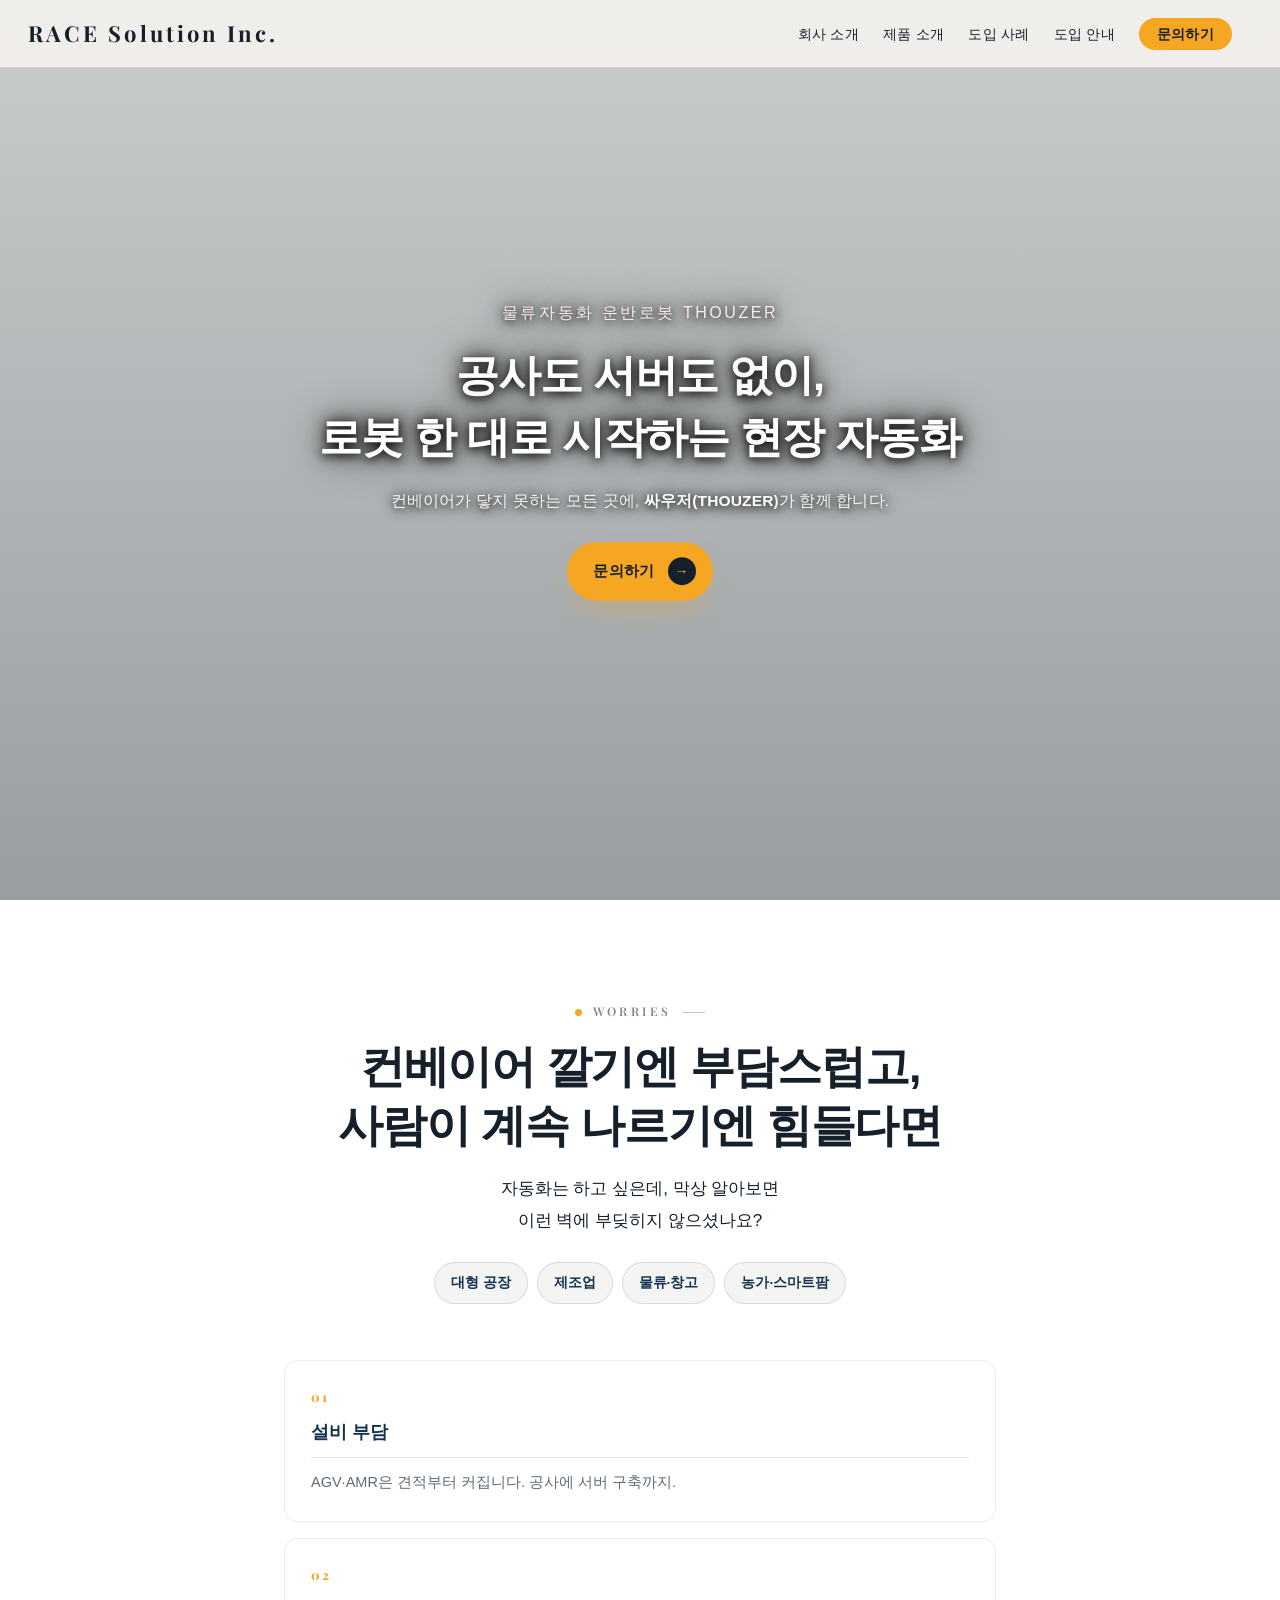
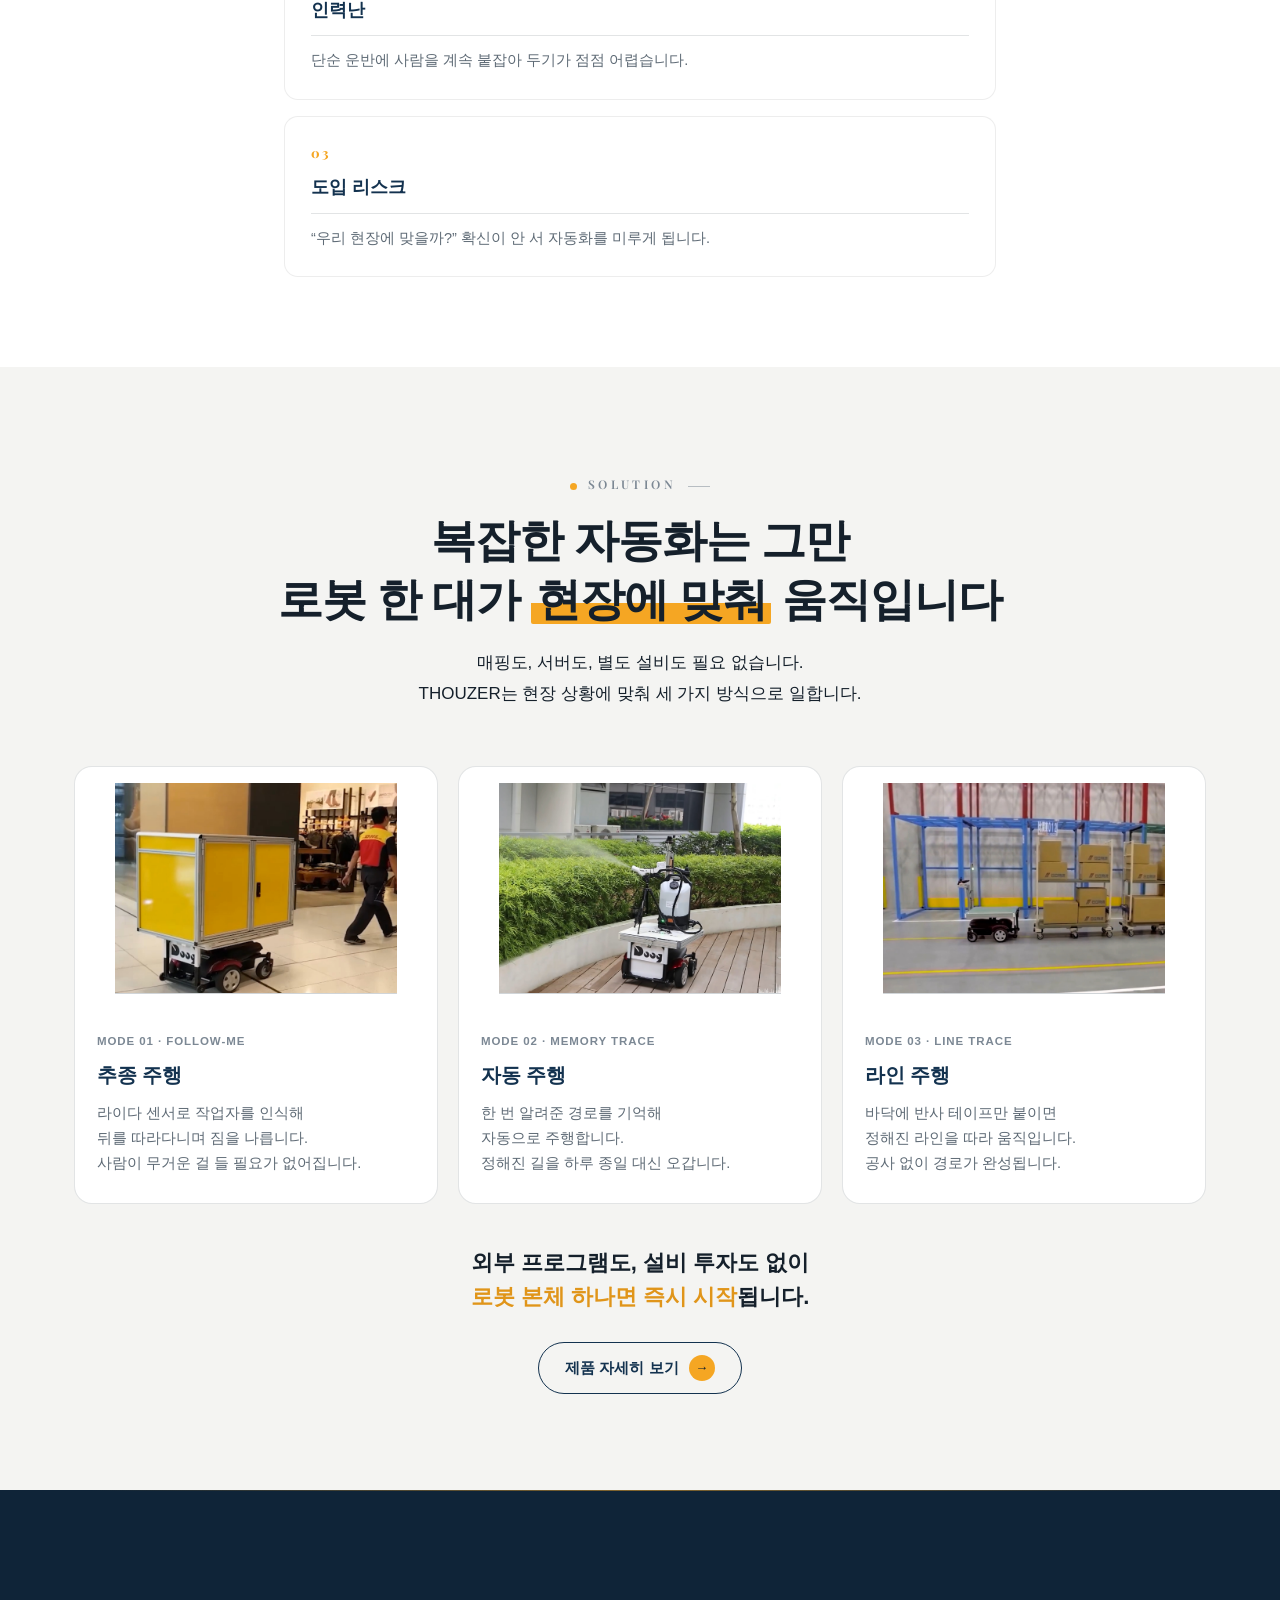
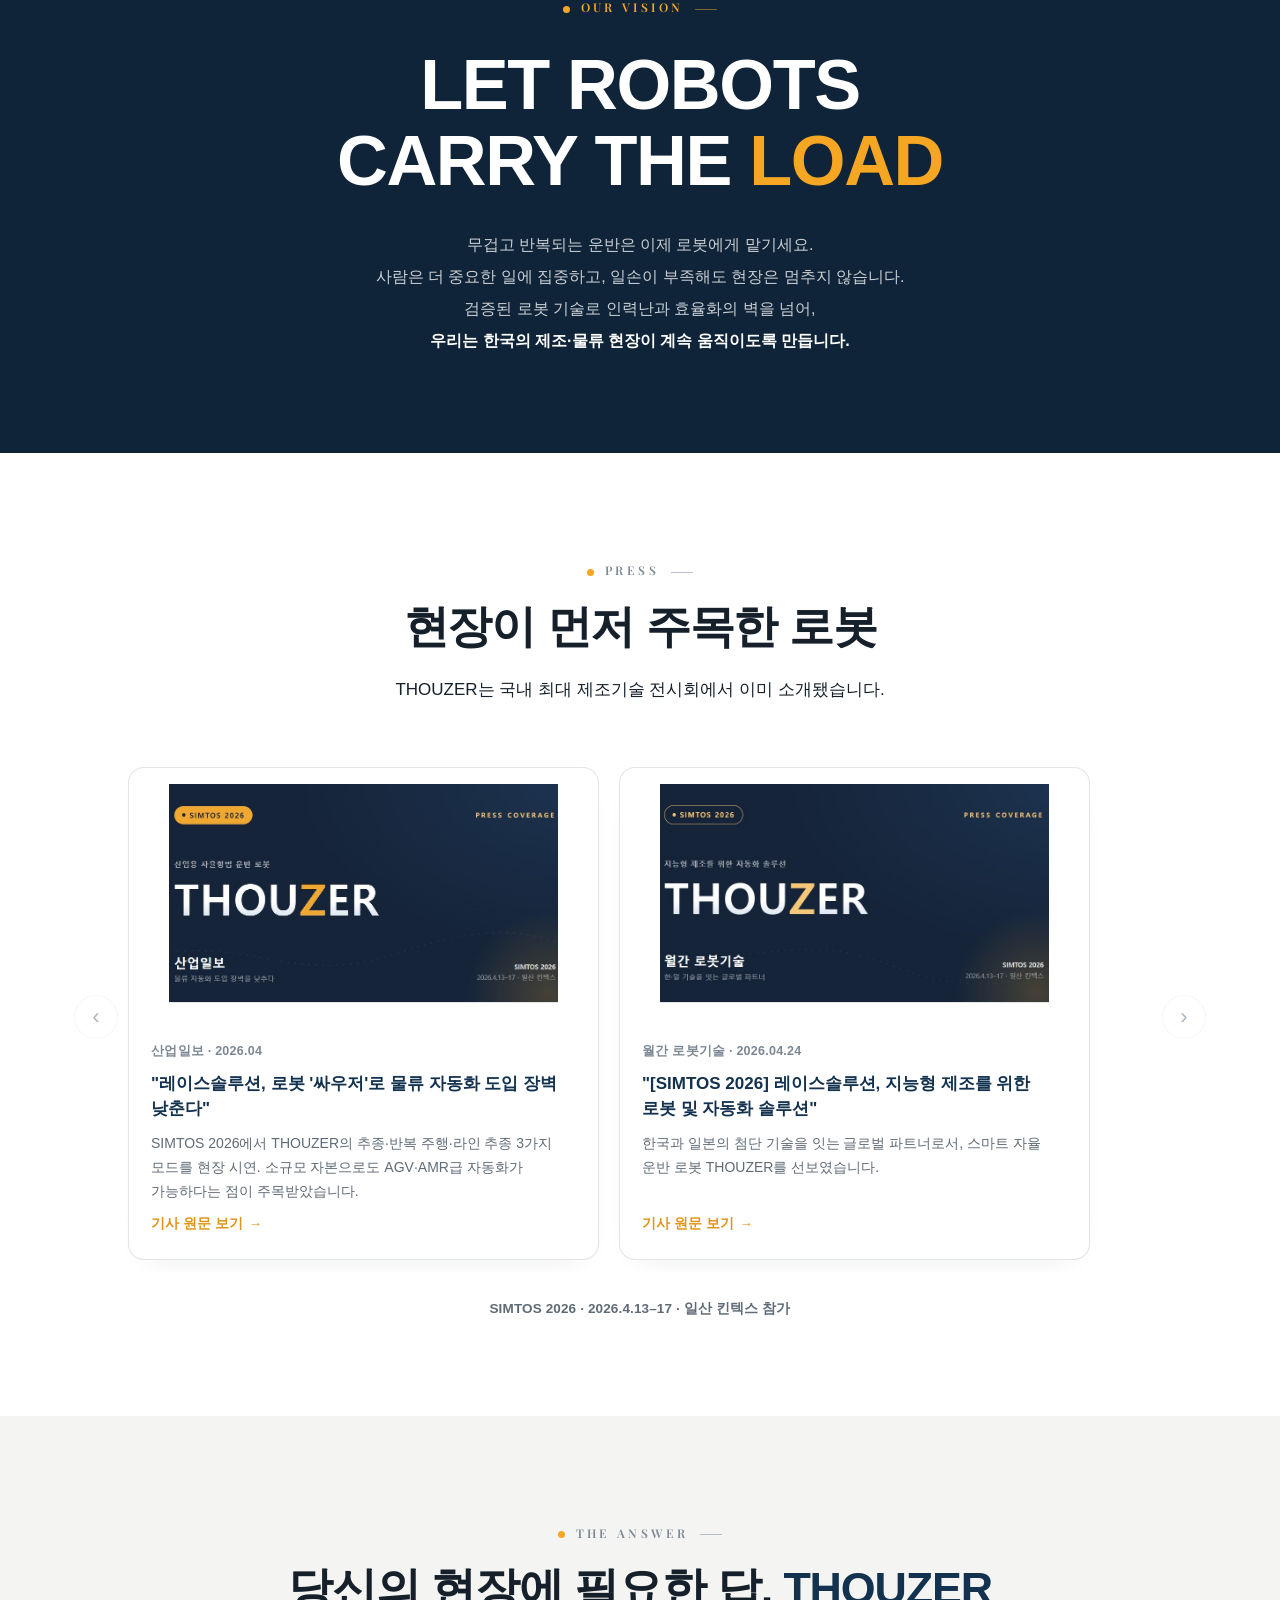
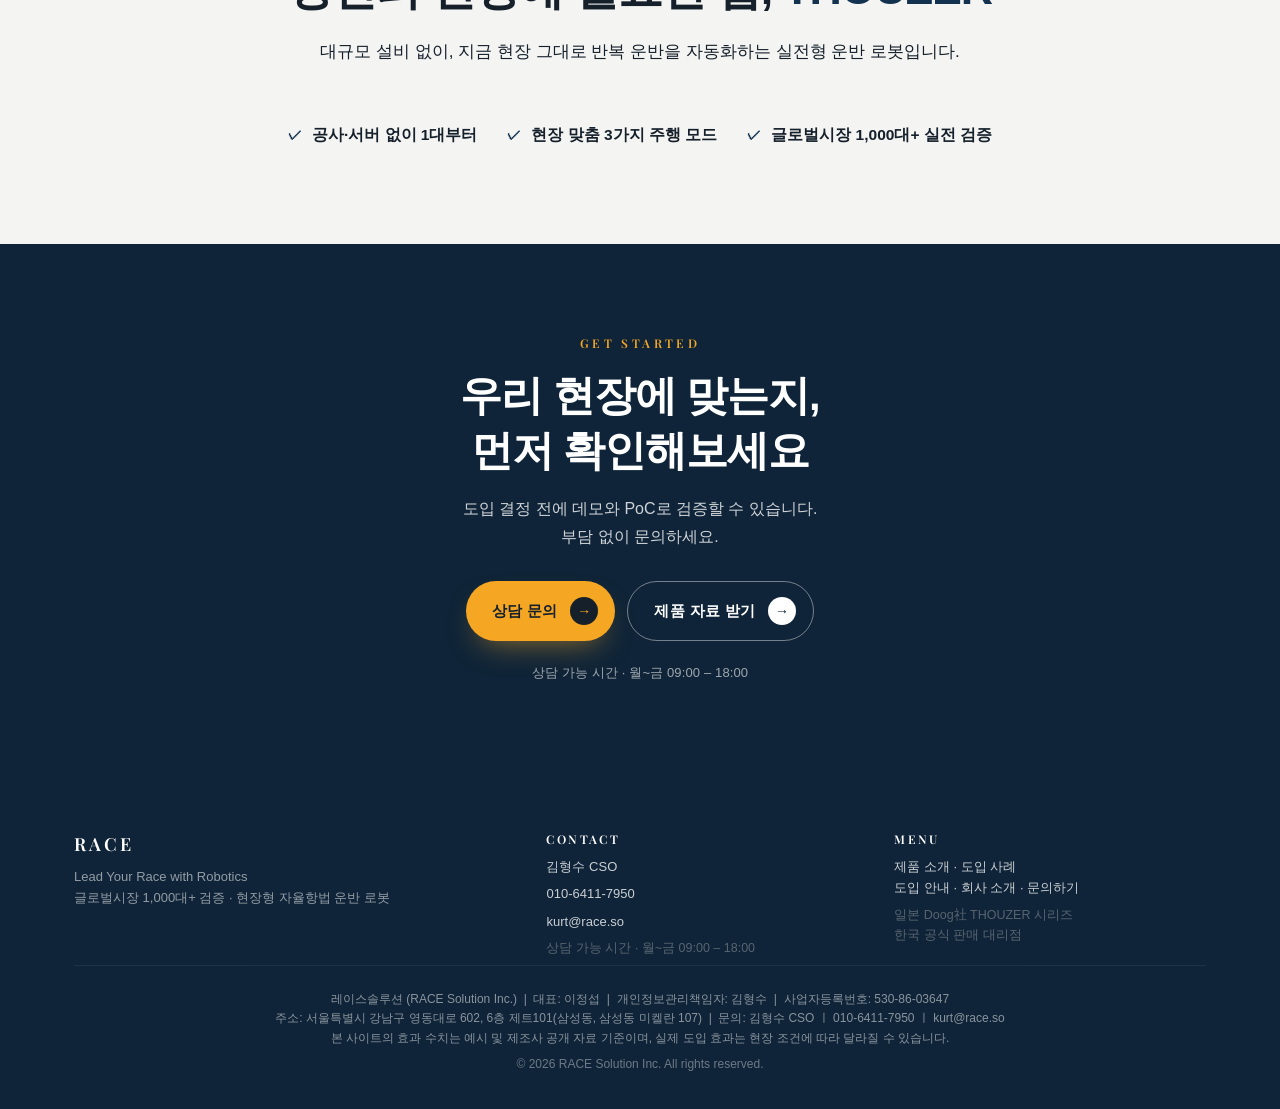
==== commit a9eeac6a: "수정1차 적용" ====
--- a/index.html
+++ b/index.html
@@ -4,10 +4,19 @@
   <meta charset="UTF-8">
   <meta name="viewport" content="width=device-width, initial-scale=1.0, viewport-fit=cover">
   <title>THOUZER — 사람을 따라가는 현장형 운반 로봇 | RACE Solution</title>
-  <meta name="description" content="공장 전체를 바꾸지 않아도, 사람이 매일 반복해서 걷고 옮기는 구간부터 자동화하세요. 일본 현장에서 1,000대 이상 배포된 검증된 자율항법 운반 로봇 THOUZER. 우리 현장에 맞는지 먼저 확인해보세요.">
+  <meta name="description" content="공장 전체를 바꾸지 않아도, 사람이 매일 반복해서 걷고 옮기는 구간부터 자동화하세요. 글로벌시장에서 1,000대 이상 배포된 검증된 자율항법 운반 로봇 THOUZER. 우리 현장에 맞는지 먼저 확인해보세요.">
+  <meta property="og:type" content="website">
+  <meta property="og:site_name" content="RACE Solution">
   <meta property="og:title" content="사람이 계속 옮기는 그 일, 이제 로봇이 따라가게 하세요">
-  <meta property="og:description" content="농가·제조업·물류 현장의 반복 운반 업무를 대규모 설비 없이 1대부터 자동화. 일본 1,000대+ 배포 실적. 우리 현장에 맞는지 무료 상담.">
-  <meta property="og:type" content="website">
+  <meta property="og:description" content="농가·제조업·물류 현장의 반복 운반 업무를 대규모 설비 없이 1대부터 자동화. 글로벌시장 1,000대+ 배포 실적. 우리 현장에 맞는지 무료 상담.">
+  <meta property="og:url" content="https://racesolution.vercel.app/">
+  <meta property="og:image" content="https://racesolution.vercel.app/image/og_orange.png">
+  <meta property="og:image:width" content="1730">
+  <meta property="og:image:height" content="909">
+  <meta name="twitter:card" content="summary_large_image">
+  <meta name="twitter:title" content="사람이 계속 옮기는 그 일, 이제 로봇이 따라가게 하세요">
+  <meta name="twitter:description" content="농가·제조업·물류 현장의 반복 운반 업무를 대규모 설비 없이 1대부터 자동화. 글로벌시장 1,000대+ 배포 실적.">
+  <meta name="twitter:image" content="https://racesolution.vercel.app/image/og_orange.png">
 
   <link rel="preconnect" href="https://fonts.googleapis.com">
   <link rel="preconnect" href="https://fonts.gstatic.com" crossorigin>
@@ -20,7 +29,7 @@
 
   <!-- Header -->
   <header class="v3-header">
-    <a href="index.html" class="v3-logo">RACE</a>
+    <a href="index.html" class="v3-logo">RACE Solution Inc.</a>
     <nav class="v3-nav">
       <a href="company.html">회사 소개</a>
       <a href="product.html">제품 소개</a>
@@ -43,7 +52,7 @@
       </div>
       <div class="v7-hero-inner">
         <div class="v7-hero-panel">
-          <p class="v7-hero-lead">산업용 자율항법 운반 로봇 THOUZER</p>
+          <p class="v7-hero-lead">물류자동화 운반로봇 THOUZER</p>
           <h1 class="v7-hero-headline">
             <span class="v7-hl-line">공사도 서버도 없이,</span>
             <span class="v7-hl-line">로봇 한 대로 시작하는 현장 자동화</span>
@@ -64,14 +73,14 @@
           <h2 class="v3-title worry-title">컨베이어 깔기엔 부담스럽고,<br>사람이 계속 나르기엔 힘들다면</h2>
           <p class="v3-lede">자동화는 하고 싶은데, 막상 알아보면<br>이런 벽에 부딪히지 않으셨나요?</p>
           <div class="case-fields worry-chips">
-            <span>대형 공장</span><span>제조업</span><span>물류·창고</span><span>농가</span>
+            <span>대형 공장</span><span>제조업</span><span>물류·창고</span><span>농가·스마트팜</span>
           </div>
         </header>
         <ul class="v5-worry-list">
           <li class="v5-worry-card">
             <span class="v5-worry-num">01</span>
             <p class="v5-worry-q">설비 부담</p>
-            <p class="v5-worry-a">AGV·컨베이어는 견적부터 커집니다. 공사에 서버 구축까지.</p>
+            <p class="v5-worry-a">AGV·AMR은 견적부터 커집니다. 공사에 서버 구축까지.</p>
           </li>
           <li class="v5-worry-card">
             <span class="v5-worry-num">02</span>
@@ -106,11 +115,11 @@
             </div>
           </article>
           <article class="mode-card">
-            <figure class="mode-img"><img src="image/mode2.jpg" alt="메모리트레이스(Memory Trace) 모드 — 경로를 기억해 반복 주행하는 THOUZER" loading="lazy"></figure>
+            <figure class="mode-img"><img src="image/mode2.jpg" alt="메모리트레이스(Memory Trace) 모드 — 경로를 기억해 자동 주행하는 THOUZER" loading="lazy"></figure>
             <div class="mode-body">
               <span class="mode-en">Mode 02 · Memory Trace</span>
-              <h3 class="mode-title">반복 주행</h3>
-              <p class="mode-desc">한 번 알려준 경로를 기억해<br>자동으로 반복 주행합니다.<br>정해진 길을 하루 종일 대신 오갑니다.</p>
+              <h3 class="mode-title">자동 주행</h3>
+              <p class="mode-desc">한 번 알려준 경로를 기억해<br>자동으로 주행합니다.<br>정해진 길을 하루 종일 대신 오갑니다.</p>
             </div>
           </article>
           <article class="mode-card">
@@ -192,7 +201,7 @@
         <ul class="why-points">
           <li>공사·서버 없이 1대부터</li>
           <li>현장 맞춤 3가지 주행 모드</li>
-          <li>일본 1,000대+ 실전 검증</li>
+          <li>글로벌시장 1,000대+ 실전 검증</li>
         </ul>
       </div>
     </section>
@@ -225,7 +234,7 @@
       <div class="v3-footer-grid">
         <div>
           <p class="v3-footer-logo">RACE</p>
-          <p class="v3-footer-tag">Lead Your Race with Robotics<br>일본 1,000대+ 검증 · 현장형 자율항법 운반 로봇</p>
+          <p class="v3-footer-tag">Lead Your Race with Robotics<br>글로벌시장 1,000대+ 검증 · 현장형 자율항법 운반 로봇</p>
         </div>
         <div>
           <p class="v3-footer-heading">Contact</p>
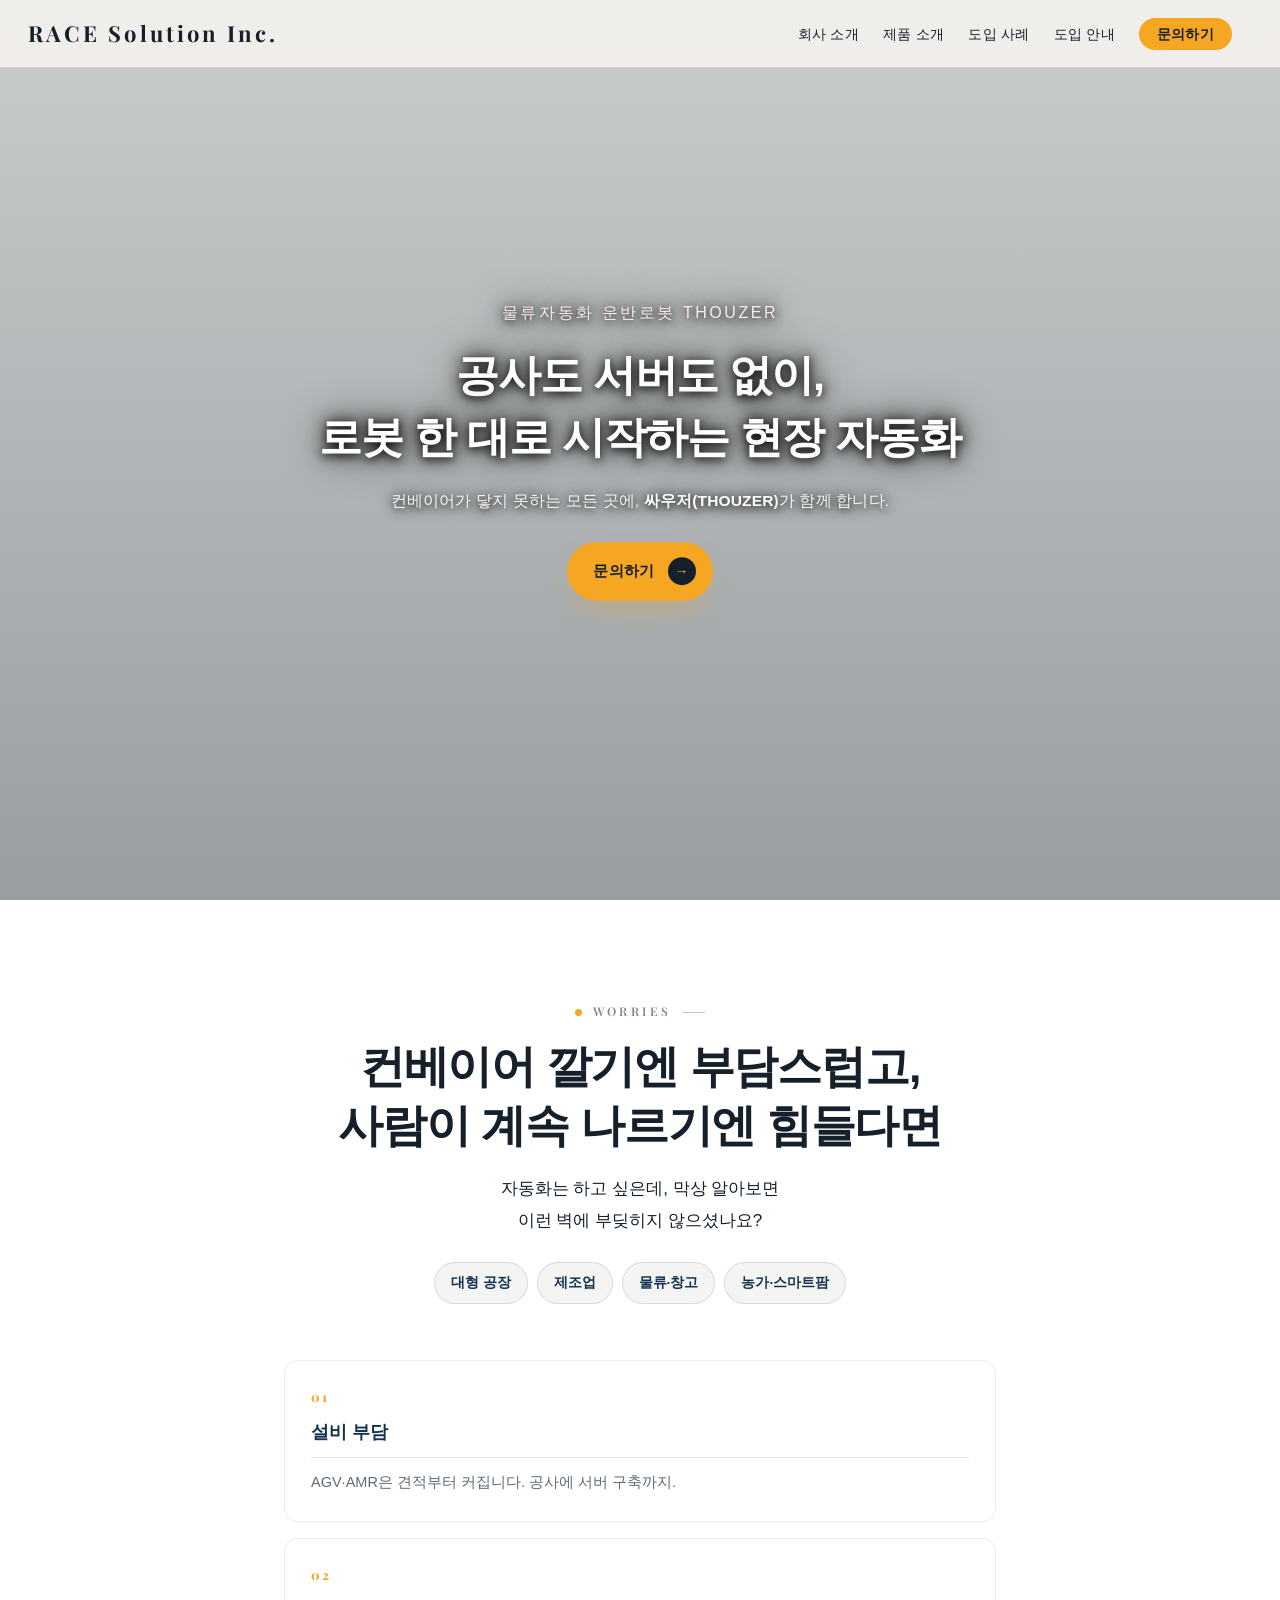
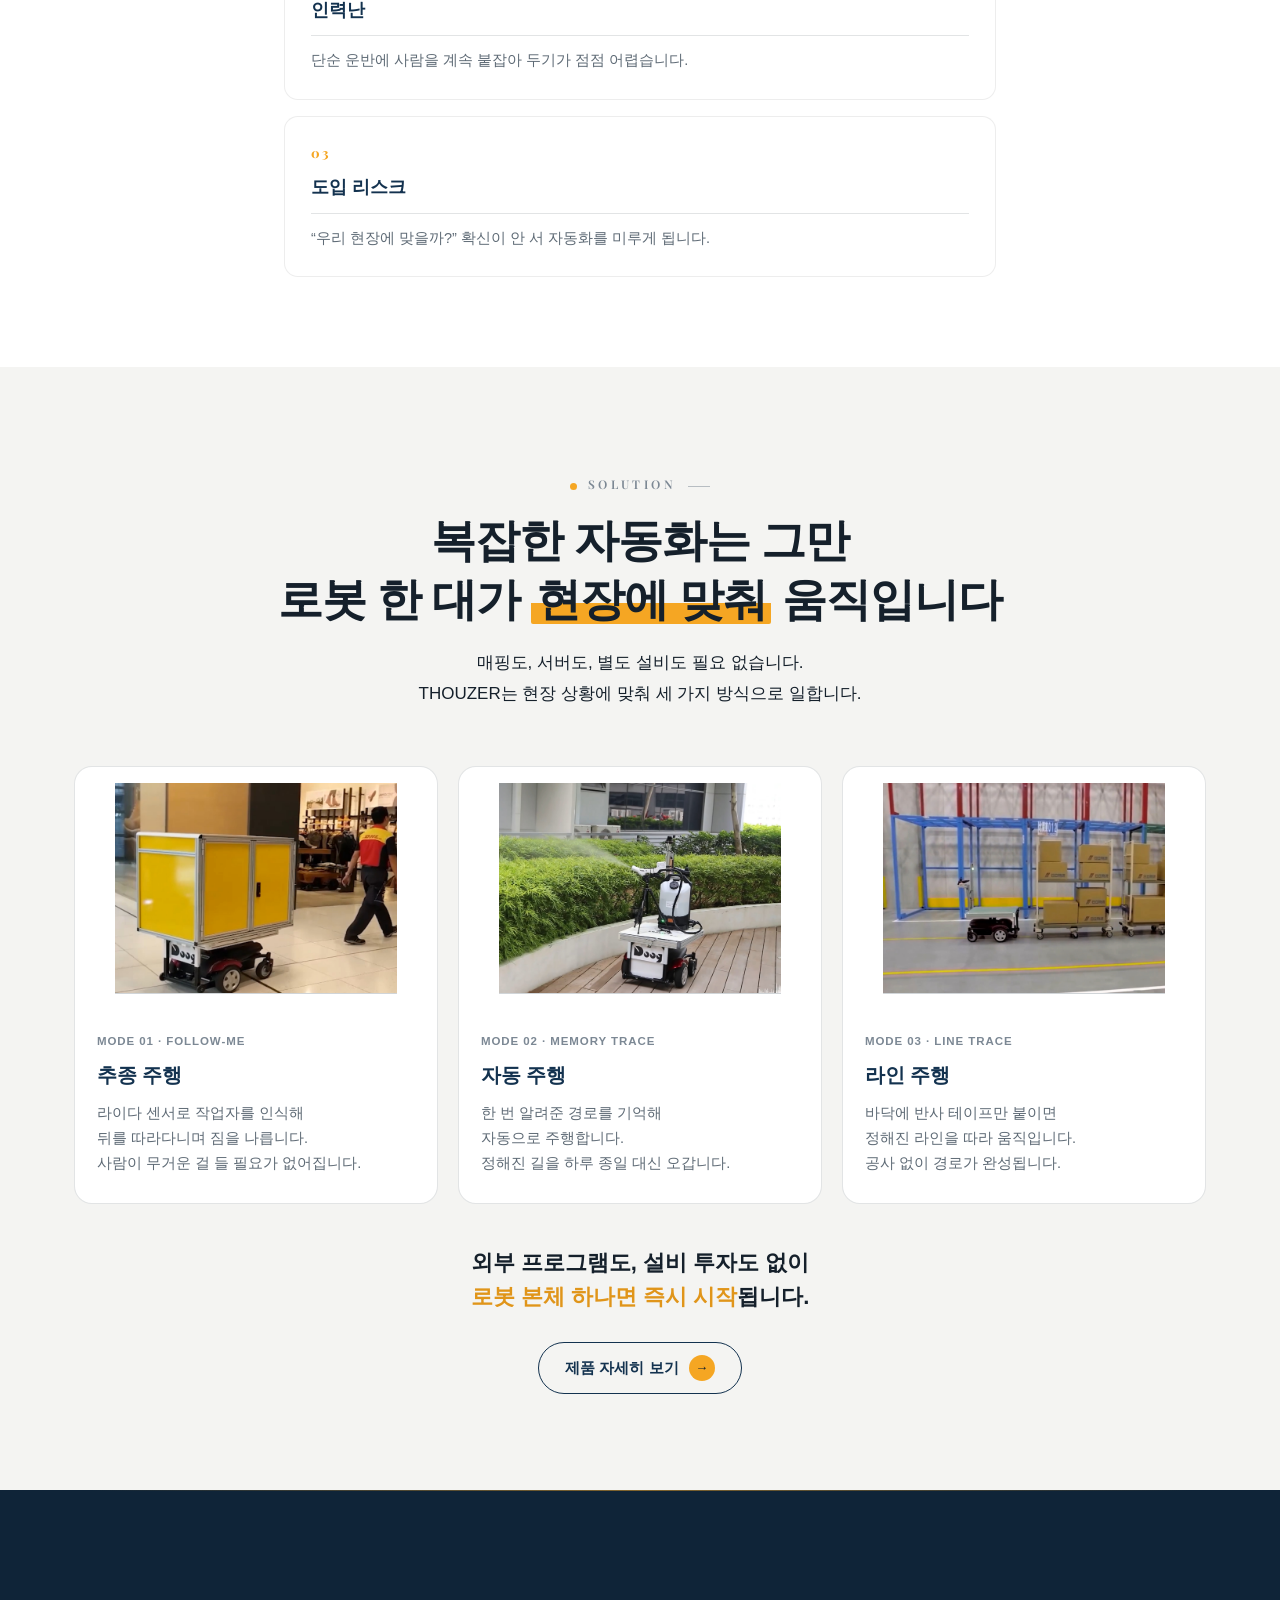
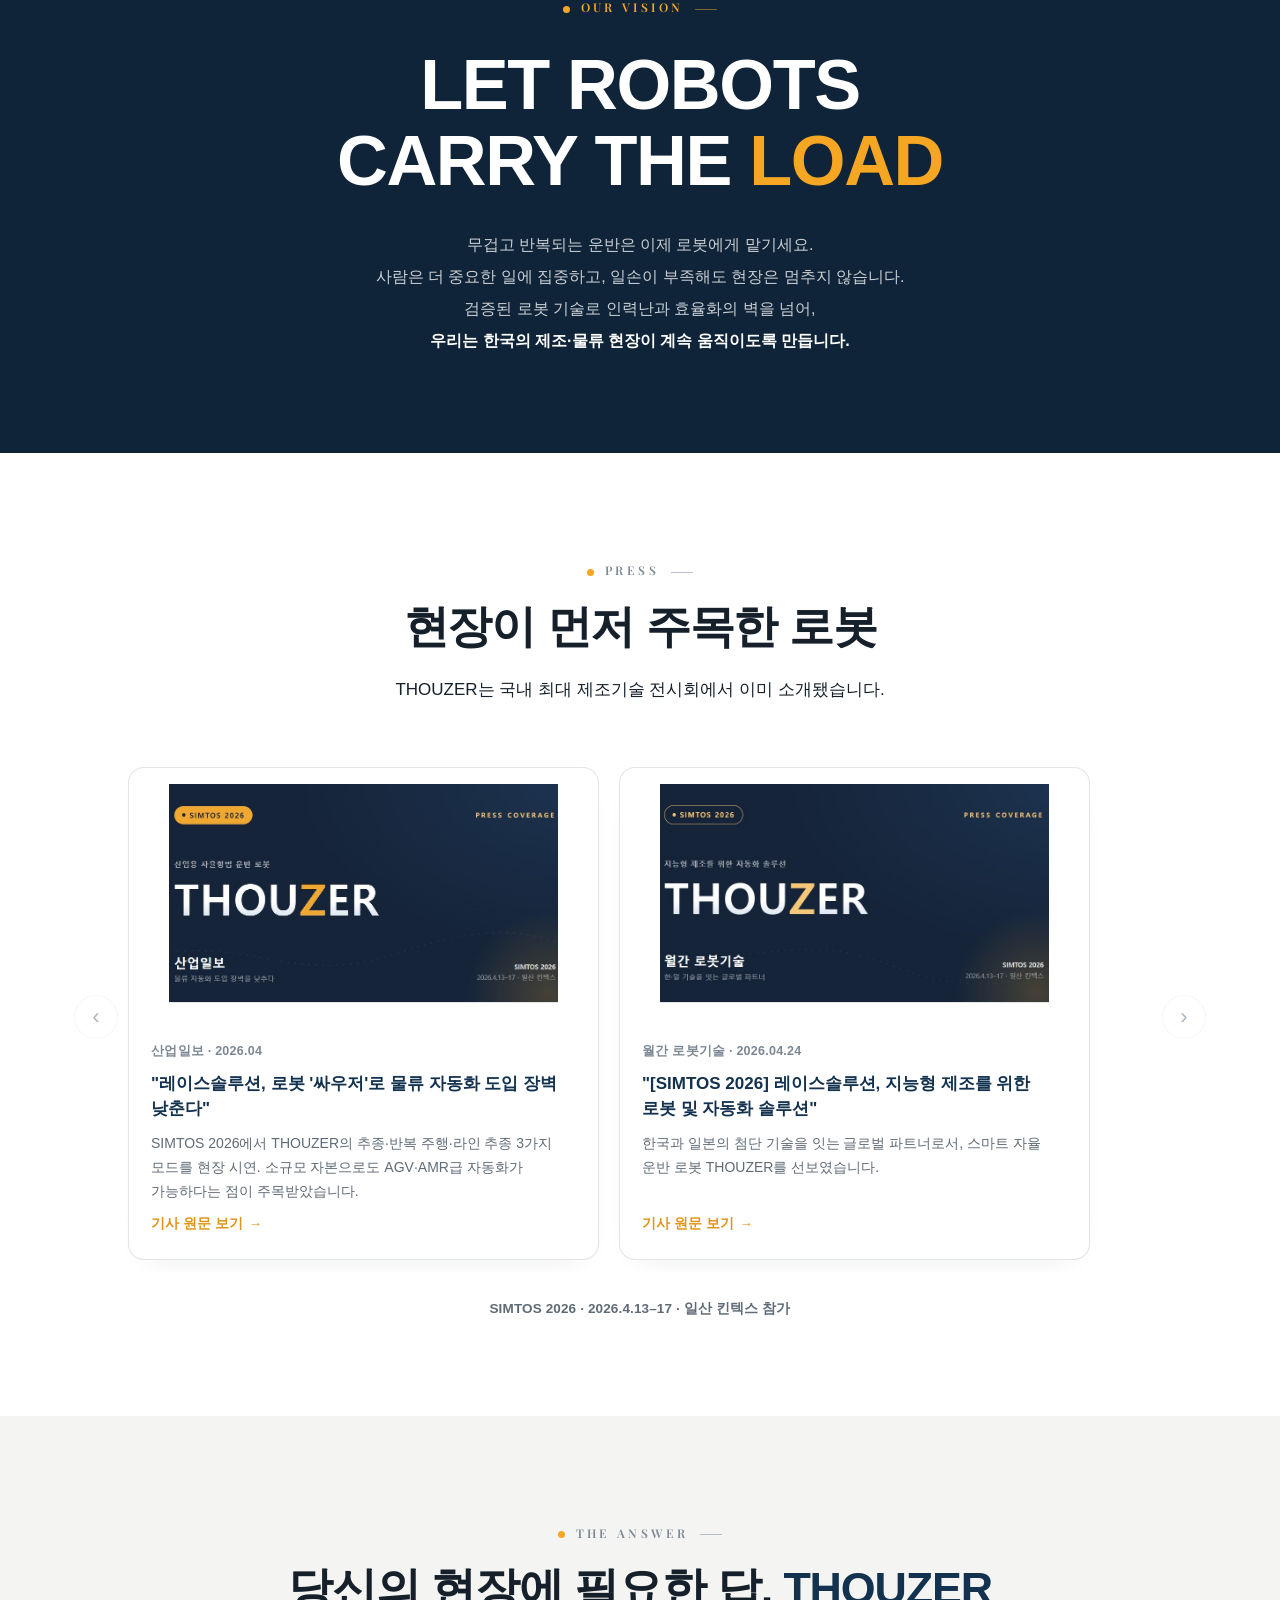
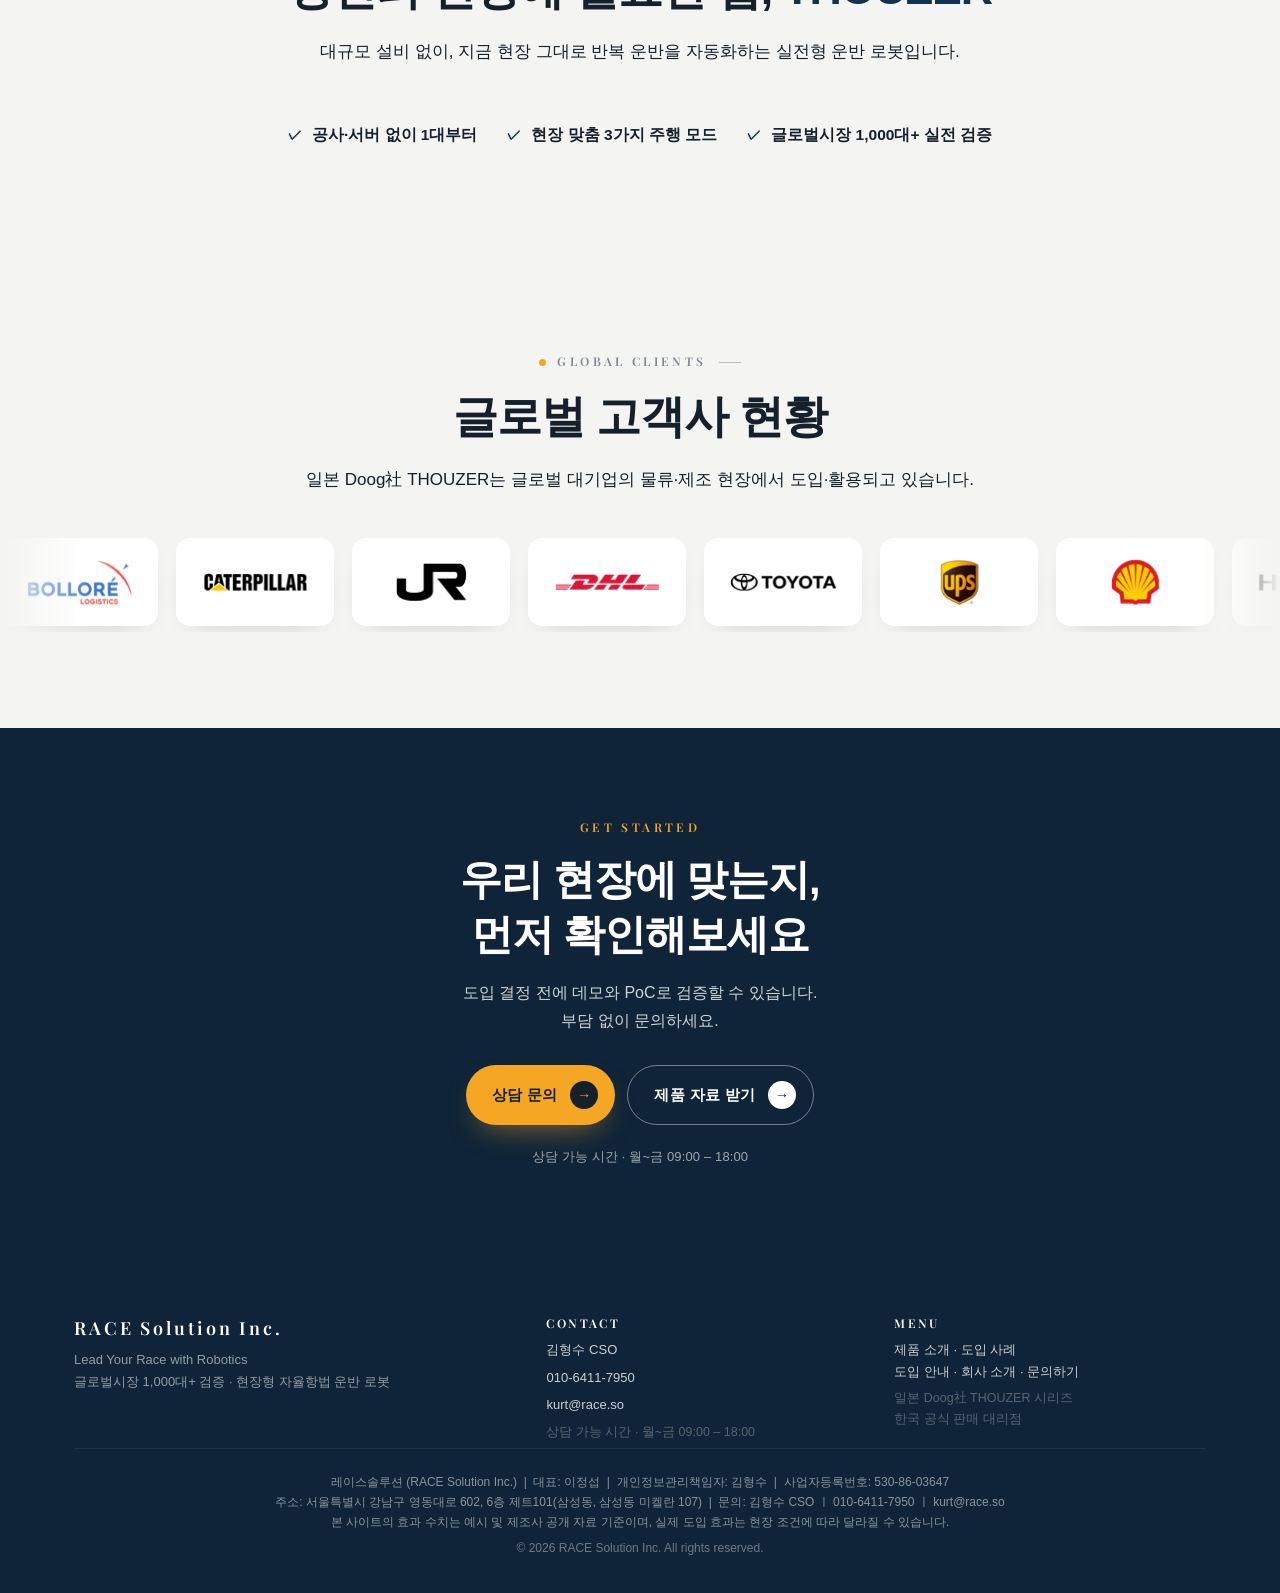
==== commit 778c260d: "메인 글로벌 고객사 섹션 추가 + 푸터 로고 RACE Solution Inc. 통일" ====
--- a/index.html
+++ b/index.html
@@ -30,6 +30,7 @@
   <!-- Header -->
   <header class="v3-header">
     <a href="index.html" class="v3-logo">RACE Solution Inc.</a>
+    <button class="v3-nav-toggle" type="button" aria-label="메뉴 열기" aria-expanded="false"><i></i></button>
     <nav class="v3-nav">
       <a href="company.html">회사 소개</a>
       <a href="product.html">제품 소개</a>
@@ -57,7 +58,7 @@
             <span class="v7-hl-line">공사도 서버도 없이,</span>
             <span class="v7-hl-line">로봇 한 대로 시작하는 현장 자동화</span>
           </h1>
-          <p class="v7-hero-subline">컨베이어가 닿지 못하는 모든 곳에, <strong>싸우저(THOUZER)</strong>가 함께 합니다.</p>
+          <p class="v7-hero-subline">컨베이어가 닿지 못하는 모든 곳에, <br class="br-mo"><strong>싸우저(THOUZER)</strong>가 함께 합니다.</p>
           <div class="v7-hero-cta-row">
             <a href="contact.html" class="v3-btn">문의하기 <span>→</span></a>
           </div>
@@ -80,17 +81,17 @@
           <li class="v5-worry-card">
             <span class="v5-worry-num">01</span>
             <p class="v5-worry-q">설비 부담</p>
-            <p class="v5-worry-a">AGV·AMR은 견적부터 커집니다. 공사에 서버 구축까지.</p>
+            <p class="v5-worry-a">AGV·AMR은 견적부터 커집니다. <br class="br-mo">공사에 서버 구축까지.</p>
           </li>
           <li class="v5-worry-card">
             <span class="v5-worry-num">02</span>
             <p class="v5-worry-q">인력난</p>
-            <p class="v5-worry-a">단순 운반에 사람을 계속 붙잡아 두기가 점점 어렵습니다.</p>
+            <p class="v5-worry-a">단순 운반에 사람을 계속 붙잡아 두기가 <br class="br-mo">점점 어렵습니다.</p>
           </li>
           <li class="v5-worry-card">
             <span class="v5-worry-num">03</span>
             <p class="v5-worry-q">도입 리스크</p>
-            <p class="v5-worry-a">“우리 현장에 맞을까?” 확신이 안 서 자동화를 미루게 됩니다.</p>
+            <p class="v5-worry-a">“우리 현장에 맞을까?” <br class="br-mo">확신이 안 서 자동화를 미루게 됩니다.</p>
           </li>
         </ul>
       </div>
@@ -102,7 +103,7 @@
         <header class="v3-section-head">
           <p class="v3-eyebrow">SOLUTION</p>
           <h2 class="v3-title">복잡한 자동화는 그만<br>로봇 한 대가 <strong>현장에 맞춰</strong> 움직입니다</h2>
-          <p class="v3-lede">매핑도, 서버도, 별도 설비도 필요 없습니다.<br>THOUZER는 현장 상황에 맞춰 세 가지 방식으로 일합니다.</p>
+          <p class="v3-lede">매핑도, 서버도, 별도 설비도 필요 없습니다.<br>THOUZER는 현장 상황에 맞춰 <br class="br-mo">세 가지 방식으로 일합니다.</p>
         </header>
 
         <div class="mode-grid">
@@ -144,7 +145,7 @@
           <p class="v3-eyebrow">OUR VISION</p>
           <h2 class="vision-en">LET ROBOTS<br>CARRY THE <span>LOAD</span></h2>
         </header>
-        <p class="vision-copy">무겁고 반복되는 운반은 이제 로봇에게 맡기세요.<br>사람은 더 중요한 일에 집중하고, 일손이 부족해도 현장은 멈추지 않습니다.<br>검증된 로봇 기술로 인력난과 효율화의 벽을 넘어,<br><strong>우리는 한국의 제조·물류 현장이 계속 움직이도록 만듭니다.</strong></p>
+        <p class="vision-copy">무겁고 반복되는 운반은 이제 로봇에게 맡기세요.<br>사람은 더 중요한 일에 집중하고, <br class="br-mo">일손이 부족해도 현장은 멈추지 않습니다.<br>검증된 로봇 기술로 인력난과 효율화의 벽을 넘어,<br><strong>우리는 한국의 제조·물류 현장이 <br class="br-mo">계속 움직이도록 만듭니다.</strong></p>
       </div>
     </section>
 
@@ -154,7 +155,7 @@
         <header class="v3-section-head">
           <p class="v3-eyebrow">PRESS</p>
           <h2 class="v3-title">현장이 먼저 주목한 로봇</h2>
-          <p class="v3-lede">THOUZER는 국내 최대 제조기술 전시회에서 이미 소개됐습니다.</p>
+          <p class="v3-lede">THOUZER는 국내 최대 제조기술 전시회에서 <br class="br-mo">이미 소개됐습니다.</p>
         </header>
 
         <div class="press-slider">
@@ -206,6 +207,57 @@
       </div>
     </section>
 
+    <!-- 글로벌 고객사 현황 (GLOBAL CLIENTS) -->
+    <section id="global-clients" class="v3-section global-clients">
+      <div class="v3-container">
+        <header class="v3-section-head">
+          <p class="v3-eyebrow">GLOBAL CLIENTS</p>
+          <h2 class="v3-title">글로벌 고객사 현황</h2>
+          <p class="v3-lede">일본 Doog社 THOUZER는 글로벌 대기업의<br class="br-mo"> 물류·제조 현장에서 도입·활용되고 있습니다.</p>
+        </header>
+      </div>
+      <div class="logo-marquee" aria-label="글로벌 고객사 로고">
+        <div class="logo-track">
+          <!-- 로고 세트 -->
+          <div class="logo-cell"><img src="image/logos/bollore.png" alt="Bolloré Logistics"></div>
+          <div class="logo-cell"><img src="image/logos/caterpillar.png" alt="Caterpillar"></div>
+          <div class="logo-cell"><img src="image/logos/jr.png" alt="JR"></div>
+          <div class="logo-cell"><img src="image/logos/dhl.png" alt="DHL"></div>
+          <div class="logo-cell"><img src="image/logos/toyota.png" alt="Toyota"></div>
+          <div class="logo-cell"><img src="image/logos/ups.png" alt="UPS"></div>
+          <div class="logo-cell"><img src="image/logos/shell.png" alt="Shell"></div>
+          <div class="logo-cell"><img src="image/logos/hitachi.png" alt="Hitachi"></div>
+          <div class="logo-cell"><img src="image/logos/toshiba.png" alt="Toshiba"></div>
+          <div class="logo-cell"><img src="image/logos/daikin.png" alt="Daikin"></div>
+          <div class="logo-cell"><img src="image/logos/nissan.png" alt="Nissan"></div>
+          <div class="logo-cell"><img src="image/logos/denso.png" alt="Denso"></div>
+          <div class="logo-cell"><img src="image/logos/komatsu.png" alt="Komatsu"></div>
+          <div class="logo-cell"><img src="image/logos/bridgestone.png" alt="Bridgestone"></div>
+          <div class="logo-cell"><img src="image/logos/sharp.png" alt="Sharp"></div>
+          <div class="logo-cell"><img src="image/logos/ratp.png" alt="Groupe RATP"></div>
+          <div class="logo-cell"><img src="image/logos/sia.png" alt="SIA Engineering Company"></div>
+          <!-- 이음새 없는 무한 루프를 위한 복제 세트 -->
+          <div class="logo-cell" aria-hidden="true"><img src="image/logos/bollore.png" alt=""></div>
+          <div class="logo-cell" aria-hidden="true"><img src="image/logos/caterpillar.png" alt=""></div>
+          <div class="logo-cell" aria-hidden="true"><img src="image/logos/jr.png" alt=""></div>
+          <div class="logo-cell" aria-hidden="true"><img src="image/logos/dhl.png" alt=""></div>
+          <div class="logo-cell" aria-hidden="true"><img src="image/logos/toyota.png" alt=""></div>
+          <div class="logo-cell" aria-hidden="true"><img src="image/logos/ups.png" alt=""></div>
+          <div class="logo-cell" aria-hidden="true"><img src="image/logos/shell.png" alt=""></div>
+          <div class="logo-cell" aria-hidden="true"><img src="image/logos/hitachi.png" alt=""></div>
+          <div class="logo-cell" aria-hidden="true"><img src="image/logos/toshiba.png" alt=""></div>
+          <div class="logo-cell" aria-hidden="true"><img src="image/logos/daikin.png" alt=""></div>
+          <div class="logo-cell" aria-hidden="true"><img src="image/logos/nissan.png" alt=""></div>
+          <div class="logo-cell" aria-hidden="true"><img src="image/logos/denso.png" alt=""></div>
+          <div class="logo-cell" aria-hidden="true"><img src="image/logos/komatsu.png" alt=""></div>
+          <div class="logo-cell" aria-hidden="true"><img src="image/logos/bridgestone.png" alt=""></div>
+          <div class="logo-cell" aria-hidden="true"><img src="image/logos/sharp.png" alt=""></div>
+          <div class="logo-cell" aria-hidden="true"><img src="image/logos/ratp.png" alt=""></div>
+          <div class="logo-cell" aria-hidden="true"><img src="image/logos/sia.png" alt=""></div>
+        </div>
+      </div>
+    </section>
+
     <!-- 최종 CTA 밴드 -->
     <section id="cta-band" class="cta-band">
       <div class="v3-container-narrow">
@@ -233,7 +285,7 @@
     <div class="v3-container">
       <div class="v3-footer-grid">
         <div>
-          <p class="v3-footer-logo">RACE</p>
+          <p class="v3-footer-logo">RACE Solution Inc.</p>
           <p class="v3-footer-tag">Lead Your Race with Robotics<br>글로벌시장 1,000대+ 검증 · 현장형 자율항법 운반 로봇</p>
         </div>
         <div>
--- a/css/custom.css
+++ b/css/custom.css
@@ -690,7 +690,7 @@
 .cred-ic{ display:inline-flex;align-items:center;justify-content:center;width:40px;height:40px;border-radius:11px;background:var(--amber);color:var(--ink);font-size:18px;font-weight:800; }
 .cred-badge p{ margin:0;font-size:14px;font-weight:700;line-height:1.55;color:#fff;word-break:keep-all; }
 @media (max-width:820px){ .cred-wall{ grid-template-columns:repeat(2,1fr); } }
-@media (max-width:460px){ .cred-wall{ grid-template-columns:1fr; } }
+@media (max-width:460px){ .cred-wall{ grid-template-columns:repeat(2,1fr); } }
 
 /* 글로벌 고객사 로고 마퀴 */
 .global-clients .v3-section-head{ margin-bottom:8px; }
@@ -903,3 +903,127 @@
 .safety-grid .mode-img video{ object-fit:contain; }
 @media (max-width:720px){ .safety-grid{ grid-template-columns:1fr; } }
 @media (max-width:860px){ .mode-grid{ grid-template-columns:1fr; } }
+
+
+/* ============================================================
+   모바일 헤더 — 로고 한 줄 + 햄버거(☰) 메뉴
+   ============================================================ */
+.v3-logo{white-space:nowrap;}
+.v3-nav-toggle{display:none;}
+@media (max-width:768px){
+  .v3-logo{font-size:17px;letter-spacing:.06em;}
+  .v3-nav-toggle{display:flex;align-items:center;justify-content:center;width:44px;height:44px;margin-left:auto;background:none;border:0;font-size:26px;line-height:1;color:var(--v3-text);cursor:pointer;-webkit-tap-highlight-color:transparent;}
+  .v3-nav{display:none;position:absolute;top:100%;left:0;right:0;flex-direction:column;align-items:stretch;gap:0;margin:0;padding:6px 20px 16px;background:#fff;border-top:1px solid var(--v3-line);box-shadow:0 16px 34px rgba(0,0,0,.14);}
+  .v3-nav.is-open{display:flex;}
+  .v3-nav a{padding:15px 4px;border-bottom:1px solid var(--v3-line);font-size:16px;}
+  .v3-nav a:last-child{border-bottom:0;}
+  .v3-nav-cta{margin-top:12px;align-self:flex-start;}
+}
+@media (max-width:360px){
+  .v3-logo{font-size:15px;letter-spacing:.04em;}
+}
+/* 햄버거 아이콘 — CSS 3바 → ✕ (폰트 글리프 비의존) */
+.v3-nav-toggle > i,.v3-nav-toggle > i::before,.v3-nav-toggle > i::after{content:"";display:block;width:22px;height:2px;background:var(--v3-text);border-radius:2px;transition:transform .25s ease,opacity .2s ease}
+.v3-nav-toggle > i{position:relative}
+.v3-nav-toggle > i::before{position:absolute;left:0;top:-7px}
+.v3-nav-toggle > i::after{position:absolute;left:0;top:7px}
+.v3-nav-toggle.is-open > i{background:transparent}
+.v3-nav-toggle.is-open > i::before{transform:translateY(7px) rotate(45deg)}
+.v3-nav-toggle.is-open > i::after{transform:translateY(-7px) rotate(-45deg)}
+/* ============================================================
+   모바일 전용 조정 · PC(>768px) 영향 없음
+   ============================================================ */
+.br-mo{display:none;}                       /* 모바일 전용 줄바꿈 (PC는 숨김) */
+.v3-sticky-cta{display:none !important;}     /* 하단 고정 CTA 버튼 제거 */
+@media (max-width:768px){
+  .br-mo{display:inline;}
+  /* 히어로 메인/서브 문구 축소 (되도록 2줄) */
+  .v7-hero-headline{font-size:22px;line-height:1.42;}
+  .v7-hero-subline{font-size:13px;line-height:1.55;}
+  /* 햄버거 드롭다운 문의하기 버튼 여백 */
+  .v3-nav .v3-nav-cta{padding:12px 26px;}
+  /* WORRIES 제목 축소 */
+  .worry-title{font-size:21px;line-height:1.42;}
+  /* WORRIES 업종 칩 한 줄 나열 */
+  .worry-chips{flex-wrap:nowrap;gap:6px;}
+  .worry-chips span{font-size:11px;padding:6px 9px;white-space:nowrap;}
+}
+/* PRESS 모바일 오버플로우 방지 (가로 슬라이더가 페이지 폭을 넓히지 않게) */
+@media (max-width:768px){
+  .press{overflow-x:hidden;}
+  .press-slider{min-width:0;}
+  .press-track{min-width:0;}
+}
+/* ============================================================
+   모바일 섹션 제목/서브 크기 통일 · WORRIES 기준 (PC 영향 없음)
+   ============================================================ */
+@media (max-width:768px){
+  .v3-title{font-size:21px !important;line-height:1.42 !important;}
+  .v3-lede{font-size:15px !important;line-height:1.7 !important;}
+}
+/* OUR VISION 대형 영문 + 제품 문제→해결 대형 문구도 21px 통일 (모바일 전용) */
+@media (max-width:768px){
+  .vision-en{font-size:21px !important;line-height:1.42 !important;}
+  .prob-solution{font-size:21px !important;line-height:1.42 !important;}
+}
+
+/* ============================================================
+   제품 소개(product.html) 모바일 전용 조정 · PC(>768px) 영향 없음
+   ============================================================ */
+/* LINE-UP 모델 탭 — 기본 숨김(PC), 모바일에서만 노출 */
+.lineup-tabs{ display:none; }
+@media (max-width:768px){
+  /* 1) 문제 칩 3개 한 줄 배치 (설비 부담·인력난·도입 리스크) */
+  .prob-chips{ flex-wrap:nowrap; gap:7px; }
+  .prob-chip{ font-size:12.5px; padding:8px 13px; white-space:nowrap; }
+
+  /* 2) LINE-UP — 모델 탭 노출 + 선택 카드 1개만 표시(기본 STANDARD) */
+  .lineup-tabs{
+    display:flex; gap:6px; justify-content:center;
+    max-width:340px; margin:0 auto 22px; padding:5px;
+    background:var(--v3-cream); border:1px solid var(--v3-line); border-radius:999px;
+  }
+  .lineup-tab{
+    flex:1; padding:10px 4px; border:0; background:none; cursor:pointer;
+    font-family:inherit; font-size:12.5px; font-weight:800; letter-spacing:.05em;
+    color:var(--v3-text-sub); border-radius:999px;
+    transition:background .2s ease, color .2s ease; -webkit-tap-highlight-color:transparent;
+  }
+  .lineup-tab.is-active{ background:var(--navy); color:#fff; }
+  .lineup-grid-3 .lineup-card{ display:none; }
+  .lineup-grid-3 .lineup-card.is-active{ display:block; }
+
+  /* 3) TYPE COMPARISON 표 — 가로 스크롤 없이 한 화면에 */
+  #typecompare .compare-wrap{ overflow-x:hidden; box-shadow:0 10px 30px -18px rgba(14,27,38,.28); }
+  #typecompare .compare-table{ min-width:0; }
+  #typecompare .compare-table th,
+  #typecompare .compare-table td{ padding:10px 5px; font-size:11.5px; white-space:normal; }
+  #typecompare .compare-table thead th{ font-size:11px; }
+  #typecompare .compare-table .compare-crit{ font-size:11.5px; }
+  #typecompare .compare-table .compare-crit em{ font-size:9.5px; margin-top:1px; }
+
+  /* 4) GET STARTED 신뢰 배지 — 2줄이어도 뚱뚱하지 않게 깔끔한 라운드 카드 */
+  .cta-trust{
+    display:block; max-width:270px; margin:0 auto 24px;
+    padding:11px 18px; border-radius:14px;
+    font-size:12.5px; line-height:1.35; text-align:center;
+  }
+  .cta-trust .cta-trust-item{ display:block; }
+  .cta-trust .cta-trust-sep{ display:none; }
+  .cta-trust .cta-trust-item:first-child{
+    margin-bottom:6px; padding-bottom:6px;
+    border-bottom:1px solid rgba(245,166,35,.25);
+  }
+}
+
+/* ============================================================
+   도입 사례(cases.html) 모바일 전용 조정 · PC(>768px) 영향 없음
+   ============================================================ */
+@media (max-width:768px){
+  /* PROVEN 실적 칩 3개 — 세로 적층 대신 한 줄에 축소 배치 */
+  #proven .statband{ grid-template-columns:repeat(3,1fr); gap:7px; margin-top:26px; }
+  #proven .statband-item{ padding:13px 8px; border-radius:14px; text-align:center; }
+  #proven .statband-num{ font-size:19px; letter-spacing:-.02em; }
+  #proven .statband-label{ margin-top:7px; font-size:11px; line-height:1.3; letter-spacing:0; word-break:keep-all; }
+  #proven .statband-desc{ margin-top:5px; font-size:9.5px; line-height:1.4; }
+}
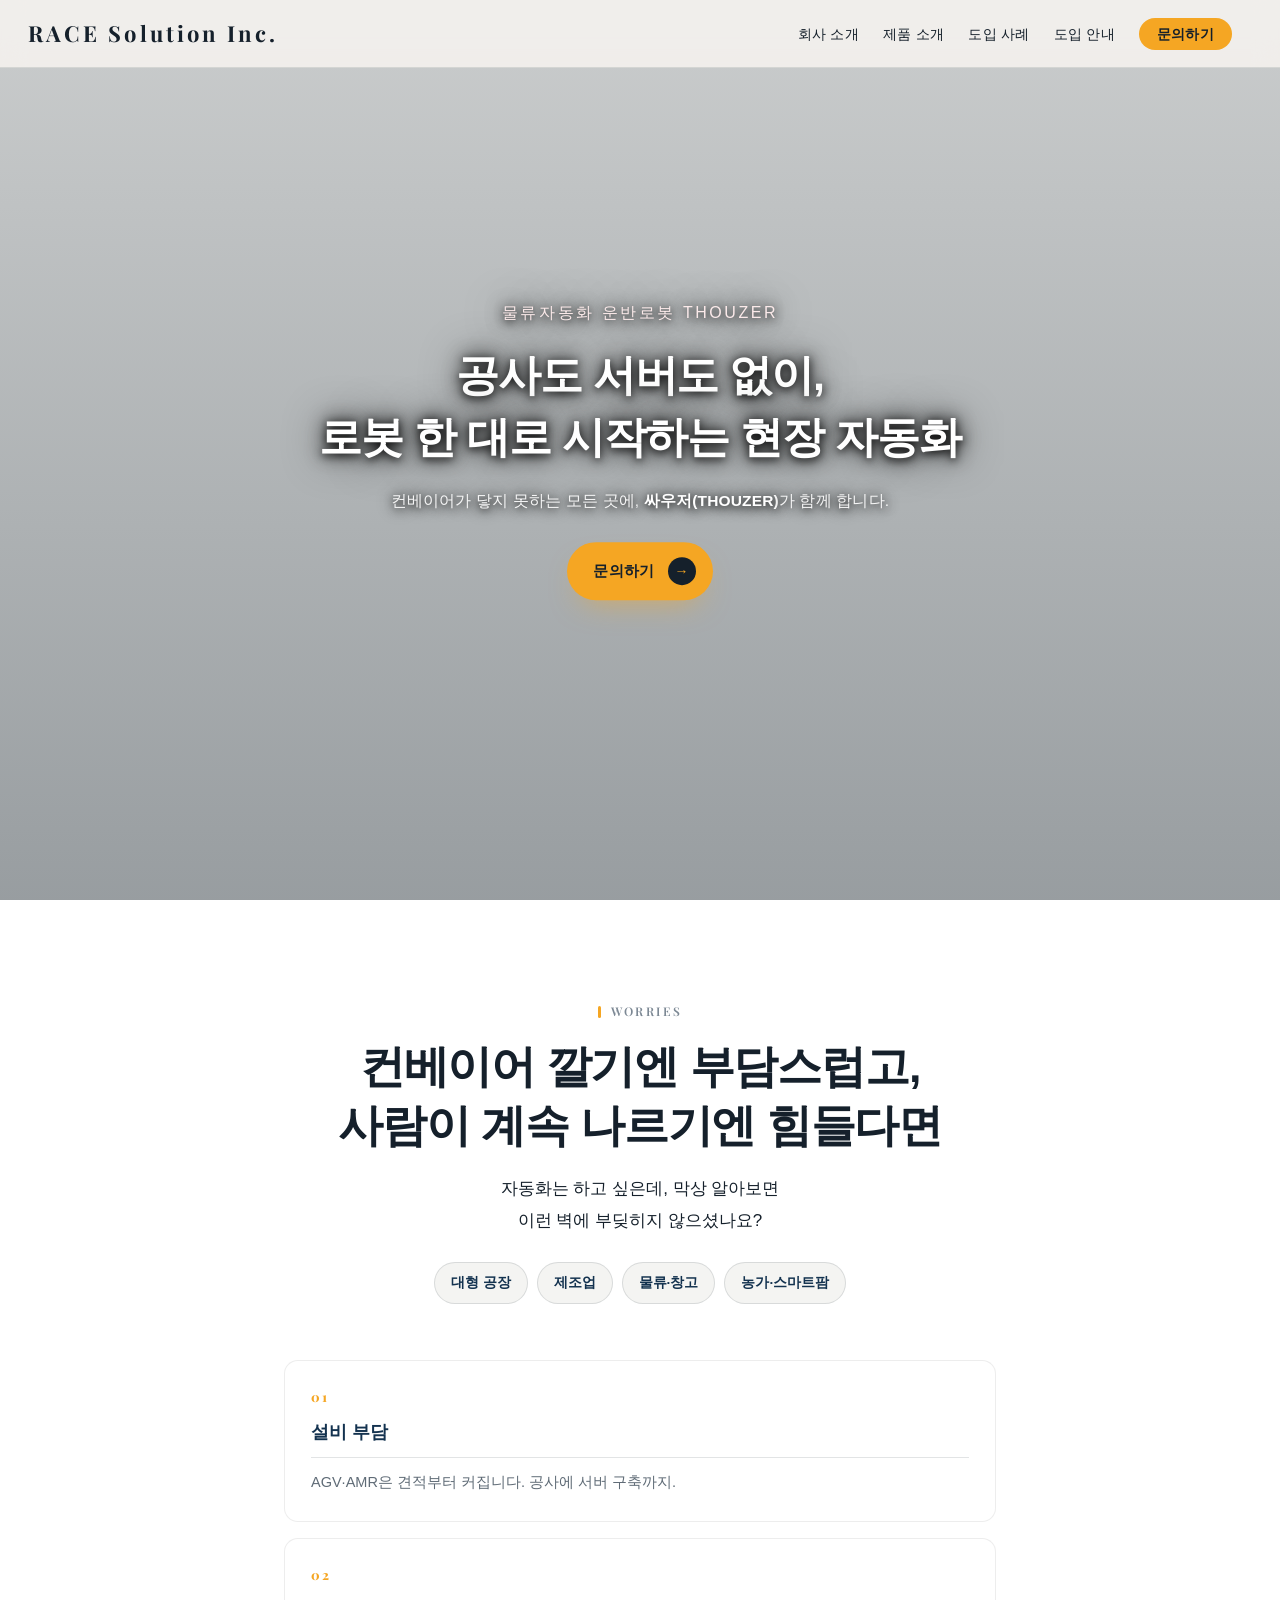
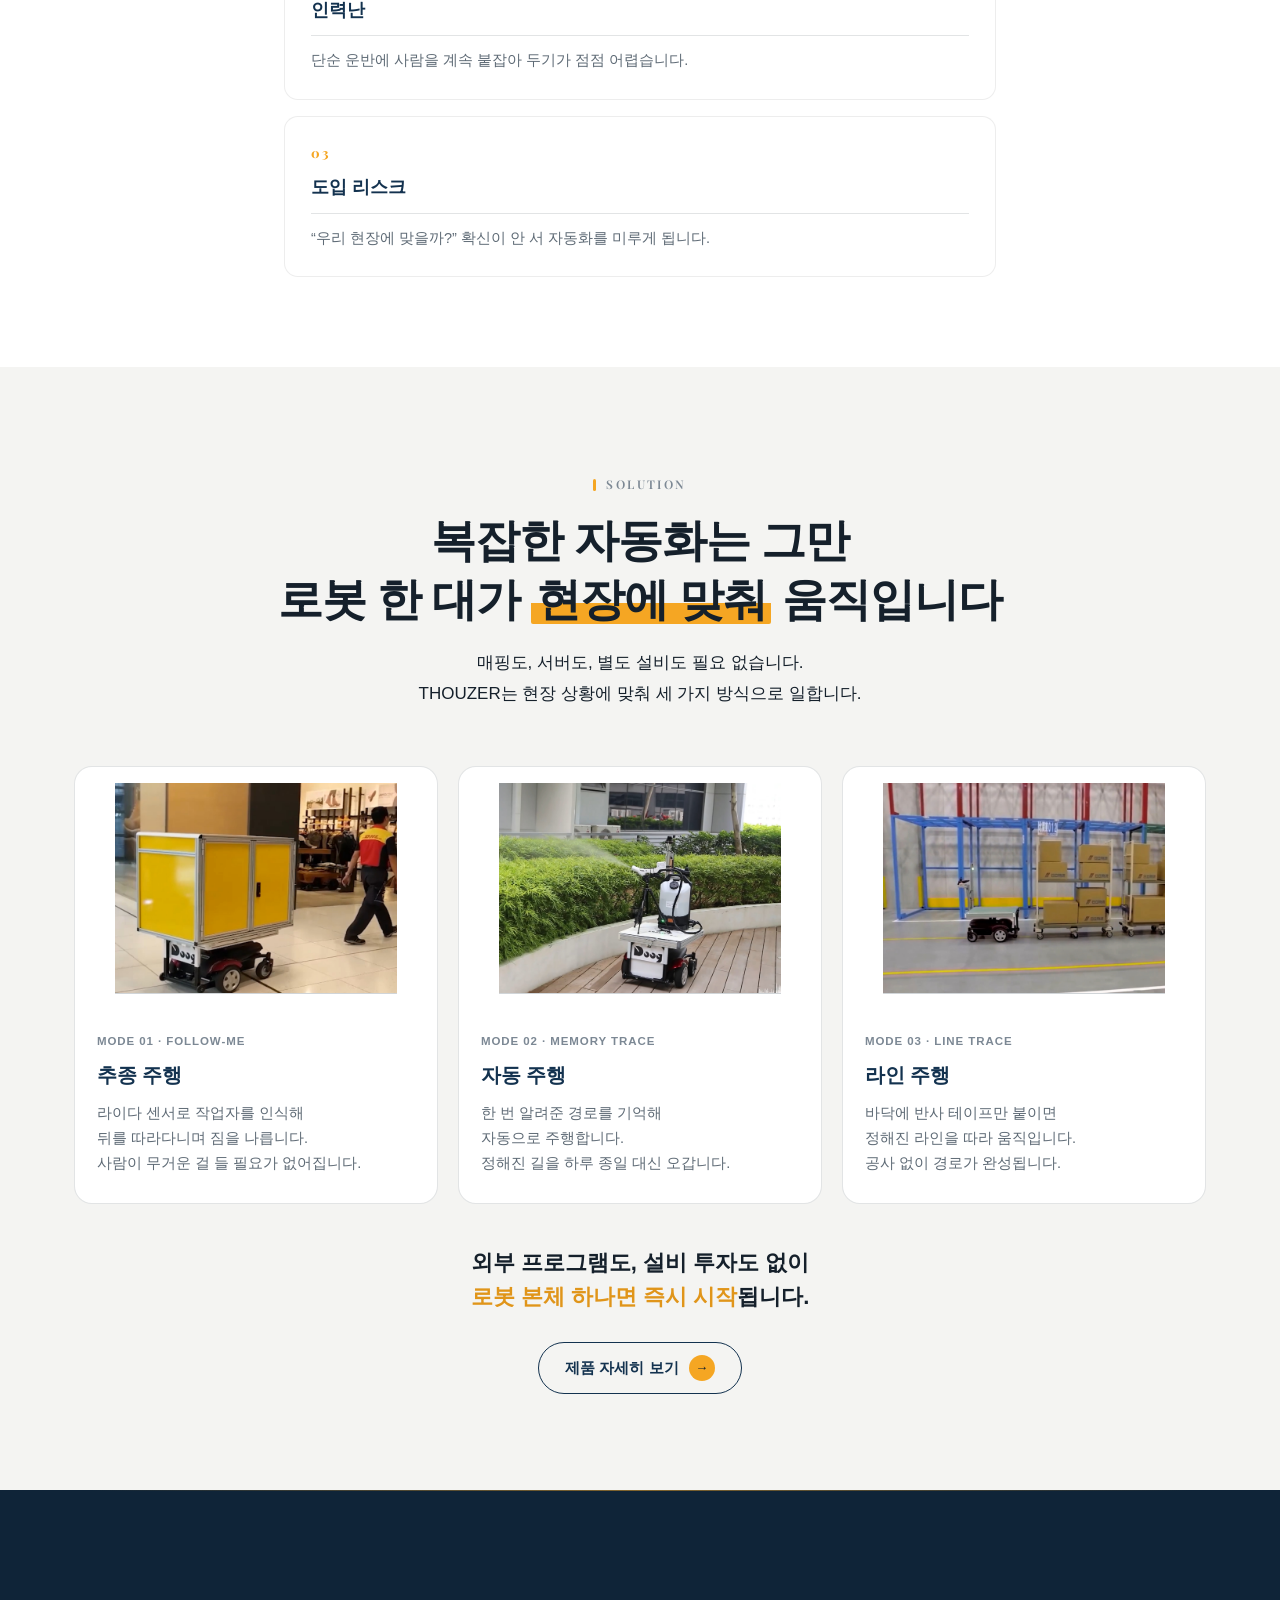
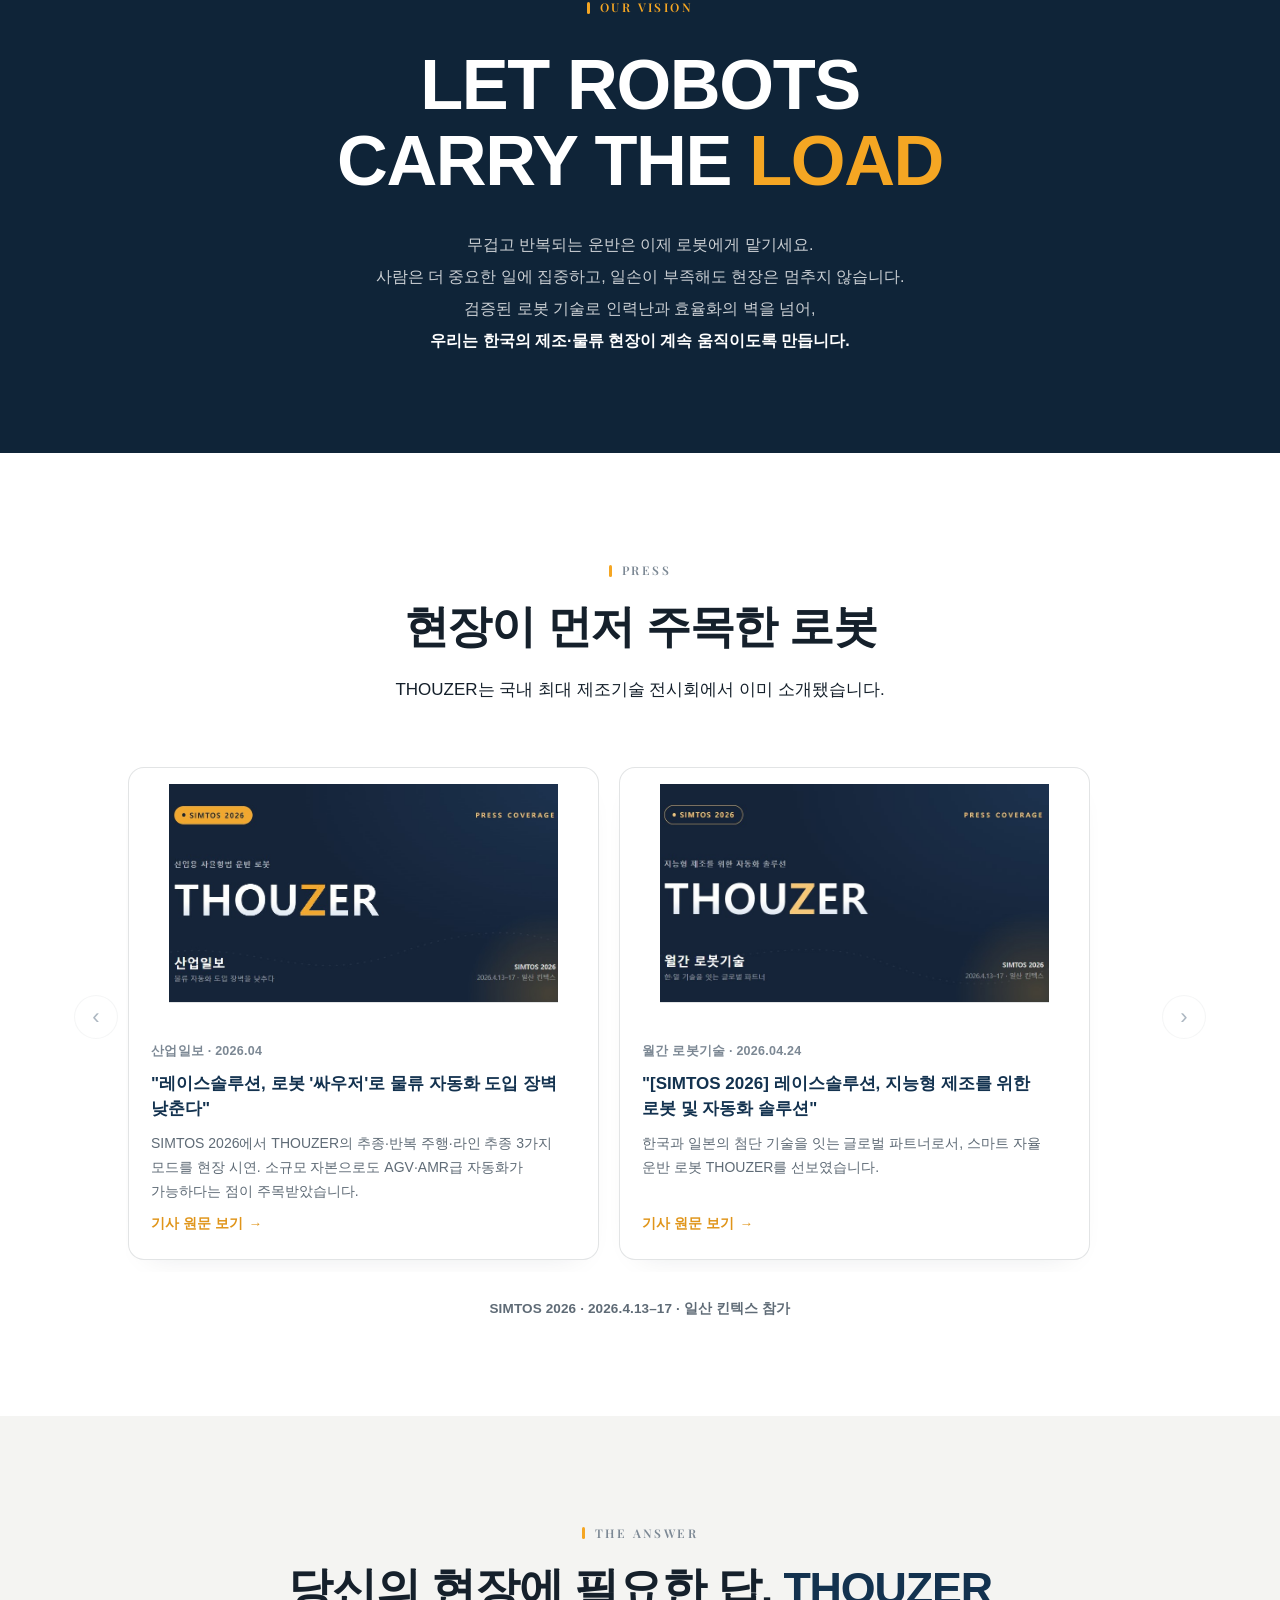
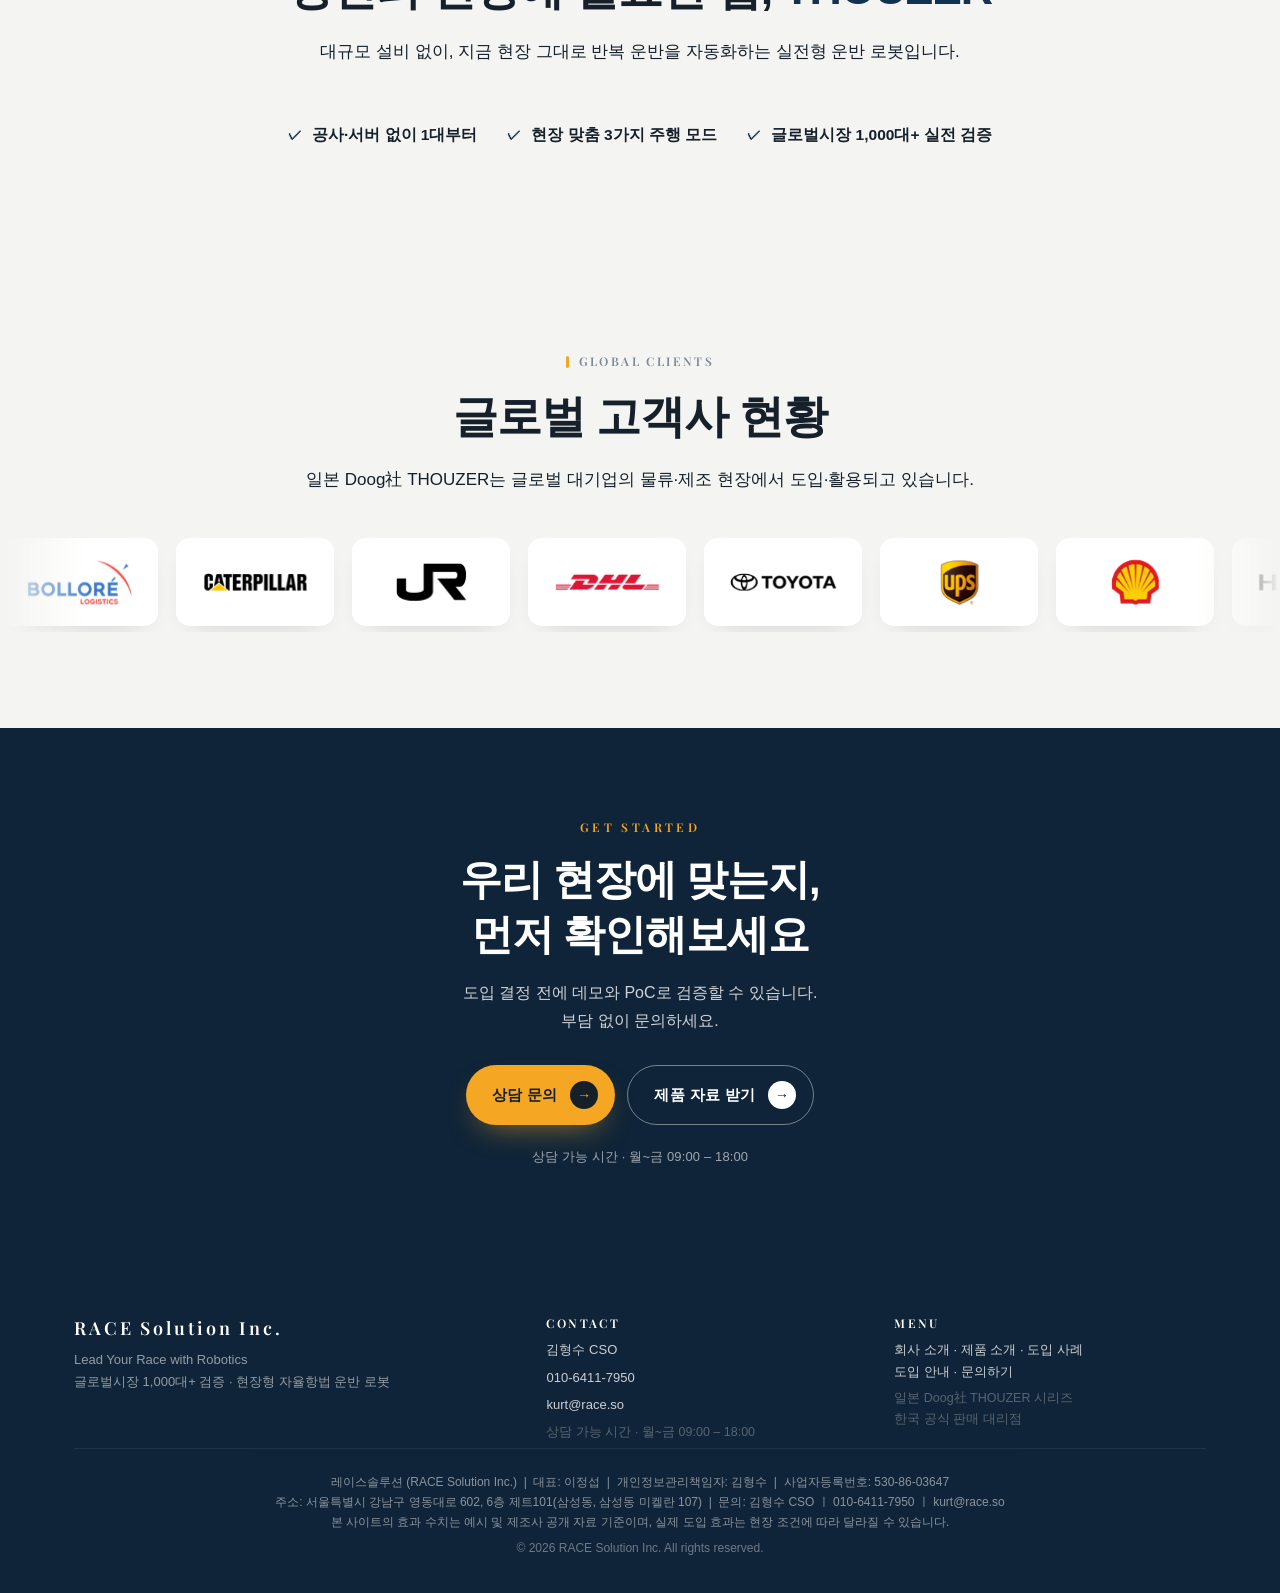
==== commit 98a31ec7: "푸터 메뉴 순서 정리 + 도입사례 히어로/구성 개편 + 도입안내 프로세스 축소 - 푸터 MENU 순서: 회사 소개·제품 소개·도입 사례·도입 안내·문의하기 (전 페이지) - cas" ====
--- a/index.html
+++ b/index.html
@@ -297,7 +297,7 @@
         </div>
         <div>
           <p class="v3-footer-heading">Menu</p>
-          <p><a href="product.html">제품 소개</a> · <a href="cases.html">도입 사례</a><br><a href="guide.html">도입 안내</a> · <a href="company.html">회사 소개</a> · <a href="contact.html">문의하기</a></p>
+          <p><a href="company.html">회사 소개</a> · <a href="product.html">제품 소개</a> · <a href="cases.html">도입 사례</a><br><a href="guide.html">도입 안내</a> · <a href="contact.html">문의하기</a></p>
           <p class="v3-footer-partner">일본 Doog社 THOUZER 시리즈<br>한국 공식 판매 대리점</p>
         </div>
       </div>
--- a/css/custom.css
+++ b/css/custom.css
@@ -516,17 +516,17 @@
 .solve-quote em,.compare-key em,.price-key em{ color:var(--navy) !important; }
 .cost-emph strong{ color:var(--amber-press) !important; }
 
-/* eyebrow — 그레이 라벨 + 앰버 점 + 우측 헤어라인 */
+/* eyebrow — 좌측 앰버 액센트 바 + 대문자 라벨 (점·우측 헤어라인 제거) */
 .v3-eyebrow{ color:var(--label) !important; }
-.v3-section-head .v3-eyebrow{ position:relative; }
+.v3-section-head .v3-eyebrow{
+  display:inline-flex; align-items:center; gap:10px;
+  letter-spacing:.2em; position:relative;
+}
 .v3-section-head .v3-eyebrow::before{
-  content:"";display:inline-block;width:7px;height:7px;border-radius:50%;
-  background:var(--amber);vertical-align:middle;margin-right:11px;
-}
-.v3-section-head .v3-eyebrow::after{
-  content:"";display:inline-block;width:22px;height:1px;background:currentColor;
-  opacity:.5;vertical-align:middle;margin-left:12px;
-}
+  content:""; flex:0 0 auto; width:3px; height:12px;
+  border-radius:2px; background:var(--amber);
+}
+.v3-section-head .v3-eyebrow::after{ content:none; }
 .v3-section-head{ margin-bottom:clamp(36px,5vw,56px); }
 .v7-hero-lead{ letter-spacing:.16em; }
 
@@ -602,6 +602,7 @@
 
 /* ⑦ 실적(PROVEN) → 다크 네이비 + 큰 숫자 임팩트 */
 .v5-exp-eyebrow{ color:#c3d3e2 !important; text-shadow:0 1px 6px rgba(8,20,34,.7); }
+.v5-exp-pre{ margin:16px 0 -2px; font-size:14px; font-weight:600; letter-spacing:.16em; color:rgba(255,255,255,.85); text-shadow:0 1px 8px rgba(8,20,34,.85); }
 .v5-exp-num{ color:#fff !important; text-shadow:0 2px 18px rgba(8,20,34,.8),0 1px 3px rgba(8,20,34,.7); }
 .v5-exp-num span{ color:var(--amber) !important; text-shadow:0 2px 14px rgba(8,20,34,.7); }
 .v5-exp-lead{ color:#fff !important; text-shadow:0 1px 8px rgba(8,20,34,.85); }
@@ -690,7 +691,7 @@
 .cred-ic{ display:inline-flex;align-items:center;justify-content:center;width:40px;height:40px;border-radius:11px;background:var(--amber);color:var(--ink);font-size:18px;font-weight:800; }
 .cred-badge p{ margin:0;font-size:14px;font-weight:700;line-height:1.55;color:#fff;word-break:keep-all; }
 @media (max-width:820px){ .cred-wall{ grid-template-columns:repeat(2,1fr); } }
-@media (max-width:460px){ .cred-wall{ grid-template-columns:repeat(2,1fr); } }
+@media (max-width:460px){ .cred-wall{ grid-template-columns:repeat(2,1fr);grid-auto-rows:1fr; } .cred-badge{ justify-content:center; } }
 
 /* 글로벌 고객사 로고 마퀴 */
 .global-clients .v3-section-head{ margin-bottom:8px; }
@@ -934,9 +935,12 @@
    모바일 전용 조정 · PC(>768px) 영향 없음
    ============================================================ */
 .br-mo{display:none;}                       /* 모바일 전용 줄바꿈 (PC는 숨김) */
+.mo-sep{display:none;}                       /* 모바일 전용 문단 구분선 (PC는 숨김) */
 .v3-sticky-cta{display:none !important;}     /* 하단 고정 CTA 버튼 제거 */
 @media (max-width:768px){
   .br-mo{display:inline;}
+  .br-pc{display:none;}                      /* PC 전용 줄바꿈 (모바일은 숨김) */
+  .mo-sep{display:block;width:36px;height:2px;margin:16px auto;border-radius:2px;background:var(--amber);opacity:.55;}
   /* 히어로 메인/서브 문구 축소 (되도록 2줄) */
   .v7-hero-headline{font-size:22px;line-height:1.42;}
   .v7-hero-subline{font-size:13px;line-height:1.55;}
@@ -973,6 +977,9 @@
 /* LINE-UP 모델 탭 — 기본 숨김(PC), 모바일에서만 노출 */
 .lineup-tabs{ display:none; }
 @media (max-width:768px){
+  /* TYPE COMPARISON 리드 — 모바일에서 마지막 문장을 문단 분리(간격) · .br-pc는 공용 헬퍼 사용 */
+  #typecompare .v3-lede .lede-p2{ display:block; margin-top:13px; }
+
   /* 1) 문제 칩 3개 한 줄 배치 (설비 부담·인력난·도입 리스크) */
   .prob-chips{ flex-wrap:nowrap; gap:7px; }
   .prob-chip{ font-size:12.5px; padding:8px 13px; white-space:nowrap; }
@@ -1026,4 +1033,54 @@
   #proven .statband-num{ font-size:19px; letter-spacing:-.02em; }
   #proven .statband-label{ margin-top:7px; font-size:11px; line-height:1.3; letter-spacing:0; word-break:keep-all; }
   #proven .statband-desc{ margin-top:5px; font-size:9.5px; line-height:1.4; }
+  /* 주행 모드 3종 — 모바일에선 3줄, PC 구분점(·) 숨김 */
+  #proven .stat-sep{ display:none; }
+  /* (제조사 공개 자료 기준) — 한 줄에 들어오게 축소 */
+  #proven .stat-note{ font-size:8px; white-space:nowrap; letter-spacing:-.02em; }
+}
+/* GLOBAL CLIENTS 배경 흰색 — 위 THE ANSWER(그레이)와 구분 (PC·모바일 공통) */
+.global-clients{ background:var(--v3-bg); }   /* 히어로(다크)→global(그레이)→cases(흰) 대비 */
+
+/* ============================================================
+   도입 안내(guide.html) 모바일 전용 조정 · PC(>768px) 영향 없음
+   ============================================================ */
+@media (max-width:768px){
+  /* COMPARISON 비교표 — 가로 스크롤 없이 한 화면에 다 보이게 */
+  #compare .compare-wrap{ overflow-x:hidden; box-shadow:0 10px 30px -18px rgba(14,27,38,.28); }
+  #compare .compare-table{ min-width:0; }
+  #compare .compare-table th,
+  #compare .compare-table td{ padding:9px 4px; font-size:10.5px; white-space:normal; word-break:keep-all; line-height:1.32; }
+  #compare .compare-table thead th{ font-size:10.5px; }
+  #compare .compare-table .compare-crit{ font-size:10.5px; }
+  /* THOUZER 열만 살짝 넓혀 경쟁 3열은 축소 — 긴 라벨 수용 */
+  #compare .compare-table th:nth-child(2),#compare .compare-table td:nth-child(2),
+  #compare .compare-table th:nth-child(3),#compare .compare-table td:nth-child(3),
+  #compare .compare-table th:nth-child(4),#compare .compare-table td:nth-child(4){ width:19%; }
+  #compare .compare-table th:last-child,#compare .compare-table td.is-main{ width:23%; }
+  /* 괄호 보조 문구 — 글자 축소 후 한 줄 고정 */
+  #compare .compare-table .cmp-sub{ display:inline-block;font-size:8.5px;white-space:nowrap;line-height:1.2;margin-top:1px; }
+
+  /* COST SAVING — 좌측 카피 가운데 정렬 (헤드라인·문단) */
+  #cost .cost-copy .cost-h{ text-align:center; }
+  #cost .cost-copy p{ text-align:center; }
+  #cost .cost-copy .cost-arrow{ padding-left:0; text-indent:0; }
+  /* 계산기 카드 전체 텍스트 가운데 정렬 (타이틀·안내·라벨·수식) */
+  #cost .calc{ text-align:center; }
+  #cost .calc-field input{ text-align:right; }         /* 입력 기본값 숫자 오른쪽 정렬 */
+  /* 계산기 강조행 — THOUZER는 크기 유지, 나머지 축소 + 줄바꿈 */
+  #cost .calc-out-row.hot > span{ text-align:left; }    /* 강조행 라벨 왼쪽 정렬 */
+  #cost .calc-out-row.hot .cs-rest{ font-size:11px; }
+  #cost .calc-out-row.hot em{ font-size:10.5px; }
+  /* 예상 회수기간 — 라벨 한 줄 고정, 값(안내문) 두 줄로 */
+  #cost .calc-out-row.consult > span{ white-space:nowrap; }
+  #cost .calc-out-row.consult .calc-consult{ display:inline-block; text-align:right; line-height:1.35; }
+
+  /* HOW IT WORKS — 도입 프로세스를 세로 스텝퍼로 깔끔하게 정리 */
+  .process-sec .flow{ flex-direction:column; align-items:stretch; gap:10px; margin:28px auto 0; max-width:320px; }
+  .process-sec .flow-step{ position:relative; width:100%; justify-content:flex-start; gap:12px; padding:13px 18px; border-radius:13px; font-size:14.5px; background:#fff; box-shadow:0 6px 16px -10px rgba(14,27,38,.28); }
+  .process-sec .flow-step .n{ width:25px; height:25px; font-size:12.5px; flex-shrink:0; }
+  .process-sec .flow-arrow,
+  .process-sec .flow-break{ display:none; }
+  .process-sec .flow-step::before{ content:""; position:absolute; left:30px; top:-10px; width:2px; height:10px; background:var(--v3-line); }
+  .process-sec .flow-step:first-child::before{ display:none; }
 }
